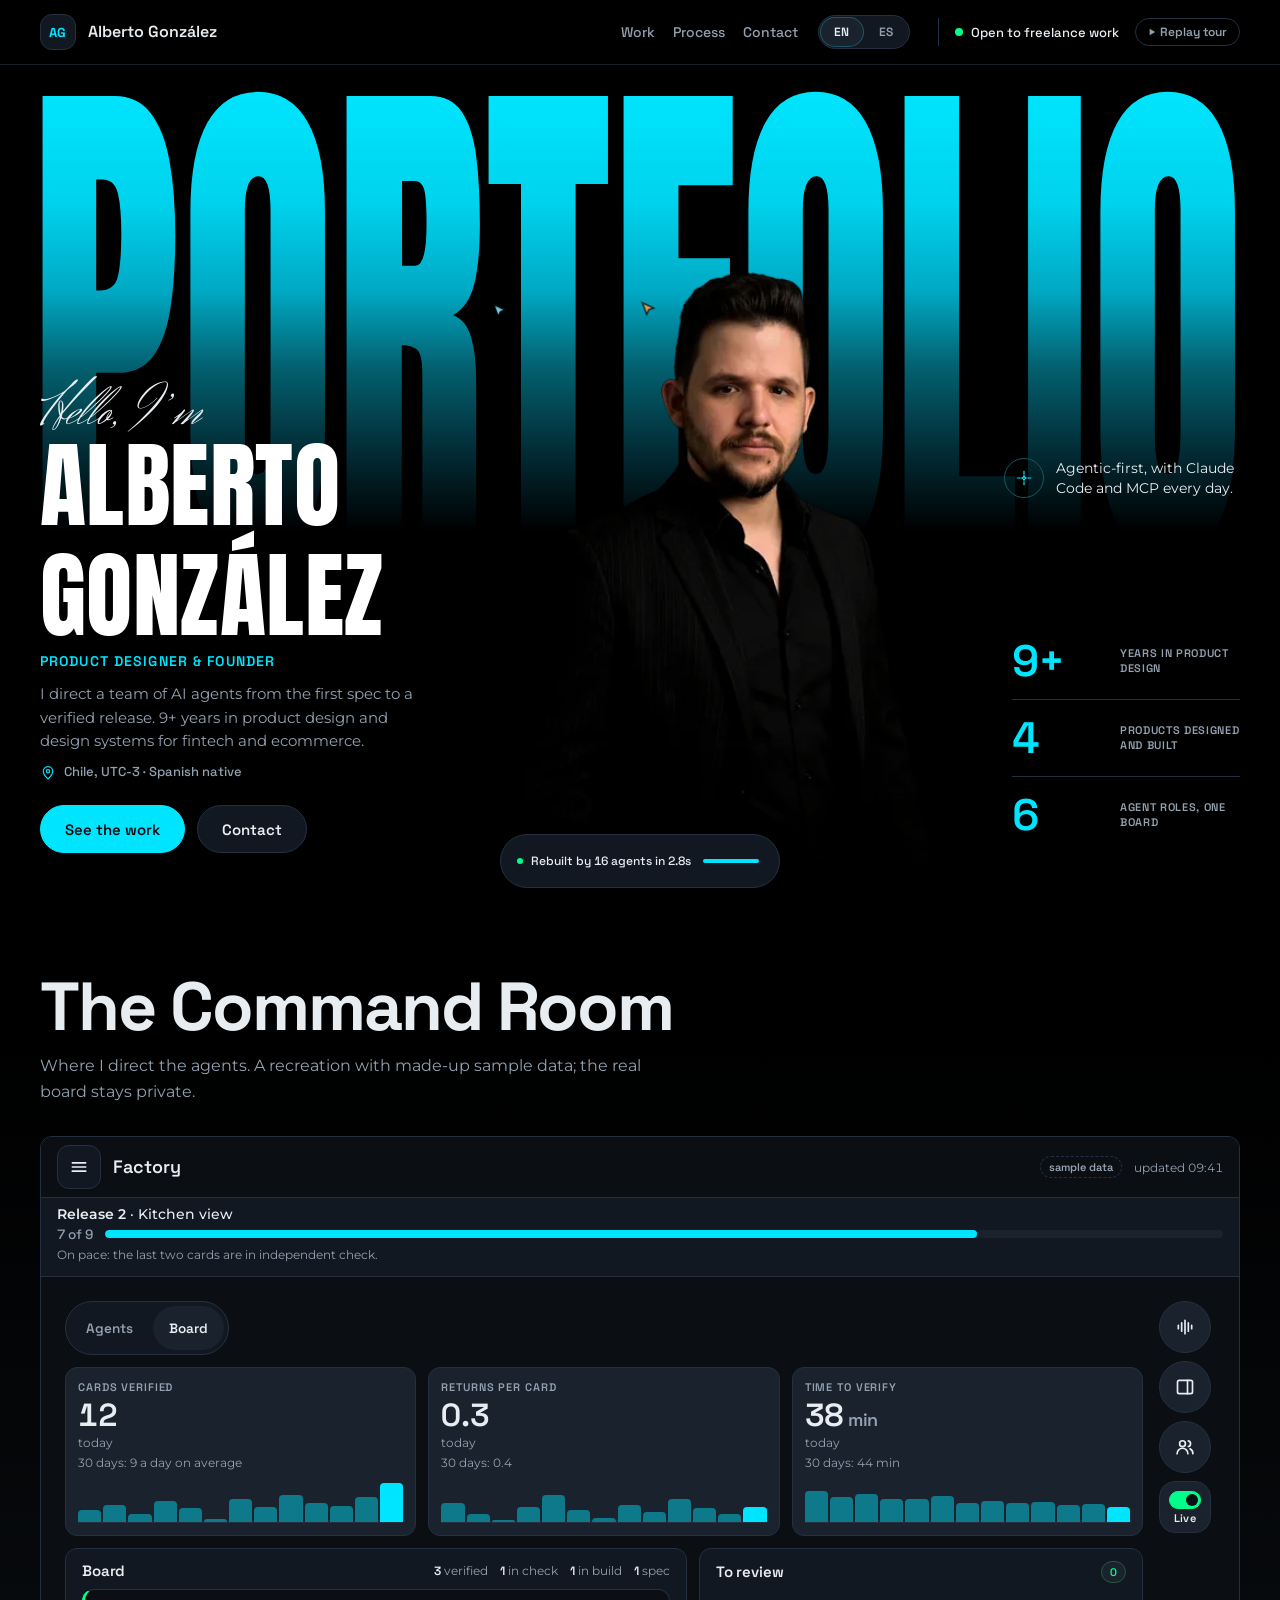
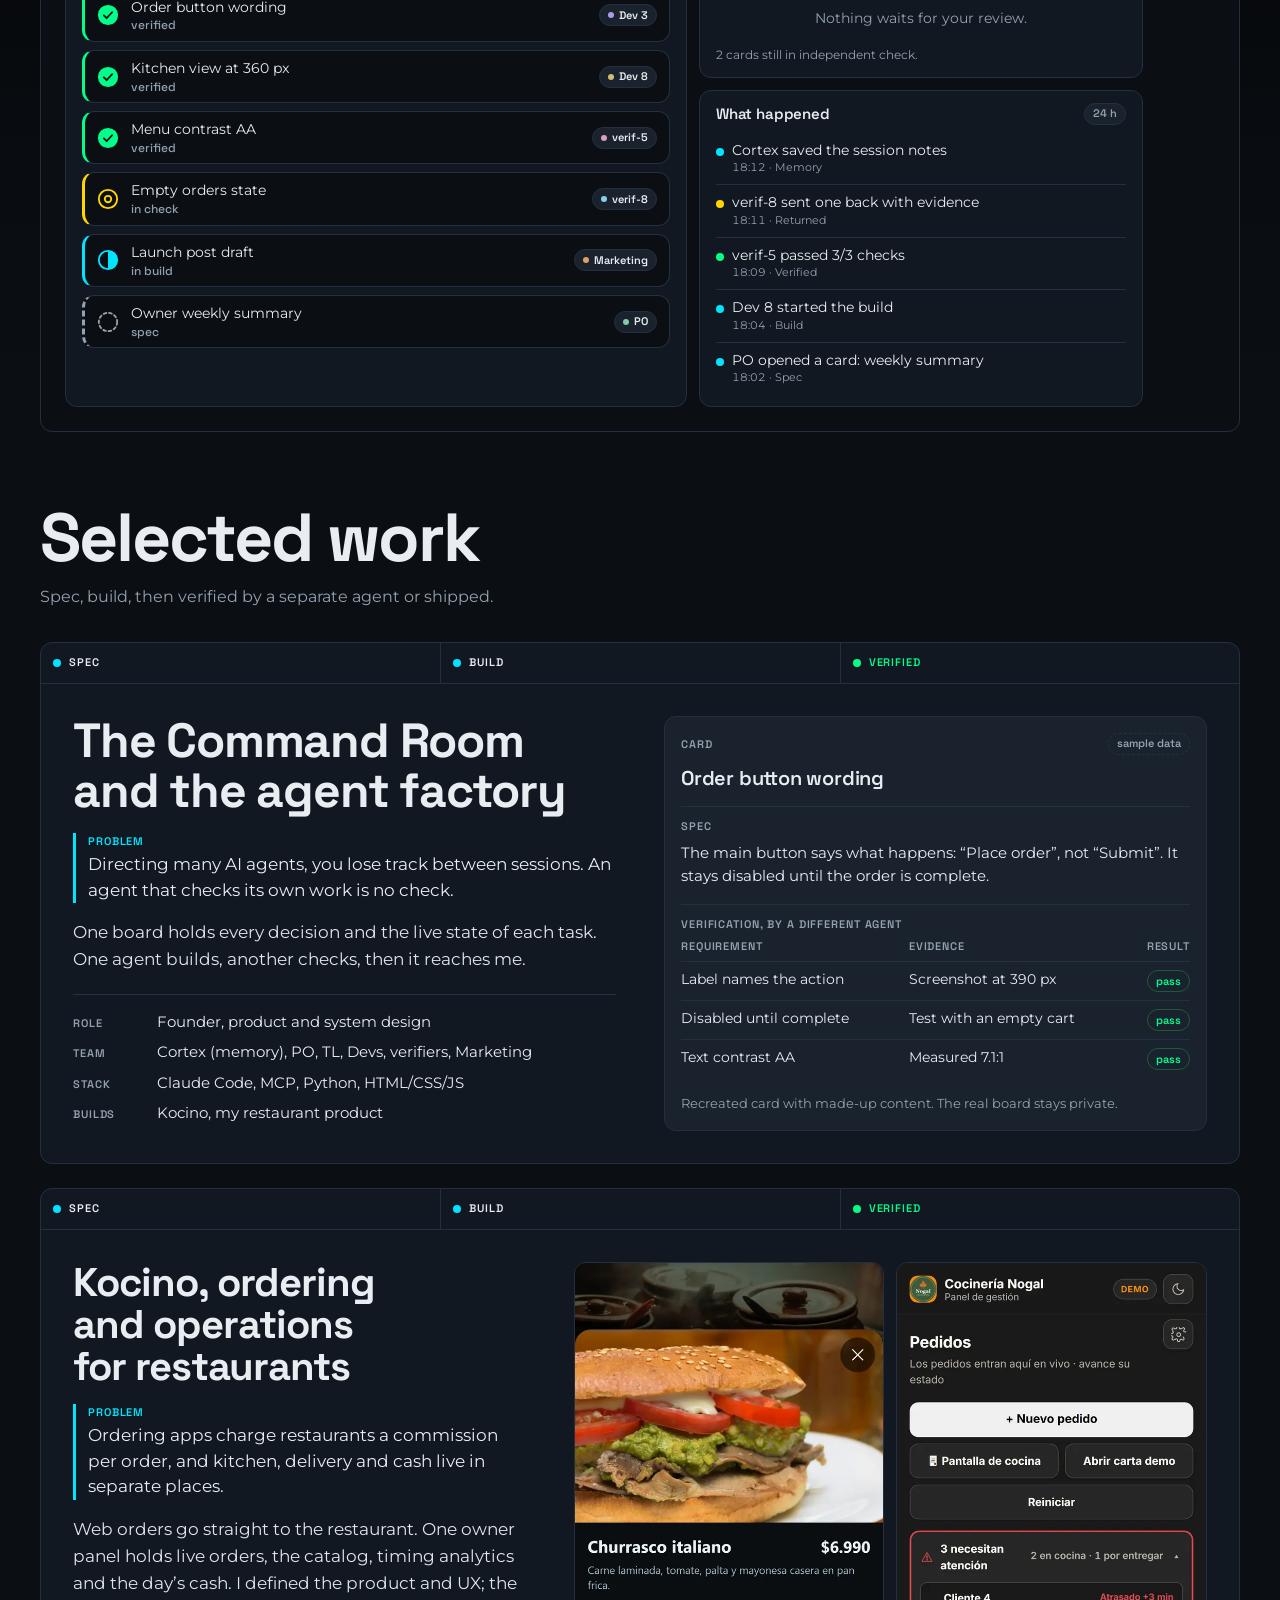
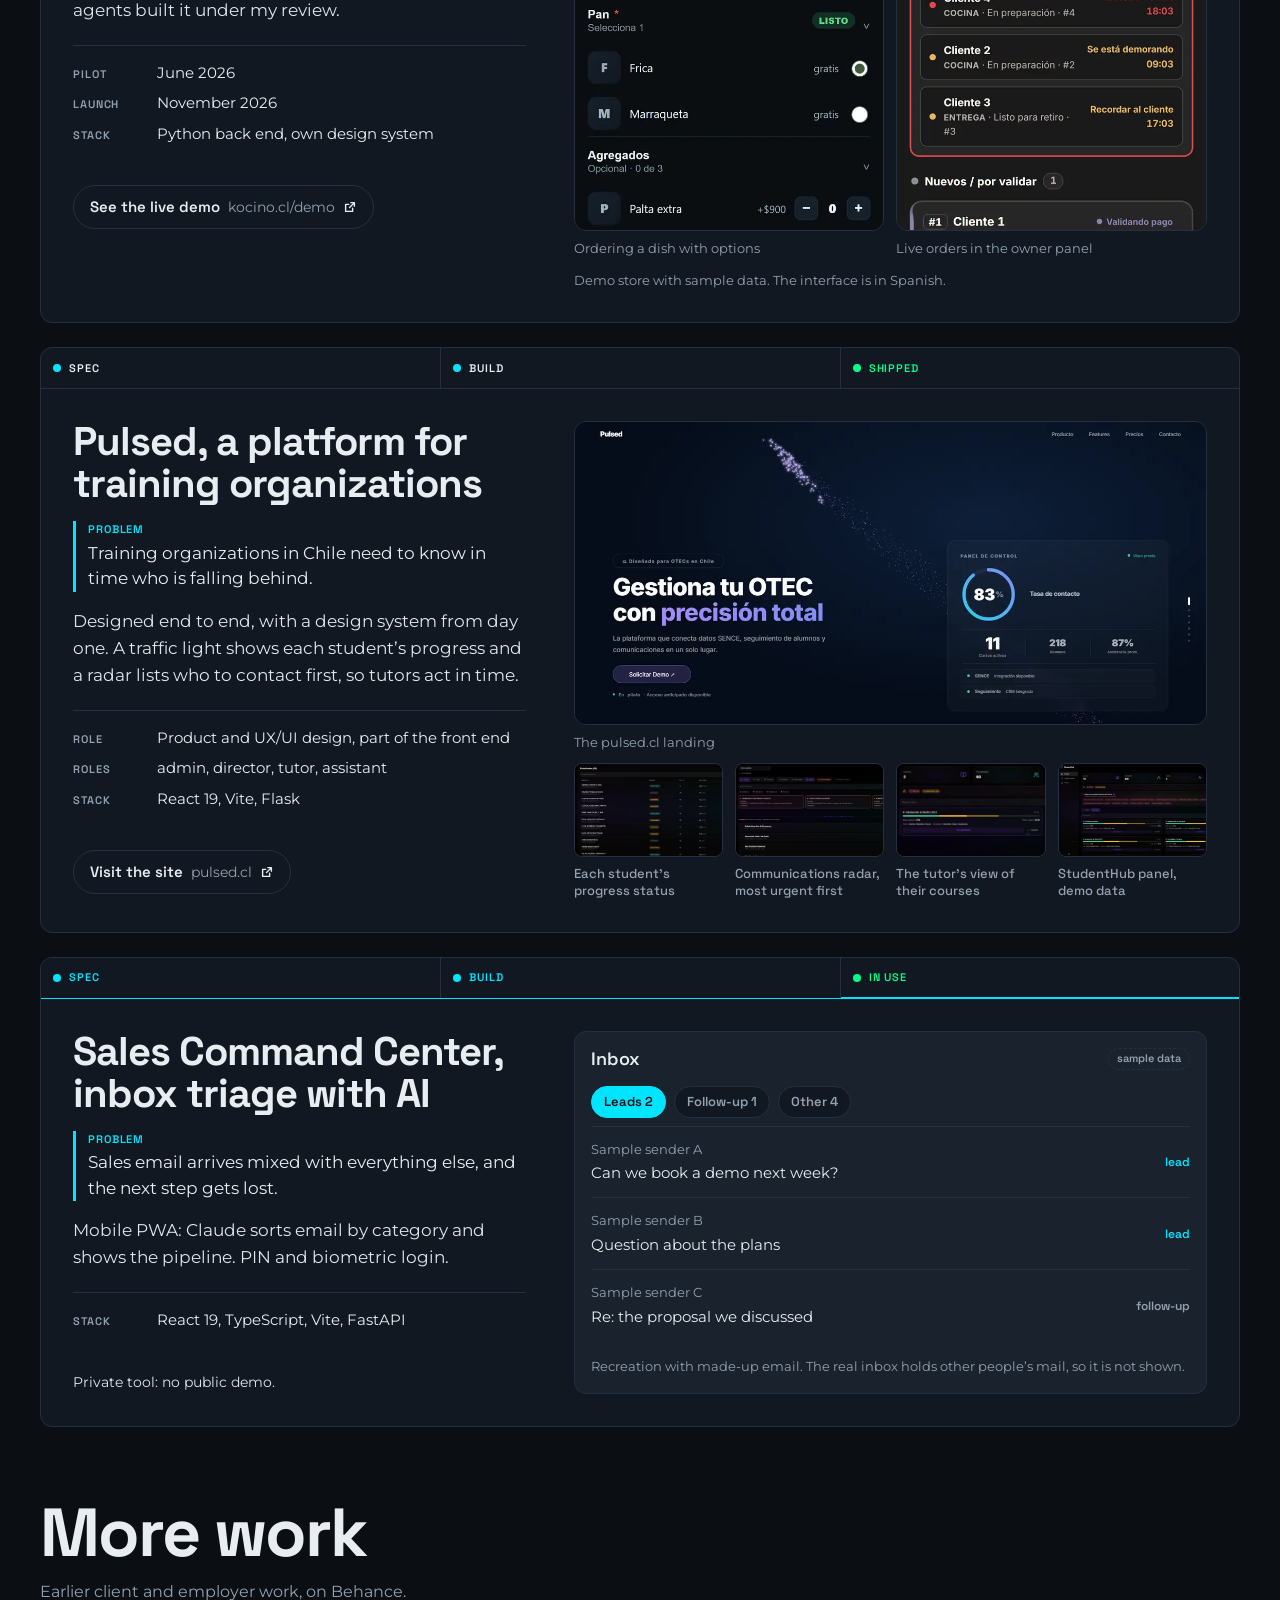
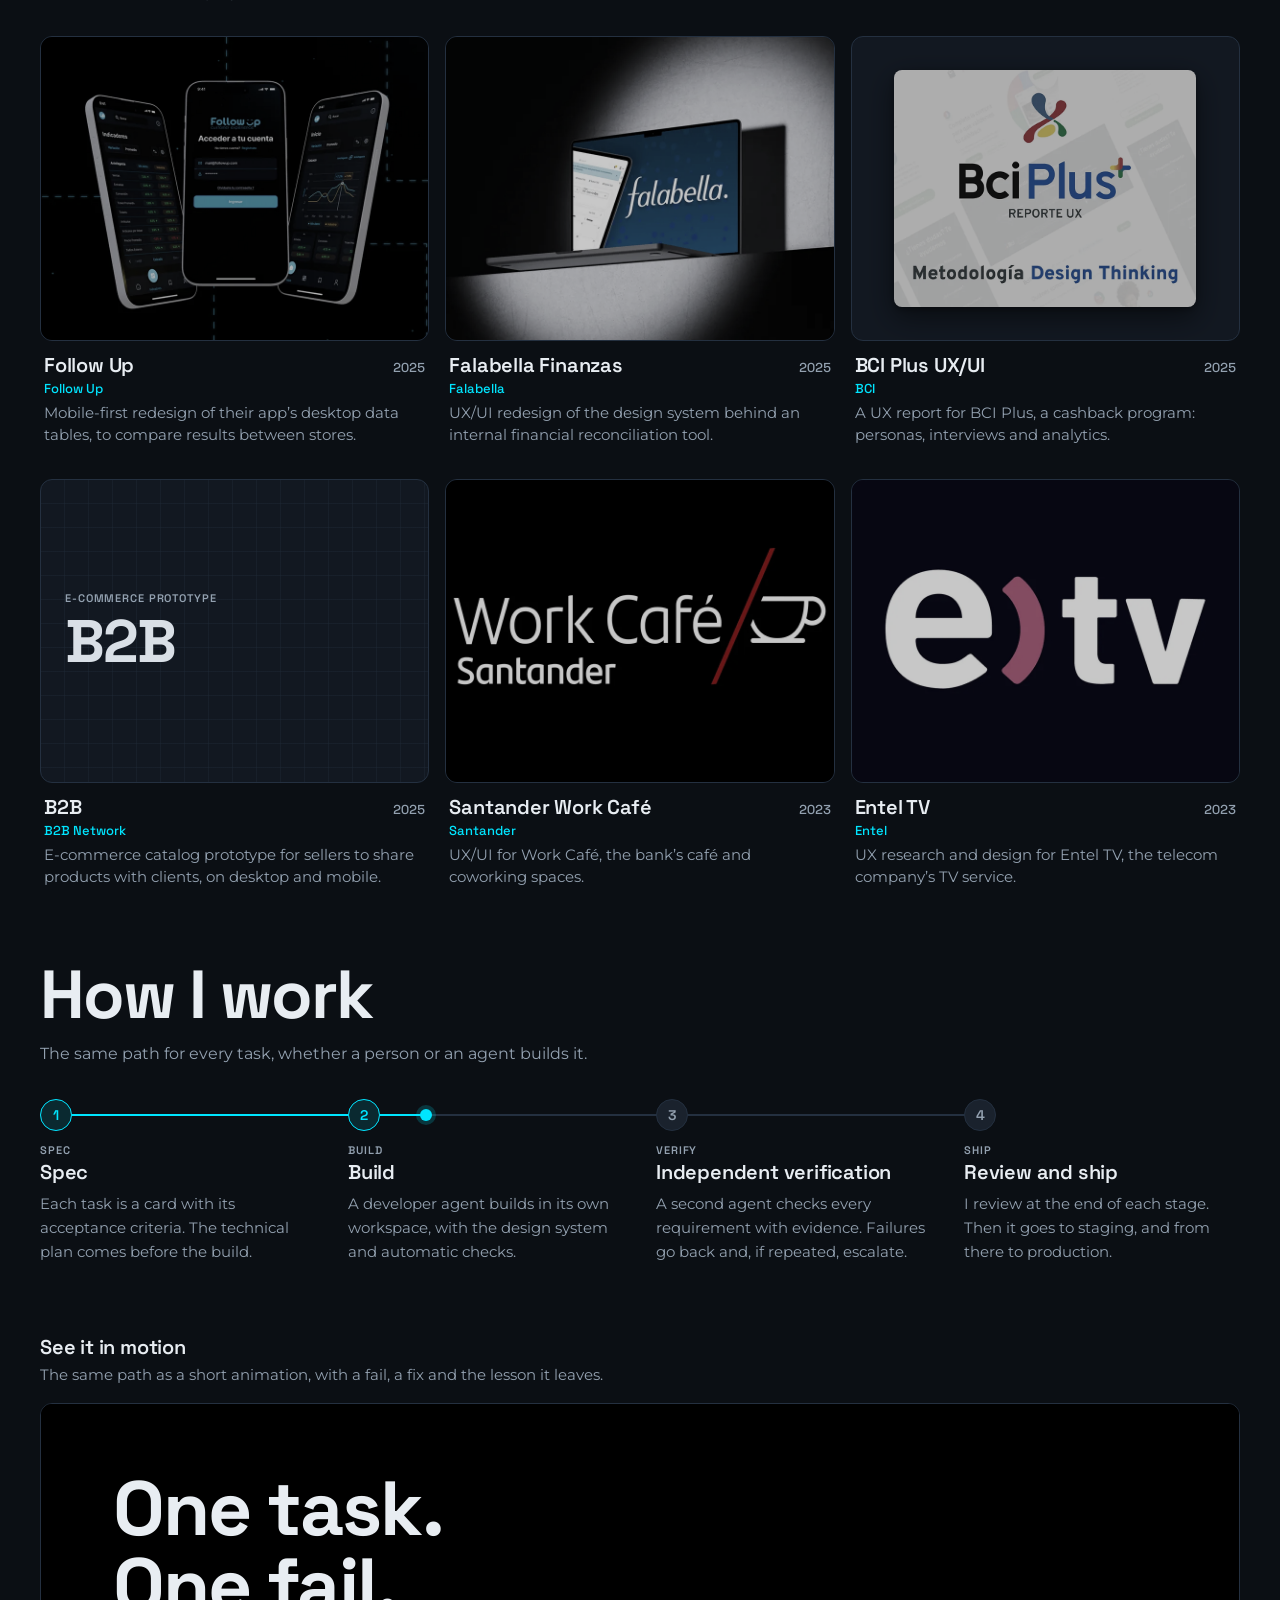
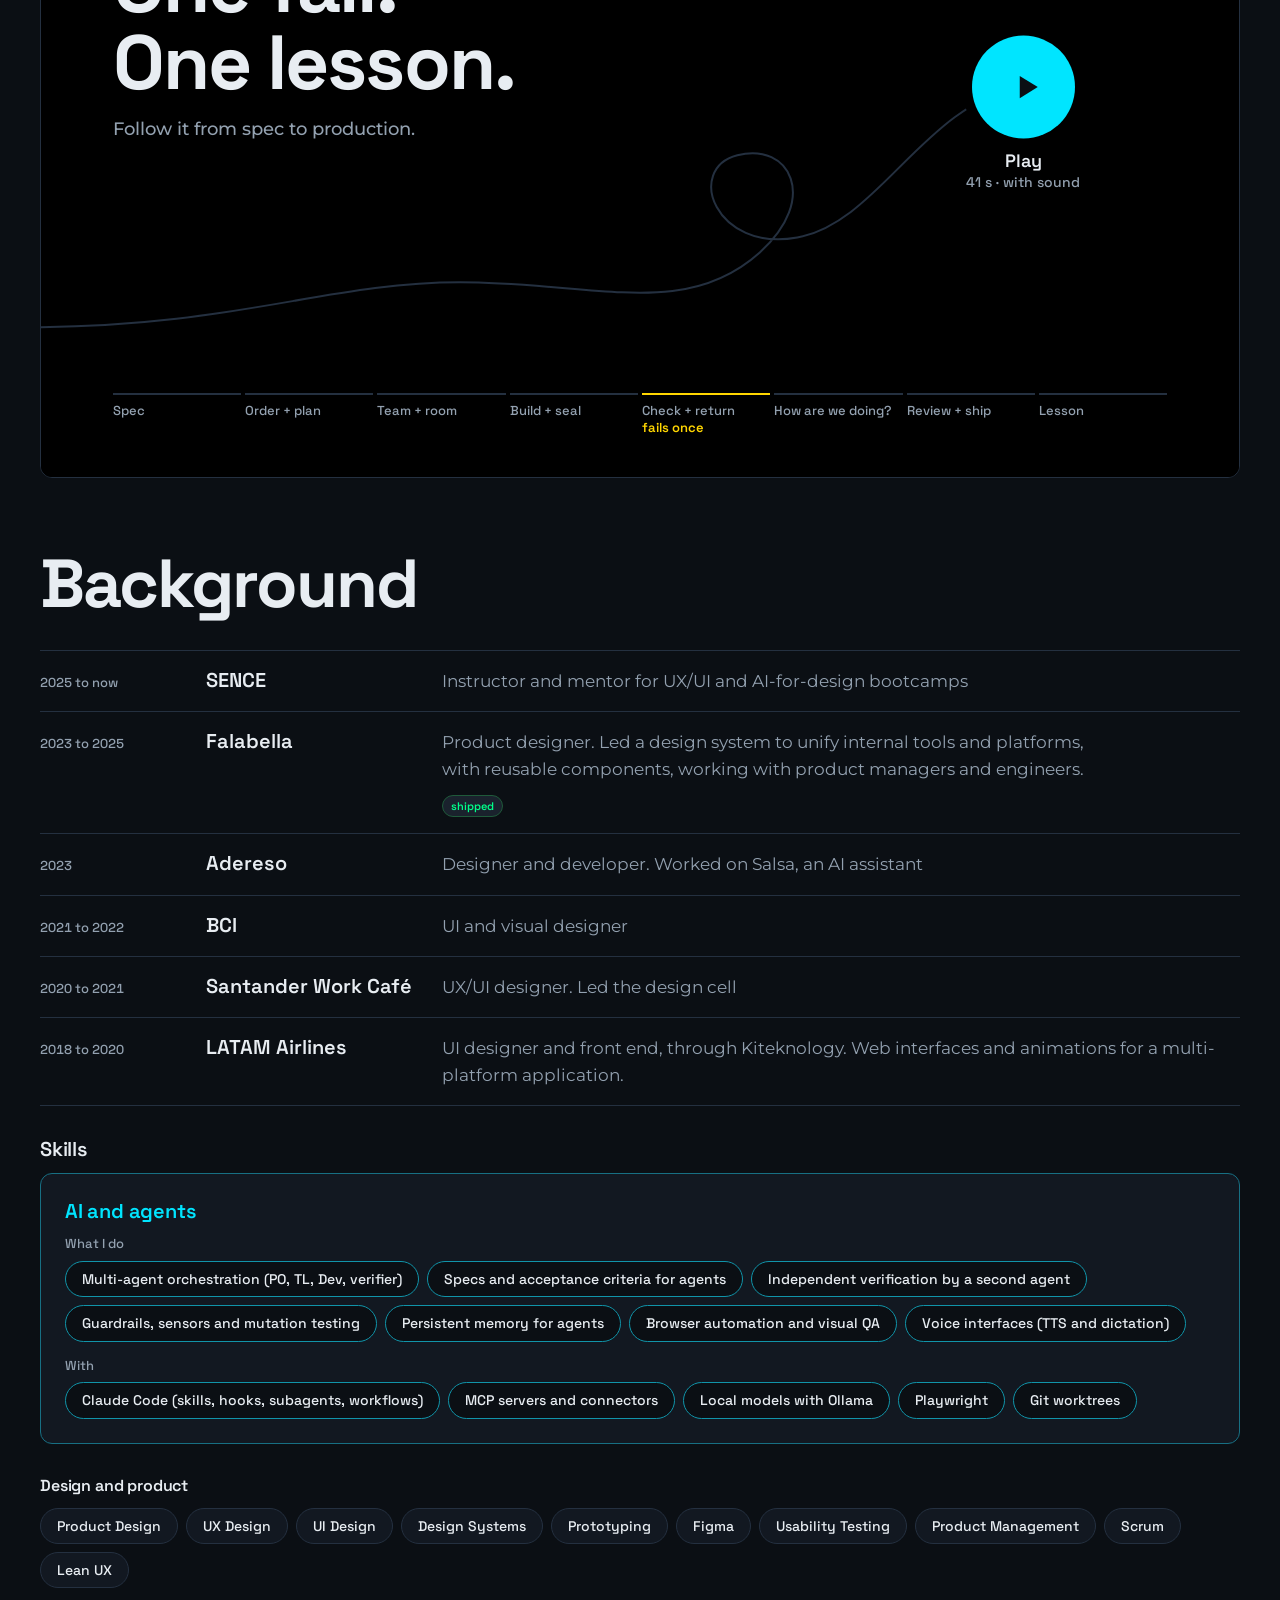
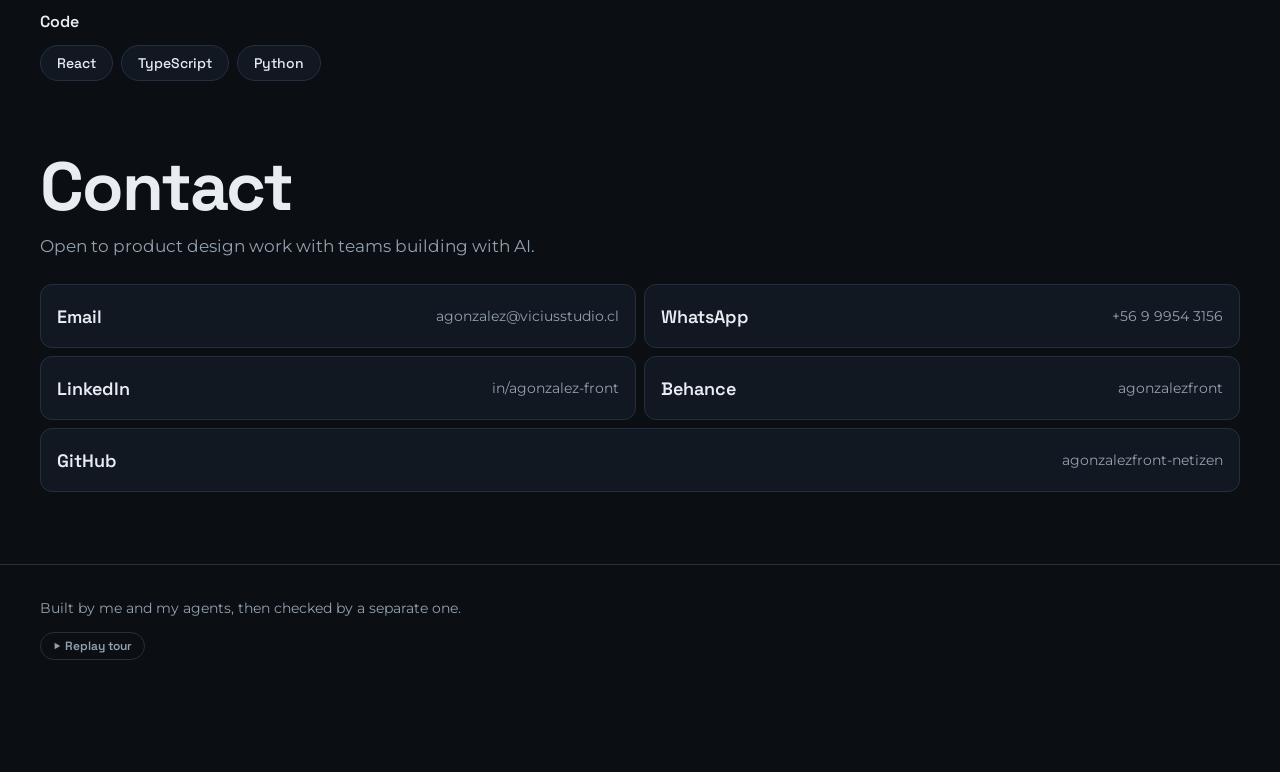
==== index.html @ 20238fa8 "Portada: coma tras agentes de IA" ====
<!doctype html>
<html lang="en">
<head>
<meta charset="utf-8">
<meta name="viewport" content="width=device-width, initial-scale=1, viewport-fit=cover">
<title>Alberto González, product designer</title>
<meta name="description" content="Product designer and founder. I direct a team of AI agents from the first spec to a verified release.">
<meta name="theme-color" content="#000000">
<link rel="icon" href="img/favicon.svg" type="image/svg+xml">
<link rel="icon" href="img/favicon-32.png" type="image/png" sizes="32x32">
<link rel="apple-touch-icon" href="img/apple-touch-icon.png">
<!-- Para compartir (en inglés, el idioma por defecto; i18n.js los traduce en pantalla por su texto, los robots leen el HTML) -->
<meta property="og:type" content="website">
<meta property="og:url" content="https://agonzalez.viciusstudio.cl/">
<meta property="og:title" content="Alberto González, product designer">
<meta property="og:description" content="Product designer and founder. I direct a team of AI agents from the first spec to a verified release.">
<meta property="og:image" content="https://agonzalez.viciusstudio.cl/img/og.png">
<meta property="og:image:width" content="1200">
<meta property="og:image:height" content="630">
<meta property="og:image:alt" content="Portrait of Alberto González">
<meta property="og:locale" content="en_US">
<meta property="og:locale:alternate" content="es_LA">
<meta name="twitter:card" content="summary_large_image">
<!-- Idiomas: el mismo HTML sirve los dos (i18n.js); /es/ es la dirección corta en español y lleva a ?lang=es -->
<link rel="alternate" hreflang="en" href="https://agonzalez.viciusstudio.cl/">
<link rel="alternate" hreflang="es" href="https://agonzalez.viciusstudio.cl/?lang=es">
<link rel="alternate" hreflang="x-default" href="https://agonzalez.viciusstudio.cl/">
<!-- Idioma (EN / ES): decide antes de pintar; el diccionario va en el mismo archivo (sin fetch: sirve por file://) -->
<script src="i18n.js?v=7b099a76"></script>
<script>
/* Decide antes de pintar si corre el enjambre: solo con JS y sin reduced-motion; corre en cada carga.
   Sin ancla, la etapa de inicio (pantalla negra) empieza ya desde el primer cuadro.
   Red de seguridad: si el script principal no llega (no marca sw-js), el contenido aparece igual a los 9 s.
   La etapa ya no entra sola: espera a que el visitante elija Tour o bajar por su cuenta (ver INICIO en swarm.js). */
(function(){var d=document.documentElement;d.classList.add('js');
/* Cargar o recargar sin ancla reinicia la experiencia: el navegador no restaura el scroll y la página empieza arriba.
   Con ancla, con atrás/adelante desde la caché (pageshow persisted, lo maneja swarm.js) o con reduced-motion, sigue como antes. */
try{if(location.hash.length<2){if('scrollRestoration' in history)history.scrollRestoration='manual';window.scrollTo(0,0);}}catch(e){}
try{var rm=window.matchMedia&&matchMedia('(prefers-reduced-motion: reduce)').matches;
if(!rm){d.classList.add('swarm');if(location.hash.length<2)d.classList.add('sw-stage');
setTimeout(function(){if(!d.classList.contains('sw-js'))d.classList.remove('swarm','sw-stage')},9000);}}catch(e){}
/* Suave solo al hacer clic en un enlace interno: la llegada por ancla en la carga salta directo */
var t=0;document.addEventListener('click',function(e){var a=e.target&&e.target.closest&&e.target.closest('a[href^="#"]');
if(!a)return;d.classList.add('smooth-nav');clearTimeout(t);t=setTimeout(function(){d.classList.remove('smooth-nav')},1500);});})();
</script>
<link rel="preconnect" href="https://fonts.googleapis.com">
<link rel="preconnect" href="https://fonts.gstatic.com" crossorigin>
<link rel="stylesheet" href="https://fonts.googleapis.com/css2?family=Anton&family=Montserrat:ital,wght@0,400;0,500;0,600;1,400&family=Herr+Von+Muellerhoff&family=Space+Grotesk:wght@500;600;700&display=swap">
<link rel="preload" as="image" href="img/alberto.webp" media="(min-width:768px)" fetchpriority="high">
<link rel="preload" as="image" href="img/alberto-700.webp" media="(max-width:767px)" fetchpriority="high">
<link rel="stylesheet" href="styles.css?v=aecae3cd">
<script src="motion.js?v=fdd49e81" defer></script>
<script src="swarm.js?v=dc86b203" defer></script>
</head>
<body>
<a class="skip-link" href="#main">Skip to content</a>
<button class="swarm-skip" type="button" aria-label="Skip the intro animation">Skip</button>

<header class="top" data-build data-by="PO">
  <div class="top__in">
    <a class="top__name" href="#top"><span class="top__mark" aria-hidden="true">AG</span>Alberto González</a>
    <nav class="top__nav" aria-label="Sections">
      <a href="#cases">Work</a>
      <a href="#how">Process</a>
      <a href="#contact">Contact</a>
    </nav>
    <span class="lang-sw" role="group" aria-label="Language" data-i18n-aria-label="lang.group">
      <button class="lang-sw__b" type="button" lang="en" data-lang-set="en" aria-label="English" aria-pressed="true" data-i18n-skip>EN</button>
      <button class="lang-sw__b" type="button" lang="es" data-lang-set="es" aria-label="Español" aria-pressed="false" data-i18n-skip>ES</button>
    </span>
    <p class="top__status"><span class="dot dot--ok" aria-hidden="true"></span>Open to freelance work<button class="tour-replay top__replay" type="button" data-tour-replay hidden><svg viewBox="0 0 10 10" aria-hidden="true"><path d="M2 1l7 4-7 4z"/></svg>Replay tour</button></p>
  </div>
</header>

<main id="main">
<!-- Hero: la palabra gigante va detrás del retrato (decorativa). data-order: orden en que la intro revela cada pieza;
     data-drawer: quién dibuja el marco cuando no es el TL. -->
<section class="hero" id="top" aria-labelledby="hero-title">
  <div class="hero__in">
    <div class="hero__stage">
      <p class="hero__word" aria-hidden="true" data-rise data-build data-by="Dev 3" data-order="1">PORTFOLIO</p>
      <figure class="hero__portrait" data-build data-by="Dev 8" data-verify="verif-5" data-order="2">
        <picture>
          <source media="(max-width:767px)" srcset="img/alberto-700.webp" width="431" height="700">
          <img src="img/alberto.webp" width="861" height="1400" alt="Portrait of Alberto González" fetchpriority="high">
        </picture>
      </figure>
    </div>

    <div class="hero__intro" data-build data-by="Dev 3" data-order="3">
      <p class="hero__hello">Hello, I’m</p>
      <h1 id="hero-title" class="hero__title"><span>Alberto</span> <span>González</span></h1>
      <p class="hero__role">Product designer &amp; founder</p>
      <p class="hero__sub">I direct a team of AI agents from the first spec to a verified release. 9+ years in product design and design systems for fintech and ecommerce.</p>
      <p class="hero__loc"><svg viewBox="0 0 24 24" aria-hidden="true"><path d="M12 21s-7-6.2-7-11.5a7 7 0 0 1 14 0C19 14.8 12 21 12 21z"/><circle cx="12" cy="9.5" r="2.5"/></svg>Chile, UTC-3 · Spanish native</p>
      <div class="hero__act">
        <a class="btn btn--primary" href="#cases">See the work</a>
        <a class="btn btn--ghost" href="#contact">Contact</a>
      </div>
    </div>

    <ul class="hero__stats" aria-label="In numbers" data-build data-by="Dev 3" data-drawer="Dev 3" data-order="4">
      <li><b>9+</b><span>Years in product design</span></li>
      <li><b>4</b><span>Products designed and built</span></li>
      <li><b>6</b><span>Agent roles, one board</span></li>
    </ul>

    <p class="hero__note" data-build data-by="Dev 8" data-drawer="Dev 8" data-order="5"><span class="hero__note-ico" aria-hidden="true"><svg viewBox="0 0 24 24"><path d="M12 3v4M12 17v4M3 12h4M17 12h4M12 9l1 2 2 1-2 1-1 2-1-2-2-1 2-1z"/></svg></span><span>Agentic-first, with Claude Code and MCP every day.</span></p>
  </div>
</section>

<div class="rest">
<section class="room-sec" id="room" aria-labelledby="room-title">
  <div class="sec-head" data-build data-by="PO">
    <h2 id="room-title">The Command Room</h2>
    <p class="sec-head__note">Where I direct the agents. A recreation with made-up sample data; the real board stays private.</p>
  </div>

  <figure class="app" aria-labelledby="room-cap">
    <div class="app__top" data-build data-by="Dev 3">
      <span class="ico-btn" aria-hidden="true"><svg viewBox="0 0 24 24"><path d="M4 7h16M4 12h16M4 17h16"/></svg></span>
      <span class="app__title">Factory</span>
      <span class="chip chip--sample">sample data</span>
      <span class="app__time">updated 09:41</span>
    </div>
    <div class="app__strip" data-build data-by="Dev 8">
      <div class="strip"><span class="strip__t"><b>Release 2</b> · Kitchen view</span><span class="strip__n">7 of 9</span><span class="bar"><i style="width:78%"></i></span></div>
      <p class="app__eta">On pace: the last two cards are in independent check.</p>
    </div>

    <div class="app__body">
      <div class="app__main">
        <div class="app__mode" data-build data-by="Dev 3">
          <div class="mode" role="group" aria-label="Board view">
            <button type="button" class="mode__b" aria-pressed="false" aria-controls="view-agents">Agents</button>
            <button type="button" class="mode__b" aria-pressed="true" aria-controls="view-board">Board</button>
          </div>
        </div>

        <ul class="kpis" aria-label="Today, sample data" data-build-items data-by="Dev 3,Dev 8,Dev 3">
          <li class="kpi">
            <span class="eyebrow">Cards verified</span>
            <b class="kpi__v">12</b>
            <span class="kpi__u">today</span>
            <span class="kpi__p">30 days: 9 a day on average</span>
            <span class="spark" aria-hidden="true"><i style="height:30%"></i><i style="height:45%"></i><i style="height:20%"></i><i style="height:55%"></i><i style="height:35%"></i><i style="height:8%"></i><i style="height:60%"></i><i style="height:40%"></i><i style="height:70%"></i><i style="height:50%"></i><i style="height:42%"></i><i style="height:64%"></i><i class="is-today" style="height:100%"></i></span>
          </li>
          <li class="kpi">
            <span class="eyebrow">Returns per card</span>
            <b class="kpi__v">0.3</b>
            <span class="kpi__u">today</span>
            <span class="kpi__p">30 days: 0.4</span>
            <span class="spark" aria-hidden="true"><i style="height:50%"></i><i style="height:20%"></i><i style="height:0%"></i><i style="height:40%"></i><i style="height:70%"></i><i style="height:30%"></i><i style="height:10%"></i><i style="height:45%"></i><i style="height:25%"></i><i style="height:60%"></i><i style="height:35%"></i><i style="height:20%"></i><i class="is-today" style="height:38%"></i></span>
          </li>
          <li class="kpi">
            <span class="eyebrow">Time to verify</span>
            <b class="kpi__v">38<small>min</small></b>
            <span class="kpi__u">today</span>
            <span class="kpi__p">30 days: 44 min</span>
            <span class="spark" aria-hidden="true"><i style="height:80%"></i><i style="height:65%"></i><i style="height:72%"></i><i style="height:58%"></i><i style="height:60%"></i><i style="height:66%"></i><i style="height:50%"></i><i style="height:55%"></i><i style="height:48%"></i><i style="height:52%"></i><i style="height:44%"></i><i style="height:46%"></i><i class="is-today" style="height:40%"></i></span>
          </li>
        </ul>

        <div class="app__grid">
          <section class="pane board" aria-labelledby="board-title" data-build data-by="Dev 8" data-verify="verif-5">
            <div class="pane__h">
              <h3 id="board-title">Board</h3>
              <ul class="board__count" aria-label="Board summary">
                <li><b>3</b> <span data-i18n="board.n.verified">verified</span></li><li><b>1</b> <span data-i18n="board.n.check">in check</span></li><li><b>1</b> <span data-i18n="board.n.build">in build</span></li><li><b>1</b> <span data-i18n="board.n.spec">spec</span></li>
              </ul>
            </div>
            <ol class="board__list" id="view-board">
              <li class="row" data-state="verified">
                <span class="st" aria-hidden="true"><svg viewBox="0 0 24 24"><circle cx="12" cy="12" r="10"/><path d="M7.5 12.5l3 3 6-6.5"/></svg></span>
                <span class="row__t">Order button wording</span>
                <span class="row__s" data-i18n="board.row.verified">verified</span><span class="who" style="--a:var(--ag-dev3)">Dev 3</span>
              </li>
              <li class="row" data-state="verified">
                <span class="st" aria-hidden="true"><svg viewBox="0 0 24 24"><circle cx="12" cy="12" r="10"/><path d="M7.5 12.5l3 3 6-6.5"/></svg></span>
                <span class="row__t">Kitchen view at 360&nbsp;px</span>
                <span class="row__s" data-i18n="board.row.verified">verified</span><span class="who" style="--a:var(--ag-dev8)">Dev 8</span>
              </li>
              <li class="row" data-state="verified">
                <span class="st" aria-hidden="true"><svg viewBox="0 0 24 24"><circle cx="12" cy="12" r="10"/><path d="M7.5 12.5l3 3 6-6.5"/></svg></span>
                <span class="row__t">Menu contrast AA</span>
                <span class="row__s" data-i18n="board.row.verified">verified</span><span class="who" style="--a:var(--ag-verif5)">verif-5</span>
              </li>
              <li class="row" data-state="check">
                <span class="st" aria-hidden="true"><svg viewBox="0 0 24 24"><circle cx="12" cy="12" r="10"/><circle cx="12" cy="12" r="3.5"/></svg></span>
                <span class="row__t">Empty orders state</span>
                <span class="row__s" data-i18n="board.row.check">in check</span><span class="who" style="--a:var(--ag-verif8)">verif-8</span>
              </li>
              <li class="row" data-state="build">
                <span class="st" aria-hidden="true"><svg viewBox="0 0 24 24"><circle cx="12" cy="12" r="10"/><path d="M12 2a10 10 0 0 1 0 20z"/></svg></span>
                <span class="row__t">Launch post draft</span>
                <span class="row__s" data-i18n="board.row.build">in build</span><span class="who" style="--a:var(--ag-mkt)">Marketing</span>
              </li>
              <li class="row" data-state="spec">
                <span class="st" aria-hidden="true"><svg viewBox="0 0 24 24"><circle cx="12" cy="12" r="10" stroke-dasharray="3 3"/></svg></span>
                <span class="row__t">Owner weekly summary</span>
                <span class="row__s" data-i18n="board.row.spec">spec</span><span class="who" style="--a:var(--ag-po)">PO</span>
              </li>
            </ol>
            <ul class="agents" id="view-agents" hidden>
              <li><span class="dot dot--ok"></span><span class="agents__n">Cortex</span><span class="agents__r">memory and coordination</span><span class="chip chip--run">working</span></li>
              <li><span class="dot dot--ok"></span><span class="agents__n">PO</span><span class="agents__r">orders the board</span><span class="chip chip--ok">free</span></li>
              <li><span class="dot dot--ok"></span><span class="agents__n">TL</span><span class="agents__r">technical plan</span><span class="chip chip--run">working</span></li>
              <li><span class="dot dot--ok"></span><span class="agents__n">Dev 3, Dev 8</span><span class="agents__r">build in their own workspace</span><span class="chip chip--run">working</span></li>
              <li><span class="dot dot--ok"></span><span class="agents__n">verif-5, verif-8</span><span class="agents__r">independent checks</span><span class="chip chip--warn">waiting</span></li>
              <li><span class="dot dot--off"></span><span class="agents__n">Marketing</span><span class="agents__r">writes</span><span class="chip">asleep</span></li>
            </ul>
          </section>

          <div class="app__side">
            <section class="pane review" aria-labelledby="review-title" data-build data-by="PO">
              <div class="pane__h"><h3 id="review-title">To review</h3><span class="chip chip--ok" aria-label="0 items">0</span></div>
              <p class="review__empty">Nothing waits for your review.</p>
              <p class="review__foot">2 cards still in independent check.</p>
            </section>
            <section class="pane happened" aria-labelledby="happened-title" data-build data-by="Cortex">
              <div class="pane__h"><h3 id="happened-title">What happened</h3><span class="chip">24 h</span></div>
              <ol class="events">
                <li><span class="dot"></span><span class="events__t">Cortex saved the session notes<small><time>18:12</time> · Memory</small></span></li>
                <li><span class="dot dot--warn"></span><span class="events__t">verif-8 sent one back with evidence<small><time>18:11</time> · Returned</small></span></li>
                <li><span class="dot dot--ok"></span><span class="events__t">verif-5 passed 3/3 checks<small><time>18:09</time> · Verified</small></span></li>
                <li><span class="dot"></span><span class="events__t">Dev 8 started the build<small><time>18:04</time> · Build</small></span></li>
                <li><span class="dot"></span><span class="events__t">PO opened a card: weekly summary<small><time>18:02</time> · Spec</small></span></li>
              </ol>
            </section>
          </div>
        </div>
      </div>

      <div class="app__rail" data-build data-by="Dev 3" aria-hidden="true">
        <span class="rb"><svg viewBox="0 0 24 24"><path d="M4 10v4M8 7v10M12 4v16M16 7v10M20 10v4"/></svg></span>
        <span class="rb"><svg viewBox="0 0 24 24"><rect x="3" y="4" width="18" height="16" rx="2"/><path d="M15 4v16"/></svg></span>
        <span class="rb"><svg viewBox="0 0 24 24"><circle cx="9" cy="8" r="3.5"/><path d="M2.5 20a6.5 6.5 0 0 1 13 0M16 4.6a3.5 3.5 0 0 1 0 6.8M18 14.2a6.5 6.5 0 0 1 3.5 5.8"/></svg></span>
        <span class="rb rb--live"><span class="switch is-on"><i></i></span>Live</span>
      </div>
    </div>
    <figcaption id="room-cap" class="sr-only">A recreation of my Command Room with made-up sample data: release progress, today’s numbers, the board with each task, its state and the agent working on it, what is waiting for my review and what happened recently.</figcaption>
  </figure>
</section>

<section class="cases" id="cases" aria-labelledby="cases-title">
  <div class="sec-head" data-build data-by="PO">
    <h2 id="cases-title">Selected work</h2>
    <p class="sec-head__note">Spec, build, then verified by a separate agent or shipped.</p>
  </div>

  <!-- Caso principal -->
  <article class="card card--main" aria-labelledby="c1">
    <ol class="rail" aria-label="Card states">
      <li data-i18n="rail.spec">Spec</li><li data-i18n="rail.build">Build</li><li data-i18n="rail.verified">Verified</li>
    </ol>
    <div class="card__body">
      <div class="card__text" data-build-items data-by="PO">
        <h3 id="c1">The Command Room and the agent factory</h3>
        <p class="problem"><span class="k">Problem</span>Directing many AI agents, you lose track between sessions. An agent that checks its own work is no check.</p>
        <p>One board holds every decision and the live state of each task. One agent builds, another checks, then it reaches me.</p>
        <dl class="meta">
          <div><dt>role</dt><dd>Founder, product and system design</dd></div>
          <div><dt>team</dt><dd>Cortex (memory), PO, TL, Devs, verifiers, Marketing</dd></div>
          <div><dt>stack</dt><dd>Claude Code, MCP, Python, HTML/CSS/JS</dd></div>
          <div><dt>builds</dt><dd>Kocino, my restaurant product</dd></div>
        </dl>
      </div>
      <figure class="ticket" aria-labelledby="ticket-cap" data-build data-by="Dev 3" data-verify="verif-5">
        <div class="ticket__head">
          <span class="eyebrow">card</span>
          <span class="chip chip--sample">sample data</span>
        </div>
        <h4 class="ticket__title">Order button wording</h4>
        <div class="ticket__block">
          <p class="eyebrow ticket__k">spec</p>
          <p>The main button says what happens: “Place order”, not “Submit”. It stays disabled until the order is complete.</p>
        </div>
        <div class="ticket__block">
          <p class="eyebrow ticket__k">verification, by a different agent</p>
          <table class="matrix">
            <thead><tr><th scope="col">Requirement</th><th scope="col">Evidence</th><th scope="col">Result</th></tr></thead>
            <tbody>
              <tr><td>Label names the action</td><td>Screenshot at 390&nbsp;px</td><td><span class="chip chip--ok">pass</span></td></tr>
              <tr><td>Disabled until complete</td><td>Test with an empty cart</td><td><span class="chip chip--ok">pass</span></td></tr>
              <tr><td>Text contrast AA</td><td>Measured 7.1:1</td><td><span class="chip chip--ok">pass</span></td></tr>
            </tbody>
          </table>
        </div>
        <figcaption id="ticket-cap" class="ticket__cap">Recreated card with made-up content. The real board stays private.</figcaption>
      </figure>
    </div>
  </article>

  <article class="card" aria-labelledby="c2">
    <ol class="rail" aria-label="Card states"><li data-i18n="rail.spec">Spec</li><li data-i18n="rail.build">Build</li><li data-i18n="rail.verified">Verified</li></ol>
    <div class="card__body">
      <div class="card__text" data-build-items data-by="PO">
        <h3 id="c2">Kocino, ordering and operations for restaurants</h3>
        <p class="problem"><span class="k">Problem</span>Ordering apps charge restaurants a commission per order, and kitchen, delivery and cash live in separate places.</p>
        <p>Web orders go straight to the restaurant. One owner panel holds live orders, the catalog, timing analytics and the day’s cash. I defined the product and UX; the agents built it under my review.</p>
        <dl class="meta">
          <div><dt>pilot</dt><dd>June 2026</dd></div>
          <div><dt>launch</dt><dd>November 2026</dd></div>
          <div><dt>stack</dt><dd>Python back end, own design system</dd></div>
        </dl>
        <p class="case-act"><a class="btn btn--ghost case-act__b" href="https://kocino.cl/demo" target="_blank" rel="noopener"><span>See the live demo</span><span class="case-act__url">kocino.cl/demo</span><svg class="case-act__ico" viewBox="0 0 16 16" aria-hidden="true" focusable="false"><path d="M9 3h4v4M13 3L7.5 8.5M11 9.5V13H3V5h3.5"/></svg><span class="sr-only"> (opens in a new tab)</span></a></p>
      </div>
      <div class="shots shots--pair" data-build data-by="Dev 8" data-verify="verif-8">
        <figure class="phone">
          <img src="img/kocino-order-options.webp" width="600" height="1298" loading="lazy" alt="Kocino menu: a sandwich with a required bread choice marked done, optional extras with counters and an Add button with the price.">
          <figcaption>Ordering a dish with options</figcaption>
        </figure>
        <figure class="phone">
          <img src="img/kocino-live-orders.webp" width="600" height="1298" loading="lazy" alt="Kocino owner panel: live orders, three flagged as needing attention, with kitchen and pickup states and times.">
          <figcaption>Live orders in the owner panel</figcaption>
        </figure>
        <p class="shots__note">Demo store with sample data. The interface is in Spanish.</p>
      </div>
    </div>
  </article>

  <article class="card" aria-labelledby="c3">
    <ol class="rail" aria-label="Card states"><li data-i18n="rail.spec">Spec</li><li data-i18n="rail.build">Build</li><li data-i18n="rail.shipped">Shipped</li></ol>
    <div class="card__body">
      <div class="card__text" data-build-items data-by="PO">
        <h3 id="c3">Pulsed, a platform for training organizations</h3>
        <p class="problem"><span class="k">Problem</span>Training organizations in Chile need to know in time who is falling behind.</p>
        <p>Designed end to end, with a design system from day one. A traffic light shows each student’s progress and a radar lists who to contact first, so tutors act in time.</p>
        <dl class="meta">
          <div><dt>role</dt><dd>Product and UX/UI design, part of the front end</dd></div>
          <div><dt>roles</dt><dd>admin, director, tutor, assistant</dd></div>
          <div><dt>stack</dt><dd>React 19, Vite, Flask</dd></div>
        </dl>
        <p class="case-act"><a class="btn btn--ghost case-act__b" href="https://pulsed.cl" target="_blank" rel="noopener"><span>Visit the site</span><span class="case-act__url">pulsed.cl</span><svg class="case-act__ico" viewBox="0 0 16 16" aria-hidden="true" focusable="false"><path d="M9 3h4v4M13 3L7.5 8.5M11 9.5V13H3V5h3.5"/></svg><span class="sr-only"> (opens in a new tab)</span></a></p>
      </div>
      <div class="shots shots--platform" data-build data-by="Dev 3" data-verify="verif-5">
        <figure class="browser browser--wide">
          <img src="img/pulsed-landing.webp" width="1200" height="750" loading="lazy" alt="Pulsed landing page: a headline about managing a training organization with precision, next to a control panel preview.">
          <figcaption>The pulsed.cl landing</figcaption>
        </figure>
        <ul class="thumbs" role="list" aria-label="More Pulsed screens" tabindex="0">
          <li><figure>
            <img src="img/pulsed-platform-students.webp" width="900" height="562" loading="lazy" alt="Student list where each student carries a progress status: good progress, little progress, insufficient or no progress.">
            <figcaption>Each student’s progress status</figcaption>
          </figure></li>
          <li><figure>
            <img src="img/pulsed-platform-radar.webp" width="900" height="562" loading="lazy" alt="Communications radar: escalated students first, then courses ordered by how many students need contact.">
            <figcaption>Communications radar, most urgent first</figcaption>
          </figure></li>
          <li><figure>
            <img src="img/pulsed-platform-tutor.webp" width="700" height="437" loading="lazy" alt="Tutor view: only the tutor’s own courses, with alerts and each course’s progress bar.">
            <figcaption>The tutor’s view of their courses</figcaption>
          </figure></li>
          <li><figure>
            <img src="img/pulsed-platform-gestion.webp" width="1400" height="671" loading="lazy" alt="Pulsed platform, director’s management view: totals for courses, students and tutors, alerts, students that need the director’s attention, and a card per course with its progress bar.">
            <figcaption>StudentHub panel, demo data</figcaption>
          </figure></li>
        </ul>
      </div>
    </div>
  </article>

  <article class="card" aria-labelledby="c4">
    <ol class="rail" aria-label="Card states"><li data-i18n="rail.spec">Spec</li><li data-i18n="rail.build">Build</li><li data-i18n="rail.inuse">In use</li></ol>
    <div class="card__body">
      <div class="card__text" data-build-items data-by="PO">
        <h3 id="c4">Sales Command Center, inbox triage with AI</h3>
        <p class="problem"><span class="k">Problem</span>Sales email arrives mixed with everything else, and the next step gets lost.</p>
        <p>Mobile PWA: Claude sorts email by category and shows the pipeline. PIN and biometric login.</p>
        <dl class="meta">
          <div><dt>stack</dt><dd>React 19, TypeScript, Vite, FastAPI</dd></div>
        </dl>
        <p class="case-act case-act--none">Private tool: no public demo.</p>
      </div>
      <figure class="inbox" aria-labelledby="inbox-cap" data-build data-by="Dev 8" data-verify="verif-8">
        <div class="inbox__head"><span>Inbox</span><span class="chip chip--sample">sample data</span></div>
        <ul class="inbox__cats" aria-label="Categories">
          <li class="is-on">Leads 2</li><li>Follow-up 1</li><li>Other 4</li>
        </ul>
        <ul class="inbox__list">
          <li><span class="from">Sample sender A</span><span class="subj">Can we book a demo next week?</span><span class="cat">lead</span></li>
          <li><span class="from">Sample sender B</span><span class="subj">Question about the plans</span><span class="cat">lead</span></li>
          <li><span class="from">Sample sender C</span><span class="subj">Re: the proposal we discussed</span><span class="cat cat--f">follow-up</span></li>
        </ul>
        <figcaption id="inbox-cap" class="ticket__cap">Recreation with made-up email. The real inbox holds other people’s mail, so it is not shown.</figcaption>
      </figure>
    </div>
  </article>

</section>

<!-- Más trabajo: proyectos publicados en Behance. Portadas dentro de un marco uniforme; la de fondo blanco (BCI Plus)
     va como lámina apoyada sobre la superficie; B2B, cuya portada es solo texto, es una tarjeta tipográfica. -->
<section class="more" id="more" aria-labelledby="more-title">
  <div class="sec-head" data-build data-by="PO">
    <h2 id="more-title">More work</h2>
    <p class="sec-head__note">Earlier client and employer work, on Behance.</p>
  </div>
  <ul class="works" data-build-items data-by="Dev 3,Dev 8,Dev 3">
    <li><a class="work" href="https://www.behance.net/gallery/233340257/Follow-Up" target="_blank" rel="noopener">
      <span class="work__cover"><img src="img/behance/follow-up.webp" width="808" height="632" loading="lazy" alt="Follow Up cover: three phones in dark mode showing sign-in, indicator tables and a sales chart."></span>
      <div class="work__body">
        <div class="work__row"><h3 class="work__t">Follow Up</h3><span class="work__y">2025</span></div>
        <span class="work__co">Follow Up</span>
        <span class="work__d">Mobile-first redesign of their app’s desktop data tables, to compare results between stores.</span>
      </div>
    </a></li>
    <li><a class="work" href="https://www.behance.net/gallery/216353169/Falabella-Finanzas" target="_blank" rel="noopener">
      <span class="work__cover"><img src="img/behance/falabella-finanzas.webp" width="808" height="632" loading="lazy" alt="Falabella Finanzas cover: a laptop showing the Falabella logo on a dark concrete background, next to a fragment of a tablet interface."></span>
      <div class="work__body">
        <div class="work__row"><h3 class="work__t">Falabella Finanzas</h3><span class="work__y">2025</span></div>
        <span class="work__co">Falabella</span>
        <span class="work__d">UX/UI redesign of the design system behind an internal financial reconciliation tool.</span>
      </div>
    </a></li>
    <li><a class="work" href="https://www.behance.net/gallery/217671569/BCI-Plus-UXUI" target="_blank" rel="noopener">
      <span class="work__cover work__cover--sheet"><img src="img/behance/bci-plus-uxui.webp" width="808" height="632" loading="lazy" alt="BCI Plus UX report cover: the BCI Plus logo and the words Design Thinking methodology on a white background."></span>
      <div class="work__body">
        <div class="work__row"><h3 class="work__t">BCI Plus UX/UI</h3><span class="work__y">2025</span></div>
        <span class="work__co">BCI</span>
        <span class="work__d">A UX report for BCI Plus, a cashback program: personas, interviews and analytics.</span>
      </div>
    </a></li>
    <li><a class="work" href="https://www.behance.net/gallery/233344127/B2B" target="_blank" rel="noopener">
      <span class="work__cover work__cover--type" aria-hidden="true"><span class="work__cat">E-commerce prototype</span><span class="work__big">B2B</span></span>
      <div class="work__body">
        <div class="work__row"><h3 class="work__t">B2B</h3><span class="work__y">2025</span></div>
        <span class="work__co">B2B Network</span>
        <span class="work__d">E-commerce catalog prototype for sellers to share products with clients, on desktop and mobile.</span>
      </div>
    </a></li>
    <li><a class="work" href="https://www.behance.net/gallery/180637937/Santander-Work-Caf" target="_blank" rel="noopener">
      <span class="work__cover"><img src="img/behance/santander-work-cafe.webp" width="808" height="632" loading="lazy" alt="Santander Work Café cover: the Work Café Santander logo in white and red on black."></span>
      <div class="work__body">
        <div class="work__row"><h3 class="work__t">Santander Work Café</h3><span class="work__y">2023</span></div>
        <span class="work__co">Santander</span>
        <span class="work__d">UX/UI for Work Café, the bank’s café and coworking spaces.</span>
      </div>
    </a></li>
    <li><a class="work" href="https://www.behance.net/gallery/168704425/Entel-TV" target="_blank" rel="noopener">
      <span class="work__cover"><img src="img/behance/entel-tv.webp" width="808" height="632" loading="lazy" alt="Entel TV cover: the Entel TV logo on dark blue."></span>
      <div class="work__body">
        <div class="work__row"><h3 class="work__t">Entel TV</h3><span class="work__y">2023</span></div>
        <span class="work__co">Entel</span>
        <span class="work__d">UX research and design for Entel TV, the telecom company’s TV service.</span>
      </div>
    </a></li>
  </ul>
</section>

<section class="how" id="how" aria-labelledby="how-title">
  <div class="sec-head" data-build data-by="PO">
    <h2 id="how-title">How I work</h2>
    <p class="sec-head__note">The same path for every task, whether a person or an agent builds it.</p>
  </div>
  <div class="flow">
  <ol class="steps" data-build-items data-by="Dev 3,Dev 8">
    <li class="step">
      <span class="step__n">1<b aria-hidden="true">1</b></span>
      <span class="step__seg" aria-hidden="true"><i></i></span>
      <span class="step__lb" data-i18n="how.lb1" aria-hidden="true">Spec</span>
      <h3 data-i18n="how.h1">Spec</h3>
      <p>Each task is a card with its acceptance criteria. The technical plan comes before the build.</p>
    </li>
    <li class="step">
      <span class="step__n">2<b aria-hidden="true">2</b></span>
      <span class="step__seg" aria-hidden="true"><i></i></span>
      <span class="step__lb" data-i18n="how.lb2" aria-hidden="true">Build</span>
      <h3 data-i18n="how.h2">Build</h3>
      <p>A developer agent builds in its own workspace, with the design system and automatic checks.</p>
    </li>
    <li class="step">
      <span class="step__n">3<b aria-hidden="true">3</b></span>
      <span class="step__seg" aria-hidden="true"><i></i></span>
      <span class="step__lb" data-i18n="how.lb3" aria-hidden="true">Verify</span>
      <h3 data-i18n="how.h3">Independent verification</h3>
      <p>A second agent checks every requirement with evidence. Failures go back and, if repeated, escalate.</p>
    </li>
    <li class="step">
      <span class="step__n">4<b aria-hidden="true">4</b></span>
      <span class="step__lb" data-i18n="how.lb4" aria-hidden="true">Ship</span>
      <h3 data-i18n="how.h4">Review and ship</h3>
      <p>I review at the end of each stage. Then it goes to staging, and from there to production.</p>
    </li>
  </ol>
  </div>
  <!-- En el Tour «See it in motion» se arma por piezas (pedido del dueño, 14-11): primero el encabezado (PO) y luego el póster en
       cuatro unidades encadenadas por data-order dentro de data-seq: titular (Marketing lo escribe) → trazo (Dev 3; se dibuja) →
       tira de las 8 escenas (fila) → play (Dev 8, con verificador). Sin Tour todo aparece entero, como siempre. -->
  <figure class="fab" id="fabrica" data-seq aria-labelledby="fab-t">
    <figcaption class="fab__head" data-build data-by="PO">
      <h3 class="fab__t" id="fab-t">See it in motion</h3>
      <p class="fab__note">The same path as a short animation, with a fail, a fix and the lesson it leaves.</p>
    </figcaption>
    <div class="player" id="seq-box" lang="en">
      <div class="stage fab__stage" id="seq">
        <!-- Póster C «Titular» (elegido por el dueño el 14-11, ver _revision/poster-propuestas/): titular de tres golpes,
             trazo de fondo que termina en el play y tira de las 8 escenas con el único fallo en ámbar. Decorativo (aria-hidden);
             el único enganche es el <button id="fab-go">, igual que antes. -->
        <div class="poster pc" aria-hidden="true">
          <svg class="pc__trace" viewBox="0 360 1312 360" preserveAspectRatio="none" focusable="false" data-build data-by="Dev 3" data-order="2" data-draw data-behind=".pc__title">
            <path pathLength="1" d="M-20 700 C 260 700 380 640 560 640 S 860 690 960 600 C 1040 528 1000 452 930 470 C 860 488 900 600 1010 580 C 1120 560 1180 400 1312 378" fill="none" vector-effect="non-scaling-stroke"/>
          </svg>
          <div class="pc__title" data-build data-by="Marketing" data-order="1">
            <p class="pc__h"><span>One task.</span> <span>One fail.</span> <span>One lesson.</span></p>
            <p class="pc__sub">Follow it from spec to production.</p>
          </div>
          <ol class="pc__strip" data-build-items data-by="Dev 3,Dev 8" data-order="3">
            <li><span data-i18n="pc.spec">Spec</span></li><li><span>Order + plan</span></li><li><span>Team + room</span></li><li><span>Build + seal</span></li>
            <li class="is-fail"><span>Check + return</span><em>fails once</em></li><li><span>How are we doing?</span></li><li><span>Review + ship</span></li><li><span>Lesson</span></li>
          </ol>
        </div>
        <button class="fab__go" type="button" id="fab-go" aria-describedby="fab-meta" data-build data-by="Dev 8" data-verify="verif-8" data-order="4"><span class="fab__disc"><svg viewBox="0 0 24 24" aria-hidden="true"><path d="M8 5.5v13l10.5-6.5z"/></svg></span><span class="fab__txt"><span class="fab__lbl">Play</span><span class="fab__meta" id="fab-meta">41 s · with sound</span></span></button>
      </div>
      <p class="fab__rm" id="fab-rm">Reduced motion is on, so this is a still view. Press play if you want to watch it anyway.</p>
    </div>
  </figure>
</section>

<section class="bg" id="background" aria-labelledby="bg-title">
  <div class="sec-head" data-build data-by="PO">
    <h2 id="bg-title">Background</h2>
  </div>
  <ol class="timeline" data-build-items data-by="Marketing">
    <li><span class="when">2025 to now</span><span class="org">SENCE</span><span class="what">Instructor and mentor for UX/UI and AI-for-design bootcamps</span></li>
    <li class="timeline__feat"><span class="when">2023 to 2025</span><span class="org">Falabella</span><span class="what">Product designer. Led a design system to unify internal tools and platforms, with reusable components, working with product managers and engineers.<span class="chip chip--ok timeline__ship" data-i18n="bg.shipped">shipped</span></span></li>
    <li><span class="when">2023</span><span class="org">Adereso</span><span class="what">Designer and developer. Worked on Salsa, an AI assistant</span></li>
    <li><span class="when">2021 to 2022</span><span class="org">BCI</span><span class="what">UI and visual designer</span></li>
    <li><span class="when">2020 to 2021</span><span class="org">Santander Work Café</span><span class="what">UX/UI designer. Led the design cell</span></li>
    <li><span class="when">2018 to 2020</span><span class="org">LATAM Airlines</span><span class="what">UI designer and front end, through Kiteknology. Web interfaces and animations for a multi-platform application.</span></li>
  </ol>
  <h3 class="skills__t">Skills</h3>
  <!-- Habilidades en grupos (pedido del dueño, 14-11 19:22): primero IA y agentes, con el acento cian; lista exacta aprobada por Cortex.
       Cada lista es una fila del Tour (data-build-items): sus chips se arman como las demás filas. -->
  <div class="skills-g skills-g--ai">
    <h4 class="skills-g__t">AI and agents</h4>
    <p class="skills-g__k">What I do</p>
    <ul class="skills skills--ai" data-build-items data-by="Marketing">
      <li>Multi-agent orchestration (PO, TL, Dev, verifier)</li><li>Specs and acceptance criteria for agents</li><li>Independent verification by a second agent</li><li>Guardrails, sensors and mutation testing</li><li>Persistent memory for agents</li><li>Browser automation and visual QA</li><li>Voice interfaces (TTS and dictation)</li>
    </ul>
    <p class="skills-g__k">With</p>
    <ul class="skills skills--ai" data-build-items data-by="Marketing">
      <li>Claude Code (skills, hooks, subagents, workflows)</li><li>MCP servers and connectors</li><li>Local models with Ollama</li><li>Playwright</li><li>Git worktrees</li>
    </ul>
  </div>
  <div class="skills-g">
    <h4 class="skills-g__t">Design and product</h4>
    <ul class="skills" data-build-items data-by="Marketing">
      <li>Product Design</li><li>UX Design</li><li>UI Design</li><li>Design Systems</li><li>Prototyping</li><li>Figma</li><li>Usability Testing</li><li>Product Management</li><li>Scrum</li><li>Lean UX</li>
    </ul>
    <h4 class="skills-g__t">Code</h4>
    <ul class="skills" data-build-items data-by="Marketing">
      <li>React</li><li>TypeScript</li><li>Python</li>
    </ul>
  </div>
</section>

<section class="contact" id="contact" aria-labelledby="contact-title">
  <h2 id="contact-title" data-build data-by="Marketing">Contact</h2>
  <p class="contact__lead" data-build data-by="Marketing">Open to product design work with teams building with AI.</p>
  <ul class="links" data-build-items data-by="Marketing">
    <li><a href="mailto:agonzalez@viciusstudio.cl"><span>Email</span><span class="links__v">agonzalez@viciusstudio.cl</span></a></li>
    <li><a href="https://wa.me/56999543156" target="_blank" rel="noopener"><span>WhatsApp</span><span class="links__v">+56 9 9954 3156</span></a></li>
    <li><a href="https://www.linkedin.com/in/agonzalez-front" target="_blank" rel="noopener"><span>LinkedIn</span><span class="links__v">in/agonzalez-front</span></a></li>
    <li><a href="https://www.behance.net/agonzalezfront" target="_blank" rel="noopener"><span>Behance</span><span class="links__v">agonzalezfront</span></a></li>
    <li><a href="https://github.com/agonzalezfront-netizen" target="_blank" rel="noopener"><span>GitHub</span><span class="links__v">agonzalezfront-netizen</span></a></li>
  </ul>
</section>
</div>
</main>

<footer class="foot" data-build data-plan="content" data-by="Cortex">
  <p>Built by me and my agents, then checked by a separate one.</p>
  <button class="tour-replay foot__replay" type="button" data-tour-replay hidden><svg viewBox="0 0 10 10" aria-hidden="true"><path d="M2 1l7 4-7 4z"/></svg>Replay tour</button>
</footer>
<script>
/* Selector Agents / Board de la Sala recreada: cambia la vista del tablero. Sin JS el selector no se muestra y queda el Board. */
(function(){var bs=document.querySelectorAll('.mode__b');Array.prototype.forEach.call(bs,function(b){b.addEventListener('click',function(){
Array.prototype.forEach.call(bs,function(o){var on=o===b;o.setAttribute('aria-pressed',on?'true':'false');
var v=document.getElementById(o.getAttribute('aria-controls'));if(v)v.hidden=!on;});});});})();
</script>
<script>
/* «See it in motion»: la pieza de la Fábrica (fabrica/fabrica.js, copia de _revision/storyboard-fabrica.js) se baja SOLO al apretar
   reproducir: antes no hay JS ni CSS de la pieza, ni mp3, ni AudioContext. El contexto de audio nace dentro del clic y se le entrega a la pieza.
   Nunca arranca sola (ni al entrar en pantalla ni cuando pasa el Tour); al reproducir avisa «fabrica:play» y el Tour queda en pausa.
   Funciona igual por http y por file:// (script clásico insertado, sin fetch ni módulos; con file:// la voz suena por <audio>).
   Teléfono (≤ 699 px): la pieza se ve en la página con una cámara que la recorre (fabrica.js); el póster angosto lo pone styles.css. */
(function(){var fig=document.getElementById('fabrica'),go=document.getElementById('fab-go');if(!fig||!go)return;
var box=document.getElementById('seq-box'),stage=document.getElementById('seq'),VER='20261114d';
var rm=window.matchMedia&&matchMedia('(prefers-reduced-motion: reduce)').matches;
var I=window.__i18n,tr=function(k,en){return I?I.t(k):en;};
if(rm){fig.classList.add('fab--rm');go.querySelector('.fab__lbl').textContent=tr('fab.anyway','Watch anyway');}
var state=0;
function build(){
  stage.setAttribute('tabindex','0');stage.setAttribute('role','img');
  stage.insertAdjacentHTML('afterbegin','<div class="cap"><span class="cap__m"><span class="cap__in"></span></span></div><span class="sc-tag"></span>');
  box.insertAdjacentHTML('beforeend','<div class="sbar"><div class="sbar__t"><span id="seq-lbl"></span><span id="seq-time"></span></div><div class="sbar__s" id="seq-segs" role="group"></div></div>'+
  '<p class="vh" id="seq-live" aria-live="polite"></p><div class="ctrl ctrl--seq" role="group" id="seq-ctrl">'+
  '<button class="play" type="button" id="seq-play">'+tr('fab.play','Play')+'</button><button class="play play--g play--i" type="button" id="seq-prev">'+tr('fab.ui.prev','Previous scene')+'</button>'+
  '<button class="play play--g play--i" type="button" id="seq-next">'+tr('fab.ui.next','Next scene')+'</button><button class="play play--g" type="button" id="seq-restart">'+tr('fab.ui.replay','Replay')+'</button>'+
  '<button class="play" type="button" id="seq-see8" hidden>'+tr('fab.ui.see8','See the 8 scenes')+'</button><span class="ctl-pair"><button class="play play--g" type="button" id="seq-step" aria-pressed="false">'+tr('fab.ui.step','Step by step')+'</button>'+
  '<button class="snd-btn" type="button" id="seq-sound" aria-pressed="false" aria-label="'+tr('fab.ui.sound','Sound')+'" aria-describedby="seq-sound-note"></button><span class="snd-note" id="seq-sound-note">'+tr('fab.ui.sndOff','sound off')+'</span></span><span id="seq-lang"></span></div>');
}
function fail(){state=0;fig.classList.remove('is-loading');go.removeAttribute('aria-busy');}
function load(cb){
  var n=2,done=function(){if(--n===0)cb();};
  var l=document.createElement('link');l.rel='stylesheet';l.href='fabrica/fabrica.css?v='+VER;l.onload=done;l.onerror=done;document.head.appendChild(l);
  var s=document.createElement('script');s.src='fabrica/fabrica.js?v='+VER;s.onload=done;s.onerror=fail;document.body.appendChild(s);
}
go.addEventListener('click',function(){
  if(state!==0)return;
  /* dentro del gesto: el contexto de audio (los navegadores exigen el clic para el sonido) */
  var E=window.__fabricaEmbed=window.__fabricaEmbed||{base:'fabrica/',lang:'en'};E.lang=I?I.lang:E.lang;   /* la pieza arranca en el idioma del sitio */
  try{var AC=window.AudioContext||window.webkitAudioContext;if(AC&&!E.used){E.ctx=new AC();E.used=1;if(E.ctx.resume)E.ctx.resume().catch(function(){});}}catch(e){}
  state=1;fig.classList.add('is-loading');go.setAttribute('aria-busy','true');build();
  load(function(){if(!window.__sb){fail();return;}state=2;fig.classList.remove('is-loading');fig.classList.add('is-on');go.removeAttribute('aria-busy');go.hidden=true;
    window.__sb.start();var b=document.getElementById('seq-play');if(b)b.focus({preventScroll:true});});
});})();
</script>
<script>/* Idioma: traduce el documento ya armado y recién entonces lo muestra (ver i18n.js) */window.__i18n&&window.__i18n.ready();</script>
</body>
</html>
---- styles.css ----
/* Sala de Mando: tokens en un solo lugar, tomados del código de la Sala real (_revision/sala-lenguaje-visual.md).
   Capas: --bg (página) → --surface (tarjeta) → --surface-2 (elemento dentro de tarjeta). Separa el borde, no la sombra.
   Acento ÚNICO: cian. El verde (--ok), el ámbar (--warn) y el rojo solo dicen estado. */
:root{
  --black:#000000; --bg:#0B0F14; --surface:#121821; --surface-2:#1A222D; --surface-ph:#0E141B; --line:#243040;
  --text:#E8EDF2; --muted:#93A1B0;
  --cyan:#00E5FF; --cyan-line:#1b5663; --cyan-ink:#0B0F14;
  --ok:#00FF8A; --ok-line:#1f5a3a; --warn:#FFD600; --warn-line:#6a5a12; --err:#FF6B6B;
  /* colores de agente: solo en etiquetas de agente y cursores */
  --ag-cortex:#5B8DEF; --ag-po:#7FD8A8; --ag-tl:#00E5FF; --ag-dev3:#B69CFF; --ag-dev8:#E8C95A;
  --ag-verif5:#F2A0C8; --ag-verif8:#7FE7FF; --ag-mkt:#FF9F43;
  --f-display:"Space Grotesk",system-ui,-apple-system,"Segoe UI",Roboto,sans-serif;
  --f-body:Montserrat,system-ui,-apple-system,"Segoe UI",Roboto,sans-serif;
  --s-1:4px; --s-2:8px; --s-3:12px; --s-4:16px; --s-5:24px; --s-6:32px; --s-7:48px; --s-8:72px; --s-9:120px;
  --r-xs:4px; --r-sm:8px; --r:12px; --r-lg:16px; --r-pill:999px;
  --shadow-float:0 6px 20px rgba(0,0,0,.45);
  --touch:44px; --gutter:16px; --max:1280px; --top-h:60px;
  --ease:cubic-bezier(.4,0,.2,1); --dur:150ms;
}
*,*::before,*::after{box-sizing:border-box}
/* Desplazamiento suave solo tras un clic en un enlace interno (clase puesta por el script del <head>);
   nunca en la llegada por ancla ni en saltos de scroll. */
html{-webkit-text-size-adjust:100%}
html.smooth-nav{scroll-behavior:smooth}
@media (prefers-reduced-motion:reduce){html.smooth-nav{scroll-behavior:auto}}
body{margin:0;background:var(--bg);color:var(--text);font:400 16px/1.6 var(--f-body);
  overflow-wrap:break-word;-webkit-font-smoothing:antialiased;overflow-x:clip}
img{max-width:100%;height:auto;display:block}
a{color:inherit}
h1,h2,h3,h4{margin:0;font-family:var(--f-display);font-weight:600;letter-spacing:-.01em;line-height:1.15;text-wrap:balance}
p{margin:0}
ul,ol{margin:0;padding:0;list-style:none}
time,.num{font-variant-numeric:tabular-nums}
[hidden]{display:none!important}
.sr-only{position:absolute;width:1px;height:1px;overflow:hidden;clip:rect(0 0 0 0);white-space:nowrap}
:focus-visible{outline:2px solid var(--cyan);outline-offset:2px;border-radius:var(--r-sm)}

/* Etiqueta en mayúsculas de la Sala */
.eyebrow{font:600 11px/1.3 var(--f-display);letter-spacing:.08em;text-transform:uppercase;color:var(--muted)}
/* Chip de la Sala: 22 px, borde por estado */
.chip{display:inline-flex;align-items:center;height:22px;padding:0 var(--s-2);border-radius:var(--r-pill);white-space:nowrap;
  font:600 11px/1 var(--f-display);color:var(--muted);border:1px solid var(--line);background:var(--surface-2);font-variant-numeric:tabular-nums}
.chip--ok{color:var(--ok);border-color:var(--ok-line)}
.chip--run{color:var(--cyan);border-color:var(--cyan-line)}
.chip--warn{color:var(--warn);border-color:var(--warn-line)}
.chip--sample{color:var(--muted);border-style:dashed;background:transparent}
.dot{display:inline-block;width:8px;height:8px;border-radius:50%;background:var(--cyan);flex:none}
.dot--ok{background:var(--ok)} .dot--warn{background:var(--warn)}
.dot--off{background:transparent;border:2px solid var(--muted)}
/* Interruptor «Live» */
.switch{position:relative;display:inline-block;width:32px;height:18px;border-radius:var(--r-pill);background:var(--surface-2);border:1px solid var(--line);flex:none}
.switch i{position:absolute;left:2px;top:2px;width:12px;height:12px;border-radius:50%;background:var(--muted)}
.switch.is-on{background:var(--ok);border-color:var(--ok)}
.switch.is-on i{left:16px;background:var(--bg)}
/* Barra de avance */
.bar{display:block;height:8px;border-radius:var(--r-pill);background:var(--surface-2);overflow:hidden;flex:1 1 120px}
.bar i{display:block;height:100%;border-radius:inherit;background:var(--cyan)}

.skip-link{position:absolute;left:var(--gutter);top:-80px;z-index:80;background:var(--cyan);color:var(--cyan-ink);
  display:flex;align-items:center;min-height:44px;padding:0 var(--s-4);border-radius:var(--r-pill);font:600 15px/1 var(--f-display);text-decoration:none}
.skip-link:focus{top:var(--s-3)}

/* Botones en píldora */
.btn{display:inline-flex;align-items:center;justify-content:center;min-height:48px;padding:0 var(--s-5);border-radius:var(--r-pill);
  font:600 15px/1 var(--f-display);text-decoration:none;white-space:nowrap;transition:background-color var(--dur) var(--ease),border-color var(--dur) var(--ease)}
.btn--primary{background:var(--cyan);color:var(--cyan-ink);border:1px solid var(--cyan)}
.btn--primary:hover{background:color-mix(in srgb,var(--cyan) 85%,#fff)}
.btn--ghost{border:1px solid var(--line);color:var(--text);background:var(--surface)}
.btn--ghost:hover{border-color:var(--cyan)}

/* ---------- Barra superior (como la de la Sala) ---------- */
/* La barra va sobre el hero, así que es negra como él */
.top{position:relative;z-index:40;background:var(--black);border-bottom:1px solid color-mix(in srgb,var(--line) 70%,var(--black))}
.top__in{display:flex;align-items:center;justify-content:space-between;gap:var(--s-3);max-width:var(--max);margin:0 auto;
  min-height:var(--top-h);padding:0 var(--gutter)}
.top__name{display:flex;align-items:center;gap:var(--s-3);min-height:var(--touch);font:600 16px/1 var(--f-display);text-decoration:none;white-space:nowrap}
.top__mark{display:grid;place-items:center;width:36px;height:36px;border-radius:var(--r);border:1px solid var(--line);background:var(--surface);
  font:700 13px/1 var(--f-display);letter-spacing:.02em;color:var(--cyan)}
.top__nav{display:flex;gap:2px}
.top__nav a{min-height:var(--touch);display:flex;align-items:center;padding:0 var(--s-2);border-radius:var(--r);
  font:500 14px/1 var(--f-display);color:var(--muted);text-decoration:none;transition:color var(--dur) var(--ease)}
.top__nav a:hover{color:var(--text)}
.top__in{flex-wrap:wrap}
.top__nav{margin-left:auto}
/* estado de disponibilidad: en móvil, franja fina propia bajo la barra */
.top__status{flex:1 0 100%;display:flex;align-items:center;justify-content:flex-end;gap:var(--s-2);min-height:32px;margin:0 calc(-1 * var(--gutter));padding:0 var(--gutter);
  border-top:1px solid color-mix(in srgb,var(--line) 70%,var(--black));font:500 12px/1 var(--f-display);color:var(--text);white-space:nowrap}
@media (max-width:420px){.top__name{font-size:0;gap:0}.top__name .top__mark{font-size:13px}}
/* Selector de idioma EN | ES: un solo idioma para la página y para «See it in motion» (i18n.js).
   Píldora de dos botones con el mismo lenguaje que «Replay tour»: 32 px a la vista, zona táctil de 44 × 44 px.
   El idioma activo se marca con relleno y texto claro (aria-pressed), no solo con color. */
.lang-sw{display:inline-flex;align-items:center;flex:none;padding:1px;border:1px solid var(--line);border-radius:var(--r-pill);background:var(--surface)}
.lang-sw__b{position:relative;display:inline-flex;align-items:center;justify-content:center;min-width:var(--touch);height:30px;margin:0;padding:0 var(--s-2);
  border:0;border-radius:var(--r-pill);background:transparent;color:var(--muted);font:600 12px/1 var(--f-display);letter-spacing:.04em;cursor:pointer;
  transition:color var(--dur) var(--ease),background-color var(--dur) var(--ease)}
.lang-sw__b::before{content:"";position:absolute;inset:-7px 0}
.lang-sw__b:hover{color:var(--text)}
.lang-sw__b[aria-pressed="true"]{background:var(--surface-2);color:var(--text);box-shadow:inset 0 0 0 1px var(--cyan-line);cursor:default}
.lang-sw__b:focus-visible{outline-offset:1px;border-radius:var(--r-pill)}
/* mientras i18n.js traduce (solo si el idioma no es el del HTML): nada se pinta en el idioma equivocado */
.i18n-hold body{visibility:hidden}
/* teléfono y tablet angosta: el selector baja a su propia fila, alineado a la derecha como la navegación y el estado */
@media (max-width:767px){.lang-sw{margin-left:auto}}
/* tablet (768 a 1023 px): con el selector, nombre + navegación + idioma + estado ya no caben en una fila sin partir; el estado
   vuelve a la franja fina bajo la barra, como en el teléfono (antes cabía justo en inglés) */
@media (min-width:768px) and (max-width:1023px){
  .top__in .top__status{flex:1 0 100%;min-height:32px;margin:0 calc(-1 * var(--gutter));padding:0 var(--gutter);border-left:0;
    border-top:1px solid color-mix(in srgb,var(--line) 70%,var(--black))}
}

/* ---------- Hero ----------
   Composición de cartel: la palabra PORTFOLIO de borde a borde arriba, rellena en cian que se funde al negro;
   el retrato por delante, al centro; nombre abajo a la izquierda, cifras abajo a la derecha, una frase a media altura.
   Anton solo en la palabra y en el nombre. Móvil: palabra y retrato arriba, el resto debajo. */
.hero{position:relative;isolation:isolate;overflow:hidden;background:var(--black);
  --f-poster:Anton,"Arial Narrow",Impact,sans-serif;
  /* medidas de Anton (canvas): la tinta de «PORTFOLIO» va de 0,03 em a 3,80 em y mide 0,88 em de alto;
     --word-sy estira la palabra en vertical hasta ≈56 % del alto del hero */
  --word-w:3.78; --word-sy:2.3}
/* en español la palabra es PORTAFOLIO: tinta 1,1234 veces más ancha (Anton, medida en canvas); se achica en ancho y se estira
   lo mismo en alto, así ocupa exactamente el mismo cartel */
:root[lang="es"] .hero{--word-k:1.1234}
.hero__in{position:relative;max-width:var(--max);margin:0 auto;padding:0 var(--gutter) var(--s-6);display:grid}
.hero__stage{position:relative;height:clamp(440px,124vw,580px);container-type:inline-size}
.hero__word{position:absolute;z-index:0;left:0;top:var(--s-4);margin:0;white-space:nowrap;pointer-events:none;
  font:400 calc(100cqi / (var(--word-w) * var(--word-k,1)))/.9 var(--f-poster);letter-spacing:0;text-transform:uppercase;
  transform:translateX(-.03em) scaleY(calc(var(--word-sy) * var(--word-k,1)));transform-origin:0 0;
  background:linear-gradient(180deg,#00E5FF 0%,#00D2EC 24%,#00A9C4 42%,#03606F 58%,#022A33 76%,#000 92%);
  -webkit-background-clip:text;background-clip:text;color:transparent}
.hero__portrait{position:absolute;z-index:1;left:50%;top:96px;margin:0;height:calc(100% - 40px);aspect-ratio:861/1400;transform:translateX(-50%)}
.hero__portrait picture,.hero__portrait img{display:block;width:100%;height:100%;object-fit:contain;object-position:bottom center}
.hero__portrait img{-webkit-mask-image:linear-gradient(180deg,#000 56%,transparent 86%);mask-image:linear-gradient(180deg,#000 56%,transparent 86%)}

.hero__intro{position:relative;z-index:2;margin-top:-72px}
.hero__hello{font:400 56px/.9 "Herr Von Muellerhoff",var(--f-body);color:var(--text);margin-bottom:var(--s-1)}
.hero__title{font:400 clamp(60px,17vw,92px)/.94 var(--f-poster);letter-spacing:.005em;text-transform:uppercase;color:#fff}
.hero__title span{display:block}
/* la tilde de la Á sube 0,25 em sobre las mayúsculas de Anton: la segunda línea baja lo justo para que no toque la R */
.hero__title span+span{margin-top:.22em}
.hero__role{margin-top:var(--s-3);font:600 14px/1.3 var(--f-display);letter-spacing:.08em;text-transform:uppercase;color:var(--cyan)}
.hero__sub{margin-top:var(--s-3);color:var(--muted);font-size:15px;line-height:1.55;max-width:38ch}
.hero__loc{display:flex;align-items:center;gap:var(--s-2);margin-top:var(--s-3);font:500 13px/1.3 var(--f-display);color:var(--muted)}
.hero__loc svg{width:16px;height:16px;flex:none;fill:none;stroke:var(--cyan);stroke-width:1.8}
.hero__act{display:flex;flex-wrap:wrap;gap:var(--s-3);margin-top:var(--s-5)}

.hero__stats{position:relative;z-index:2;display:grid;grid-template-columns:repeat(3,minmax(0,1fr));margin-top:var(--s-6);border-top:1px solid var(--line)}
.hero__stats li{display:grid;align-content:start;gap:var(--s-1);padding:var(--s-3) var(--s-2) 0 0}
.hero__stats li+li{padding-left:var(--s-3);border-left:1px solid var(--line)}
.hero__stats b{font:600 32px/1 var(--f-display);letter-spacing:-.02em;color:var(--cyan);font-variant-numeric:tabular-nums}
.hero__stats span{font:600 11px/1.35 var(--f-display);letter-spacing:.06em;text-transform:uppercase;color:var(--muted)}

.hero__note{position:relative;z-index:2;display:flex;align-items:center;gap:var(--s-3);margin-top:var(--s-5);font-size:14px;line-height:1.45;color:var(--text);max-width:30ch}
.hero__note-ico{display:grid;place-items:center;width:40px;height:40px;flex:none;border-radius:50%;border:1px solid var(--cyan-line)}
.hero__note-ico svg{width:18px;height:18px;fill:none;stroke:var(--cyan);stroke-width:1.6;stroke-linecap:round;stroke-linejoin:round}

/* Piezas de la Sala que se reutilizan en la sección de abajo */
.strip{display:flex;flex-wrap:wrap;align-items:center;gap:var(--s-1) var(--s-3);padding:var(--s-2) var(--s-4) var(--s-3);
  background:var(--surface);border:1px solid var(--line);border-radius:var(--r)}
.strip__t{flex:1 1 100%;font:500 13.5px/1.3 var(--f-body);color:var(--text)}
.strip__t b{font-weight:600}
.strip__n{font:500 13.5px/1 var(--f-display);color:var(--muted);font-variant-numeric:tabular-nums;white-space:nowrap}
.cur span{display:inline-flex;align-items:center;gap:5px;height:22px;padding:0 8px;font:600 11px/1 var(--f-display);font-style:normal;color:var(--text);
  background:var(--surface-2);border:1px solid var(--line);border-radius:var(--r-pill);white-space:nowrap}
.cur span::before,.who::before{content:"";width:6px;height:6px;border-radius:50%;background:var(--ag);flex:none}

/* Tarjeta KPI de la Sala */
.kpi{display:flex;flex-direction:column;gap:var(--s-1);padding:var(--s-3);border:1px solid var(--line);border-radius:var(--r);background:var(--surface-2);min-width:0}
.kpi__top{display:flex;justify-content:space-between;align-items:center;gap:var(--s-2)}
.kpi__v{font:600 32px/1 var(--f-display);letter-spacing:-.01em;font-variant-numeric:tabular-nums}
.kpi__v small{margin-left:4px;font:600 18px/1 var(--f-display);color:var(--muted)}
.kpi__u,.kpi__p{font-size:12px;line-height:1.35;color:var(--muted)}
.spark{display:flex;align-items:flex-end;gap:2px;height:40px;margin-top:var(--s-2);border-bottom:1px solid var(--line)}
.spark i{flex:1;min-height:2px;border-radius:var(--r-xs) var(--r-xs) 0 0;background:color-mix(in srgb,var(--cyan) 45%,transparent)}
.spark i.is-today{background:var(--cyan)}

/* ---------- Secciones ---------- */
.room-sec,.cases,.more,.how,.bg,.contact{max-width:var(--max);margin:0 auto;padding:var(--s-8) var(--gutter) 0}
/* Del negro del hero al fondo de la página: un solo degradado largo (1.200 px en escritorio, 960 en móvil),
   como fondo del bloque que sigue al hero (.rest): empieza en su borde inferior y pasa por detrás de la Sala, con curva suave (smoothstep en 10 tramos). */
.rest{--fade-h:1100px;background:linear-gradient(180deg,color-mix(in srgb,var(--bg) 0.0%,var(--black)) 0%,color-mix(in srgb,var(--bg) 2.8%,var(--black)) 10%,color-mix(in srgb,var(--bg) 10.4%,var(--black)) 20%,color-mix(in srgb,var(--bg) 21.6%,var(--black)) 30%,color-mix(in srgb,var(--bg) 35.2%,var(--black)) 40%,color-mix(in srgb,var(--bg) 50.0%,var(--black)) 50%,color-mix(in srgb,var(--bg) 64.8%,var(--black)) 60%,color-mix(in srgb,var(--bg) 78.4%,var(--black)) 70%,color-mix(in srgb,var(--bg) 89.6%,var(--black)) 80%,color-mix(in srgb,var(--bg) 97.2%,var(--black)) 90%,color-mix(in srgb,var(--bg) 100.0%,var(--black)) 100%) top / 100% var(--fade-h) no-repeat,var(--bg)}
.sec-head{display:grid;gap:var(--s-3);margin-bottom:var(--s-6)}
.sec-head h2,.contact h2{font-weight:700;font-size:clamp(36px,9.6vw,68px);letter-spacing:-.03em;line-height:1}
.sec-head__note{color:var(--muted);max-width:56ch;font-size:16px}

/* ---------- La Sala recreada ---------- */
.app{margin:0;background:var(--bg);border:1px solid var(--line);border-radius:var(--r);overflow:hidden}
.app__top{display:flex;align-items:center;gap:var(--s-3);padding:var(--s-2) var(--s-4);border-bottom:1px solid var(--line);background:var(--bg)}
.ico-btn{display:grid;place-items:center;width:44px;height:44px;flex:none;border-radius:var(--r);border:1px solid var(--line);background:var(--surface)}
.ico-btn svg,.rb svg{width:20px;height:20px;fill:none;stroke:var(--text);stroke-width:2;stroke-linecap:round;stroke-linejoin:round}
.app__title{font:600 18px/1.2 var(--f-display);flex:1 1 auto;min-width:0}
.app__time{font-size:12px;color:var(--muted);white-space:nowrap;font-variant-numeric:tabular-nums}
.app__top .chip{display:none}
.app__strip{padding:var(--s-2) var(--s-4) var(--s-3);background:var(--surface);border-bottom:1px solid var(--line)}
.app__strip .strip{padding:0;border:0;background:none;box-shadow:none}
.app__eta{margin-top:var(--s-1);font-size:12px;color:var(--muted)}
.app__body{display:grid;gap:var(--s-4);padding:var(--s-4)}
.app__main{display:grid;gap:var(--s-3);min-width:0}
.mode{display:none;gap:4px;padding:4px;border-radius:var(--r-pill);border:1px solid var(--line);background:var(--surface)}
.js .mode{display:inline-flex}
.mode__b{min-height:44px;padding:0 var(--s-4);border-radius:var(--r-pill);border:0;background:transparent;color:var(--muted);
  font:600 13.5px/1 var(--f-display);cursor:pointer;transition:background-color var(--dur) var(--ease),color var(--dur) var(--ease)}
.mode__b[aria-pressed=true]{background:var(--surface-2);color:var(--text)}
.mode__b:hover{color:var(--text)}
.kpis{display:grid;gap:var(--s-3);grid-template-columns:repeat(2,minmax(0,1fr))}
.kpis .kpi:first-child{grid-column:1 / -1}
.app__grid{display:grid;gap:var(--s-3);min-width:0}
.app__side{display:grid;gap:var(--s-3);align-content:start;min-width:0}
.pane{background:var(--surface);border:1px solid var(--line);border-radius:var(--r);padding:var(--s-3) var(--s-4);min-width:0}
.pane__h{display:flex;flex-wrap:wrap;align-items:center;gap:var(--s-2);margin-bottom:var(--s-2)}
.pane__h h3{font:600 15px/1.3 var(--f-display);margin-right:auto}
.board__count{display:flex;flex-wrap:wrap;gap:var(--s-1) var(--s-3);font-size:12px;color:var(--muted)}
.board__count b{color:var(--text);font:600 12px/1 var(--f-display)}
.board__list{display:grid;gap:var(--s-2);margin-top:var(--s-2)}
.row{display:grid;grid-template-columns:22px minmax(0,1fr) auto;grid-template-areas:"st t who" "st s who";column-gap:var(--s-3);row-gap:2px;align-items:center;
  padding:var(--s-2) var(--s-3);background:var(--bg);border:1px solid var(--line);border-left:3px solid var(--line);border-radius:var(--r)}
.st{grid-area:st;width:22px;height:22px}
.st svg{width:22px;height:22px;fill:none;stroke-width:2;stroke-linecap:round;stroke-linejoin:round}
.row__t{grid-area:t;font-size:14px;line-height:1.35}
.row__s{grid-area:s;font:500 12px/1.2 var(--f-display);color:var(--muted)}
.row .who{grid-area:who}
.row[data-state=verified]{border-left-color:var(--ok)}
.row[data-state=verified] .st svg circle{fill:var(--ok);stroke:var(--ok)}
.row[data-state=verified] .st svg path{stroke:var(--bg)}
.row[data-state=check]{border-left-color:var(--warn)}
.row[data-state=check] .st svg{stroke:var(--warn)}
.row[data-state=build]{border-left-color:var(--cyan)}
.row[data-state=build] .st svg{stroke:var(--cyan)} .row[data-state=build] .st svg path{fill:var(--cyan);stroke:none}
.row[data-state=spec]{border-left-style:dashed;border-left-color:var(--muted)}
.row[data-state=spec] .st svg{stroke:var(--muted)}
/* etiqueta de agente: su color, apagado para no competir con el cian */
.who{display:inline-flex;align-items:center;height:22px;padding:0 var(--s-2);border-radius:var(--r-pill);white-space:nowrap;
  gap:5px;--ag:color-mix(in srgb,var(--a) 72%,var(--muted));font:600 11px/1 var(--f-display);color:var(--text);border:1px solid var(--line);background:var(--surface-2)}
.agents{display:grid;margin-top:var(--s-2)}
.agents li{display:grid;grid-template-columns:auto minmax(0,1fr) auto;grid-template-areas:"d n c" "d r c";column-gap:var(--s-3);align-items:center;padding:var(--s-2) 0;border-top:1px solid var(--line)}
.agents li:first-child{border-top:0}
.agents .dot{grid-area:d}
.agents__n{grid-area:n;font:600 13.5px/1.3 var(--f-display)}
.agents__r{grid-area:r;font-size:12px;color:var(--muted)}
.agents .chip{grid-area:c}
.review__empty{padding:var(--s-4) 0;text-align:center;color:var(--muted);font-size:14px}
.review__foot{font-size:12px;color:var(--muted)}
.events li{display:flex;gap:var(--s-2);padding:var(--s-2) 0;border-top:1px solid var(--line);font-size:13.5px;line-height:1.45}
.events li:first-child{border-top:0}
.events .dot{margin-top:7px}
.events__t small{display:block;font-size:11px;color:var(--muted);font-variant-numeric:tabular-nums}
.app__rail{display:flex;justify-content:flex-end;gap:var(--s-2)}
.rb{display:grid;place-items:center;width:52px;height:52px;border-radius:var(--r-pill);border:1px solid var(--line);background:var(--surface-2);box-shadow:var(--shadow-float)}
.rb--live{border-radius:var(--r-lg);gap:4px;align-content:center;font:600 11px/1 var(--f-display);letter-spacing:.02em}

/* ---------- Casos: una tarjeta de tablero que pasó por Spec, Build y Verified ---------- */
.card{background:var(--surface);border:1px solid var(--line);border-radius:var(--r);overflow:hidden}
.card+.card{margin-top:var(--s-5)}
.rail{display:grid;grid-template-columns:repeat(3,1fr);border-bottom:1px solid var(--line)}
.rail li{position:relative;display:flex;align-items:center;gap:var(--s-2);min-height:40px;padding:0 var(--s-3);
  font:600 11px/1 var(--f-display);letter-spacing:.08em;text-transform:uppercase;color:var(--muted)}
.rail li+li{border-left:1px solid var(--line)}
.rail li::before{content:"";width:8px;height:8px;border-radius:50%;background:var(--muted);flex:none}
/* Etapas: activa = texto claro y punto cian; la última (verificada/publicada/en uso) en verde. Verde solo cuando la tarjeta
   completó sus tres etapas. Mientras el recorrido no llega a la tarjeta, motion.js pone .is-pend en las tres: parten
   iguales, en gris neutro; al avanzar la barra cada una pierde .is-pend en orden y la última pasa a verde. */
.rail li{color:var(--text)}
.rail li::before{background:var(--cyan)}
.rail li:last-child{color:var(--ok)}
.rail li:last-child::before{background:var(--ok)}
.rail li.is-pend,.rail li.is-pend:last-child{color:var(--muted)}
.rail li.is-pend::before,.rail li.is-pend:last-child::before{background:var(--muted)}
.card__body{display:grid;gap:var(--s-6);padding:var(--s-5) var(--s-4)}
.card__text{display:grid;gap:var(--s-4);align-content:start}
.card h3{font-size:clamp(26px,7vw,40px);font-weight:700;letter-spacing:-.025em;line-height:1.05}
.card--main h3{font-size:clamp(30px,8vw,48px)}
.card__text>p{max-width:62ch;color:color-mix(in srgb,var(--text) 90%,var(--muted))}
.problem{font-size:17px;line-height:1.5;color:var(--text)!important;padding-left:var(--s-3);border-left:3px solid var(--cyan)}
.problem .k{display:block;margin-bottom:2px;font:600 11px/1.6 var(--f-display);letter-spacing:.08em;text-transform:uppercase;color:var(--cyan)}
.meta{display:grid;gap:var(--s-2);margin:var(--s-1) 0 0;padding-top:var(--s-4);border-top:1px solid var(--line)}
.meta div{display:grid;grid-template-columns:72px 1fr;gap:var(--s-3);align-items:baseline}
.meta dt{font:600 11px/1.6 var(--f-display);letter-spacing:.08em;text-transform:uppercase;color:var(--muted)}
.meta dd{margin:0;font-size:15px;line-height:1.5}
/* español: «LANZAMIENTO» no cabe en 72 px; la columna de rótulos crece lo justo */
:root[lang="es"] .meta div{grid-template-columns:96px 1fr}
/* español en teléfono: «CONSTRUCCIÓN» y «VERIFICADA» no caben en tercios iguales; cada etapa toma su ancho */
@media (max-width:479px){:root[lang="es"] .rail{grid-template-columns:auto auto 1fr}:root[lang="es"] .rail li{padding:0 var(--s-2)}}
.link{display:inline-flex;align-items:center;min-height:var(--touch);color:var(--cyan);font-weight:500;text-underline-offset:4px}
/* Acciones de cada caso: una fila al pie del texto (enlace al sitio o a la demo, o la nota de que no hay demo pública) */
.case-link{position:relative;display:inline;min-height:0;padding:var(--s-1) 0}
.case-act{display:flex;flex-wrap:wrap;gap:var(--s-2);margin:var(--s-5) 0 0}
.case-act__b{position:relative;gap:var(--s-2);min-height:var(--touch);padding:0 var(--s-4);font:600 15px/1.2 var(--f-display);text-decoration:none}
.case-act__url{font:400 14px/1.2 var(--f-body);color:var(--muted)}
.case-act__ico{width:14px;height:14px;flex:none;fill:none;stroke:currentColor;stroke-width:1.6;stroke-linecap:round;stroke-linejoin:round}
.case-act__b:focus-visible,.case-link:focus-visible,.thumbs__link:focus-visible{outline:2px solid var(--cyan);outline-offset:3px}
.case-act--none{color:var(--muted);font-size:14px}
.thumbs__link{position:relative;display:block;color:inherit;text-decoration:none;border-radius:var(--r-sm)}
.thumbs__link figcaption{display:flex;align-items:center;gap:var(--s-1)}
.thumbs__link:hover figcaption{color:var(--cyan)}

/* Ficha y bandeja recreadas */
.ticket,.inbox{margin:0;background:var(--surface-2);border:1px solid var(--line);border-radius:var(--r);padding:var(--s-4);align-self:start}
.ticket__head,.inbox__head{display:flex;justify-content:space-between;align-items:center;gap:var(--s-3)}
.ticket__title{font-size:20px;margin:var(--s-3) 0 var(--s-4)}
.ticket__block{padding-top:var(--s-3);border-top:1px solid var(--line)}
.ticket__block+.ticket__block{margin-top:var(--s-4)}
.ticket__block p:not(.ticket__k){font-size:15px;line-height:1.55}
.ticket__k{margin-bottom:var(--s-2)!important}
.matrix{width:100%;border-collapse:collapse;font-size:14px;line-height:1.35}
.matrix th{font:600 11px/1.3 var(--f-display);letter-spacing:.08em;text-transform:uppercase;color:var(--muted);text-align:left;padding:0 var(--s-2) var(--s-2) 0}
.matrix td{padding:var(--s-2) var(--s-2) var(--s-2) 0;border-top:1px solid var(--line);vertical-align:top}
.matrix td:last-child,.matrix th:last-child{padding-right:0;text-align:right}
.ticket__cap{margin-top:var(--s-4);font-size:13px;color:var(--muted);line-height:1.5}
.inbox__head span:first-child{font:600 18px/1 var(--f-display)}
.inbox__cats{display:flex;flex-wrap:wrap;gap:var(--s-2);margin:var(--s-4) 0 var(--s-2)}
.inbox__cats li{display:inline-flex;align-items:center;height:32px;padding:0 var(--s-3);border-radius:var(--r-pill);border:1px solid var(--line);
  font:600 13px/1 var(--f-display);color:var(--muted);background:var(--surface)}
.inbox__cats li.is-on{color:var(--cyan-ink);border-color:var(--cyan);background:var(--cyan)}
.inbox__list li{display:grid;grid-template-columns:1fr auto;gap:2px var(--s-3);padding:var(--s-3) 0;border-top:1px solid var(--line)}
.inbox__list .from{font-size:13px;color:var(--muted)}
.inbox__list .subj{grid-column:1;font-size:15px}
.inbox__list .cat{grid-column:2;grid-row:1 / 3;align-self:center;font:600 12px/1 var(--f-display);color:var(--cyan)}
.inbox__list .cat--f{color:var(--muted)}

/* Capturas, grandes */
.shots{display:grid;gap:var(--s-3);align-content:start}
.shots--pair{grid-template-columns:1fr 1fr}
.shots__note{grid-column:1 / -1;font-size:13px;color:var(--muted)}
.phone,.browser{margin:0}
.phone img{border-radius:var(--r);border:1px solid var(--line);aspect-ratio:600/1100;object-fit:cover;object-position:top;width:100%}
.browser img{border-radius:var(--r);border:1px solid var(--line);width:100%}
@media (max-width:767px){.browser img{max-width:320px;aspect-ratio:600/1100;object-fit:cover;object-position:top}}
.phone figcaption,.browser figcaption{margin-top:var(--s-2);font-size:13px;line-height:1.4;color:var(--muted)}

/* Plataforma (Pulsed): captura principal ancha y una tira de pantallas. En móvil la principal se recorta a la
   esquina superior izquierda (barra lateral y cifras) y la tira se desliza en horizontal dentro de su caja. */
.shots--platform{min-width:0}
.browser--wide img{aspect-ratio:1400/671;object-fit:cover;object-position:left top}
.thumbs{display:grid;grid-auto-flow:column;grid-auto-columns:min(72%,260px);gap:var(--s-3);min-width:0;
  overflow-x:auto;overscroll-behavior-x:contain;scroll-snap-type:x mandatory;scrollbar-width:thin;scrollbar-color:var(--line) transparent;
  padding-bottom:var(--s-2);border-radius:var(--r-sm)}
.thumbs li{scroll-snap-align:start;min-width:0}
.thumbs figure{margin:0}
.thumbs img{width:100%;aspect-ratio:16/10;object-fit:cover;object-position:left top;border-radius:var(--r-sm);border:1px solid var(--line);background:var(--surface-ph)}
.thumbs figcaption{margin-top:var(--s-2);font:500 13px/1.35 var(--f-display);color:var(--muted)}
@media (max-width:767px){.browser--wide img{max-width:none;aspect-ratio:4/3}}
@media (min-width:600px){.thumbs{grid-auto-flow:row;grid-template-columns:repeat(2,minmax(0,1fr));overflow:visible;padding-bottom:0}}

/* ---------- Más trabajo (Behance): toda la tarjeta es el enlace ----------
   Portadas en un marco de la misma proporción, apagadas (menos saturación y brillo) hasta el hover o el foco.
   Las portadas que son solo logo claro o solo texto se reemplazan por una lámina tipográfica sobre una retícula de plano. */
.works{display:grid;gap:var(--s-4)}
.work{display:flex;flex-direction:column;height:100%;text-decoration:none;border-radius:var(--r)}
.work__cover{position:relative;display:block;aspect-ratio:808/632;overflow:hidden;border-radius:var(--r);border:1px solid var(--line);background:var(--surface);
  transition:border-color var(--dur) var(--ease)}
.work__cover img{width:100%;height:100%;object-fit:cover;filter:saturate(.45) brightness(.78);transition:filter .25s var(--ease)}
/* Portada de fondo blanco: lámina apoyada sobre la superficie, más apagada en reposo para no deslumbrar */
.work__cover--sheet{display:grid;place-items:center}
.work__cover--sheet img{width:78%;height:auto;aspect-ratio:808/632;max-height:84%;object-fit:contain;border-radius:var(--r-sm);
  box-shadow:0 10px 28px rgba(0,0,0,.5),0 2px 6px rgba(0,0,0,.35);filter:saturate(.45) brightness(.68)}
/* Portada solo de texto: tarjeta tipográfica sobre una retícula tenue de plano */
.work__cover--type{display:flex;flex-direction:column;justify-content:center;gap:var(--s-2);padding:var(--s-5);
  background-image:linear-gradient(color-mix(in srgb,var(--line) 30%,transparent) 1px,transparent 1px),
    linear-gradient(90deg,color-mix(in srgb,var(--line) 30%,transparent) 1px,transparent 1px);
  background-size:24px 24px;background-position:-1px -1px;background-color:var(--surface)}
.work__cat{font:600 11px/1.3 var(--f-display);letter-spacing:.08em;text-transform:uppercase;color:var(--muted)}
.work__big{font:700 clamp(48px,14vw,64px)/.95 var(--f-display);letter-spacing:-.035em;color:color-mix(in srgb,var(--text) 82%,var(--muted));
  transition:color var(--dur) var(--ease)}
.work__body{display:grid;gap:var(--s-1);padding:var(--s-3) var(--s-1) 0}
.work__row{display:flex;align-items:baseline;justify-content:space-between;gap:var(--s-3)}
.work__t{font:600 20px/1.2 var(--f-display);letter-spacing:-.01em;transition:color var(--dur) var(--ease)}
.work__y{font:500 13px/1 var(--f-display);color:var(--muted);font-variant-numeric:tabular-nums;flex:none}
.work__co{font:500 13px/1.3 var(--f-display);color:var(--cyan)}
.work__d{font-size:15px;line-height:1.5;color:var(--muted);max-width:44ch}
.work:hover .work__cover,.work:focus-visible .work__cover{border-color:var(--cyan)}
.work:hover .work__cover img,.work:focus-visible .work__cover img{filter:none}
.work:hover .work__big,.work:focus-visible .work__big{color:var(--text)}
.work:hover .work__t,.work:focus-visible .work__t{color:var(--cyan)}
.work:focus-visible{outline-offset:4px}
@media (prefers-reduced-motion:reduce){.work__cover img{transition:none}}
@media (min-width:600px){.works{grid-template-columns:repeat(2,minmax(0,1fr));gap:var(--s-6) var(--s-4)}}
@media (max-width:599px){.work__cover{aspect-ratio:16/10}.work__cover--sheet img{width:auto;height:84%}}
@media (min-width:1024px){.works{grid-template-columns:repeat(3,minmax(0,1fr))}.work__big{font-size:60px}}

/* Cómo trabajo (es una secuencia: los números dicen el orden) */
/* Stepper del storyboard (P11) sin tarjetas: línea, nodos numerados y el texto al aire, cada paso alineado con su nodo.
   Teléfono y tableta (< 1024): vertical, línea a la izquierda, el centro del nodo a la altura de la 1.ª línea del título
   (título 20px × 1.15 = 23px de línea → centro a 11.5px; nodo de 32px → top −4.5px).
   Escritorio: 4 columnas; nodo, etiqueta, título y texto empiezan en el mismo borde izquierdo.
   Cada tramo de línea vive dentro de su paso (del centro de su nodo al centro del siguiente), así se arma con él.
   Estado de base = estado final del storyboard: tramos en cian y nodos encendidos. */
.flow{position:relative}
.steps{display:grid;gap:var(--s-6)}
.step{position:relative;padding-left:var(--s-7)}
.step__n{position:absolute;left:0;top:-4.5px;z-index:1;width:32px;height:32px;display:grid;place-items:center;border-radius:50%;
  border:1px solid var(--line);background:var(--surface-2);font:600 14px/1 var(--f-display);color:var(--muted)}
.step__n b{position:absolute;inset:-1px;display:grid;place-items:center;border-radius:50%;border:1px solid var(--cyan);
  background:color-mix(in srgb,var(--cyan) 12%,var(--bg));color:var(--cyan);font-weight:600}
.step__seg{position:absolute;left:15px;top:11.5px;width:2px;height:calc(100% + var(--s-6));background:var(--line);pointer-events:none}
.step__seg i{position:absolute;inset:0;background:var(--cyan);transform-origin:50% 0}
.step__lb{display:none;font:600 11px/1.3 var(--f-display);letter-spacing:.08em;text-transform:uppercase;color:var(--muted)}
.step h3{font-size:20px;margin:0 0 var(--s-2)}
.step p{color:var(--muted);font-size:15px;max-width:60ch}
.flow.mo-pre .step__n b{opacity:0}
.flow.mo-pre .step__seg i{transform:scale(0)}

/* «See it in motion»: la pieza de la Fábrica bajo el stepper. Aquí vive todo lo que se ve ANTES de apretar reproducir
   (fabrica/fabrica.css llega recién con el clic): el escenario tiene tamaño propio (16:9; en teléfono, el alto exacto del cuadro
   a 1,05 px por unidad con su franja superior: (360 + 50) × 1,05), el póster y el botón. */
.fab{margin:var(--s-8) 0 0}
.fab__head{margin-bottom:var(--s-4)}
.fab__t{font-size:20px;margin:0 0 var(--s-1)}
.fab__note{color:var(--muted);font-size:15px;max-width:60ch}
.fab .player{min-width:0}
.fab__stage{position:relative;aspect-ratio:16/9;width:100%;border:1px solid var(--line);border-radius:var(--r);background:var(--black);overflow:hidden;min-width:0}
.fab .poster{position:absolute;inset:0;background:var(--black);transition:opacity .25s var(--ease)}
.fab .stage.is-run .poster{opacity:0;pointer-events:none}
.fab__rm{display:none;margin-top:var(--s-2);color:var(--muted);font-size:14px}
.fab--rm:not(.is-on) .fab__rm{display:block}
@media (max-width:699px){
  .fab__stage{aspect-ratio:auto;height:430.5px;width:auto;margin:0 calc(-1 * var(--gutter));border-radius:0;border-left:0;border-right:0}
}

/* Póster C «Titular» (propuesta elegida el 14-11, _revision/poster-propuestas/). Solo tokens; Space Grotesk 700 en el titular
   (Anton queda para el hero). Medidas relativas a la caja del escenario (container-type:size antes del clic; al cargar la pieza,
   fabrica.css la pasa a inline-size y el póster ya se fue). El botón #fab-go es el único enganche del play. */
.fab__stage{container-type:size;--disc:clamp(88px,8.6cqi,116px);--hs:clamp(40px,6.4cqi,80px)}
/* el trazo ocupa solo su franja (x 0–82 %, y 40–80 % del escenario: el recorte exacto del viewBox 1600×900 de antes, misma escala),
   así su marco en el Tour es del tamaño del trazo y no de todo el póster */
.pc__trace{position:absolute;left:0;top:40%;width:82%;height:40%;display:block;overflow:visible}
.pc__trace path{stroke:var(--line);stroke-width:2}
/* titular y bajada en un solo bloque (una unidad del Tour); misma posición que cuando eran dos piezas sueltas */
.pc__title{position:absolute;left:6cqi;top:10cqh}
.pc__h{margin:0;font:700 var(--hs)/1 var(--f-display);letter-spacing:-.025em;color:var(--text)}
.pc__h span{display:block}
.pc__sub{margin:var(--s-4) 0 0;
  font:500 clamp(15px,1.5cqi,19px)/1.4 var(--f-body);color:var(--muted)}
.pc__strip{position:absolute;left:6cqi;right:6cqi;bottom:6cqh;display:grid;grid-template-columns:repeat(8,1fr);gap:var(--s-1);margin:0;padding:0;list-style:none}
.pc__strip li{border-top:2px solid var(--line);padding-top:var(--s-2);font:500 13px/1.3 var(--f-display);color:var(--muted);min-width:0}
.pc__strip li.is-fail{border-top-color:var(--warn)}
.pc__strip em{display:block;font-style:normal;font-weight:600;color:var(--warn)}
.fab__go{position:absolute;z-index:2;left:82%;top:42%;transform:translate(-50%,calc(var(--disc) / -2 - var(--s-3)));display:flex;flex-direction:column;align-items:center;
  gap:var(--s-3);margin:0;padding:var(--s-3);border:0;border-radius:var(--r-lg);background:transparent;color:var(--text);font:inherit;cursor:pointer;
  -webkit-tap-highlight-color:transparent}
.fab__go[hidden]{display:none}
.fab__disc{display:grid;place-items:center;flex:none;width:var(--disc);height:var(--disc);border-radius:50%;background:var(--cyan);color:var(--cyan-ink);
  box-shadow:0 0 0 10px var(--black),var(--shadow-float);transition:background-color var(--dur) var(--ease)}
.fab__disc svg{display:block;width:40%;height:40%;margin-left:6%;fill:currentColor}
.fab__go:hover .fab__disc{background:color-mix(in srgb,var(--cyan) 80%,var(--text))}
.fab__go:active .fab__disc{background:color-mix(in srgb,var(--cyan) 70%,var(--black))}
.fab__go:focus-visible{outline:none}
.fab__go:focus-visible .fab__disc{outline:2px solid var(--text);outline-offset:4px}
.fab__txt{display:flex;flex-direction:column;align-items:center;gap:2px}
.fab__lbl{font:600 18px/1.2 var(--f-display);color:var(--text)}
.fab__meta{font:500 14px/1.3 var(--f-display);color:var(--muted);white-space:nowrap}
.fab.is-loading .fab__go{cursor:progress}
.fab.is-loading .fab__disc{opacity:.75}
/* Teléfono: composición propia. Titular arriba, play como fila, tira al pie con solo inicio, fallo y fin rotulados */
@media (max-width:699px){
  .fab__stage{--disc:64px;--hs:44px}
  .pc__trace{display:none}
  .pc__title{left:var(--gutter);right:var(--gutter);top:var(--s-5)}
  .pc__sub{margin-top:var(--s-3);font-size:15px}
  .fab__go{left:calc(var(--gutter) - var(--s-2));top:auto;bottom:86px;transform:none;flex-direction:row;gap:var(--s-4);padding:var(--s-2);padding-right:var(--s-4)}
  .fab__disc{box-shadow:var(--shadow-float)}
  .fab__txt{align-items:flex-start}
  .pc__strip{left:var(--gutter);right:var(--gutter);bottom:var(--s-5)}
  .pc__strip li{font-size:12px;display:flex;white-space:nowrap;min-height:24px}
  .pc__strip li span{display:none}
  .pc__strip li:first-child span,.pc__strip li:last-child span{display:block}
  .pc__strip li:last-child{justify-content:flex-end}
  .pc__strip li.is-fail{justify-content:center}
}
@media (prefers-reduced-motion:reduce){.fab .poster,.fab__disc{transition:none}}

/* Trayectoria */
.timeline li{display:grid;grid-template-columns:1fr;gap:2px;padding:var(--s-4) 0;border-top:1px solid var(--line)}
.timeline li:last-child{border-bottom:1px solid var(--line)}
.when{font:500 13px/1.6 var(--f-display);color:var(--muted);font-variant-numeric:tabular-nums}
.org{font:600 20px/1.3 var(--f-display)}
.what{color:var(--muted)}
.timeline__feat .what{display:flex;flex-direction:column;align-items:flex-start;gap:var(--s-1);max-width:62ch}
.timeline__ship{margin-top:var(--s-2)}
.skills__t{font-size:20px;margin:var(--s-6) 0 var(--s-3)}
.skills{display:flex;flex-wrap:wrap;gap:var(--s-2)}
.skills li{display:inline-flex;align-items:center;min-height:36px;white-space:nowrap;font:500 14px/1 var(--f-display);padding:0 var(--s-4);
  border-radius:var(--r-pill);background:var(--surface);border:1px solid var(--line)}
/* Grupos de habilidades: «IA y agentes» primero y con el acento cian (rótulo y borde de sus chips); el resto, como antes */
.skills-g + .skills-g{margin-top:var(--s-6)}
.skills-g__t{font:600 16px/1.3 var(--f-display);margin:var(--s-5) 0 var(--s-3);color:var(--text)}
.skills-g__t:first-child{margin-top:0}
.skills-g--ai{padding:var(--s-5);border:1px solid color-mix(in srgb,var(--cyan) 35%,var(--line));border-radius:var(--r);background:var(--surface)}
.skills-g--ai .skills-g__t{font-size:20px;color:var(--cyan)}
.skills-g__k{margin:var(--s-4) 0 var(--s-2);font:500 13px/1.3 var(--f-display);color:var(--muted)}
.skills-g__t + .skills-g__k{margin-top:0}
.skills--ai li{border-color:color-mix(in srgb,var(--cyan) 55%,var(--line));background:var(--bg)}
/* IA: frases más largas que un chip; en pantallas angostas pasan a dos renglones en vez de salirse */
.skills--ai li{white-space:normal;line-height:1.3;padding:var(--s-2) var(--s-4)}
@media (max-width:479px){.skills-g--ai{padding:var(--s-4);margin:0 calc(-1 * var(--s-2))}.skills--ai li{border-radius:var(--r)}}

/* Contacto */
.contact__lead{color:var(--muted);margin:var(--s-3) 0 var(--s-5)}
.links{display:grid;gap:var(--s-2)}
.links a{display:flex;flex-wrap:wrap;justify-content:space-between;align-items:center;gap:var(--s-1) var(--s-3);min-height:64px;
  padding:var(--s-3) var(--s-4);border:1px solid var(--line);border-radius:var(--r);background:var(--surface);
  text-decoration:none;font:600 18px/1.2 var(--f-display);transition:border-color var(--dur) var(--ease)}
.links a:hover{border-color:var(--cyan)}
.links__v{font:400 14px/1.3 var(--f-body);color:var(--muted)}
.foot{max-width:var(--max);margin:var(--s-8) auto 0;padding:var(--s-6) var(--gutter) calc(var(--s-7) + 64px);color:var(--muted);font-size:14px;border-top:1px solid var(--line)}

/* ---------- Enjambre: solo existe con la clase .swarm (puesta por JS). Sin JS o con reduced-motion todo se ve desde el inicio. ---------- */
.swarm-skip{display:none}
/* Unidades aún sin armar: guardan su espacio y el contenido queda recortado (clip-path), nunca oculto al lector de pantalla */
/* Antes de que swarm.js marque las unidades (sin .sw-ready) se recorta todo; después solo lo que sigue pendiente,
   así cada unidad se ve en cuanto se arma, también durante la intro */
.swarm:not(.sw-ready) [data-build],.swarm:not(.sw-ready) [data-build-items]>*,.js .sw-pending{clip-path:inset(0 100% 0 0)}

/* Marco de selección, relleno provisional y guías: overlays en capas propias, sin tocar el layout */
.plan-layer{position:absolute;left:0;top:0;width:100%;height:0;overflow-x:clip;z-index:30;pointer-events:none}
.fr{--fc:var(--ag-tl);position:absolute;left:0;top:0}
.fr__e,.fr__h{opacity:.85}
.fr__ph{position:absolute;inset:0;border-radius:var(--r-sm);overflow:hidden}
.fr__ph--flat{background:color-mix(in srgb,var(--cyan) 10%,var(--surface-2))}
.fr__bar{position:absolute;left:0;top:0;border-radius:3px;background:color-mix(in srgb,var(--cyan) 12%,var(--surface-2))}
.fr__e{position:absolute;left:0;top:0;background:var(--fc);transform-origin:0 0}
.fr__e--t,.fr__e--b{width:100%;height:1px}
.fr__e--l,.fr__e--r{width:1px;height:100%}
.fr__h{position:absolute;left:0;top:0;width:7px;height:7px;background:var(--bg);border:1px solid var(--fc)}
.fr__tag{position:absolute;left:-1px;bottom:100%;margin-bottom:4px;display:inline-flex;align-items:center;gap:5px;height:20px;padding:0 7px;
  font:600 11px/1 var(--f-display);color:var(--text);background:var(--surface-2);border:1px solid var(--line);border-radius:var(--r-pill);white-space:nowrap}
.fr__tag::before{content:"";width:6px;height:6px;border-radius:50%;background:var(--fc);flex:none}
.fr__tag:empty{display:none}
.fr.is-ok{--fc:var(--ok)}
/* marco que pasa por detrás de otro bloque (data-behind): la etiqueta va a la derecha, fuera del hueco */
.fr--behind .fr__tag{left:auto;right:-1px}
/* Plano: lo que falta por construir, antes de la línea de construcción. Punteado fino y relleno tenue, sin tiradores ni etiqueta */
.fr--plan .fr__e--t,.fr--plan .fr__e--b{background:repeating-linear-gradient(90deg,color-mix(in srgb,var(--cyan) 45%,var(--line)) 0 4px,transparent 4px 8px)}
.fr--plan .fr__e--l,.fr--plan .fr__e--r{background:repeating-linear-gradient(180deg,color-mix(in srgb,var(--cyan) 45%,var(--line)) 0 4px,transparent 4px 8px)}
.fr--plan .fr__h,.fr--plan .fr__tag{display:none}
.fr--plan .fr__ph{opacity:.5}
.guide{position:absolute;left:0;top:0;background:color-mix(in srgb,var(--cyan) 40%,transparent);opacity:0;transition:opacity .15s}
.guide--h{width:100%;height:1px}.guide--v{width:1px;height:100%}
.guide.is-on{opacity:1}

/* Cursores: los con nombre (agentes) y los chicos del enjambre; capa fija que no recibe clics */
.swarm-layer{position:fixed;inset:0;z-index:65;pointer-events:none;overflow:hidden}
.cur,.mini{position:absolute;left:0;top:0;will-change:transform}
.cur{display:flex;align-items:flex-start;gap:2px}
.cur svg{width:26px;height:26px;flex:none;filter:drop-shadow(0 2px 3px rgba(0,0,0,.5))}
/* la punta de la flecha (2, 1.5 en el viewBox de 18) cae justo en el punto del cursor, a cualquier tamaño */
.cur:not(.cur--text) svg{transform:translate(calc(-100% * 2 / 18),calc(-100% * 1.5 / 18))}
.cur{--ag:color-mix(in srgb,var(--a) 72%,var(--muted))}
.cur svg path{fill:var(--ag);stroke:var(--bg);stroke-width:1.5}
.cur--text svg{height:30px;margin-left:-13px}
.cur--text svg path{fill:none;stroke:var(--ag);stroke-width:2.2;stroke-linecap:round}
.cur span{margin-top:15px}
.mini svg{width:16px;height:16px;display:block;opacity:.9}
.mini svg path{fill:var(--a);stroke:var(--bg);stroke-width:1.5}

/* Etapa de inicio: negro de borde a borde bajo los cursores y la barra (lo pone el <head>; lo quita swarm.js) */
.sw-stage::before,.sw-stage-out::before{content:"";position:fixed;inset:0;z-index:60;background:var(--black);pointer-events:none}
.sw-stage-out::before{animation:sw-fuera .35s var(--ease) forwards}
@keyframes sw-fuera{to{opacity:0}}
@keyframes sw-aparece{from{opacity:0}}
.swarm-layer--in>*{animation:sw-aparece .5s var(--ease) both}
.sw-mark{position:absolute;left:50%;top:44%;transform:translate(-50%,-50%);font:700 40px/1 var(--f-display);letter-spacing:-.02em;color:var(--line)}

/* Barra-controlador: abajo y centrada; recorre el sitio solo (Tour), entra a mano (Enter), velocidad y Skip.
   Cian solo en el botón activo y en la línea de progreso. */
.swarm-hud{position:fixed;z-index:70;left:50%;bottom:calc(var(--s-3) + env(safe-area-inset-bottom,0px));
  display:flex;align-items:center;gap:var(--s-2);max-width:calc(100vw - 2 * var(--s-3));padding:var(--s-1) var(--s-1) var(--s-1) var(--s-4);
  border:1px solid var(--line);border-radius:var(--r-pill);background:var(--surface);box-shadow:var(--shadow-float);
  font:500 12px/1 var(--f-display);color:var(--text);white-space:nowrap;font-variant-numeric:tabular-nums;
  opacity:0;visibility:hidden;transform:translate(-50%,12px);pointer-events:none;
  transition:opacity .3s var(--ease),transform .3s var(--ease),visibility 0s linear .3s}
.swarm-hud.is-on{opacity:1;visibility:visible;transform:translate(-50%,0);pointer-events:auto;transition-delay:0s}
.swarm-hud.is-final{padding-right:var(--s-4);min-height:54px}
.swarm-hud__dot{width:6px;height:6px;border-radius:50%;background:var(--ok);flex:none}
.swarm-hud__txt{margin-right:var(--s-1)}
.swarm-hud__bar{width:56px;height:4px;border-radius:2px;background:var(--surface-2);overflow:hidden;flex:none;margin-right:var(--s-1)}
.swarm-hud__bar i{display:block;height:100%;background:var(--cyan);transform-origin:0 0;transform:scaleX(0);transition:transform .3s var(--ease)}
.swarm-hud__b,.swarm-replay{display:inline-flex;align-items:center;justify-content:center;gap:6px;min-width:44px;min-height:44px;padding:0 var(--s-3);
  border-radius:var(--r-pill);border:1px solid var(--line);background:transparent;color:var(--text);font:600 13px/1 var(--f-display);cursor:pointer;
  transition:background-color var(--dur) var(--ease),border-color var(--dur) var(--ease),color var(--dur) var(--ease)}
.swarm-hud .swarm-skip{display:inline-flex}
.swarm-hud__b[hidden],.swarm-hud .swarm-skip[hidden]{display:none}
.swarm-hud__b:hover,.swarm-replay:hover{background:var(--surface-2);border-color:color-mix(in srgb,var(--text) 30%,var(--line))}
.swarm-hud__b[aria-pressed="true"]{background:var(--cyan);border-color:var(--cyan);color:var(--cyan-ink)}
.swarm-hud__b[aria-pressed="true"]:hover{background:color-mix(in srgb,var(--cyan) 85%,#fff)}
.swarm-hud__b svg,.swarm-replay svg{width:10px;height:10px;fill:currentColor;flex:none}
.swarm-hud__b--speed{font-variant-numeric:tabular-nums;padding:0 var(--s-2)}
.swarm-hud__st{font-weight:600;color:var(--cyan)}
.swarm-hud.is-paused .swarm-hud__st{color:var(--warn)}
.swarm-hud.is-paused .swarm-hud__dot{background:var(--warn)}
/* Etapa de inicio en reposo: el Tour empieza solo si el visitante lo pide. El negro recibe el clic (atajo de escritorio). */
/* Solo con puntero fino: en táctil el negro deja pasar el arrastre a la página (el toque no hace nada; lo filtra swarm.js) */
@media (pointer:fine){.sw-stage::before{pointer-events:auto;cursor:pointer}}
.swarm-invite{position:fixed;z-index:70;left:50%;bottom:calc(var(--s-7) + env(safe-area-inset-bottom,0px));
  display:flex;flex-direction:column;align-items:center;gap:var(--s-2);width:max-content;max-width:calc(100vw - 2 * var(--gutter));
  opacity:0;transform:translate(-50%,12px);transition:opacity .3s var(--ease),transform .3s var(--ease)}
.swarm-invite.is-on{opacity:1;transform:translate(-50%,0)}
.swarm-invite__go{gap:var(--s-2)}
.swarm-invite__go svg{width:10px;height:10px;fill:currentColor;flex:none}
.swarm-invite__solo{display:inline-flex;align-items:center;min-height:var(--touch);padding:0 var(--s-3);font:500 14px/1 var(--f-display);color:var(--muted);
  text-decoration:underline;text-decoration-color:var(--line);text-underline-offset:4px;transition:color var(--dur) var(--ease),text-decoration-color var(--dur) var(--ease)}
.swarm-invite__solo:hover{color:var(--text);text-decoration-color:var(--cyan)}
/* «Replay tour» permanente: en la cabecera (a la derecha, tras el estado) y en el pie. Discreto: borde fino, texto atenuado;
   28 px de alto con zona táctil de 44 px. Solo existe con el enjambre (sin JS o con reduced-motion queda oculto). */
.tour-replay{position:relative;display:inline-flex;align-items:center;gap:var(--s-1);height:28px;padding:0 var(--s-3);
  border:1px solid var(--line);border-radius:var(--r-pill);background:transparent;color:var(--muted);font:600 12px/1 var(--f-display);
  white-space:nowrap;cursor:pointer;transition:color var(--dur) var(--ease),border-color var(--dur) var(--ease)}
.tour-replay::before{content:"";position:absolute;inset:-8px -2px}
.tour-replay:hover{color:var(--text);border-color:var(--cyan)}
.tour-replay svg{width:8px;height:8px;fill:currentColor;flex:none}
.top__replay{margin-left:var(--s-2)}
.foot__replay{margin-top:var(--s-3)}
/* teléfono muy angosto (320 px): en español la franja de estado queda justa; el botón se compacta un poco */
@media (max-width:359px){.top__replay{margin-left:var(--s-1);padding:0 var(--s-2)}}
@media (max-width:479px){
  .swarm-hud{gap:var(--s-1);padding-left:var(--s-3);font-size:12px}
  .swarm-hud__bar{width:28px}
  .swarm-hud__b{padding:0 var(--s-2);font-size:12px}
}

/* ---------- Motion (motion.js; storyboard _revision/storyboard-motion.html) ----------
   Solo transform, opacity y clip-path. Los estados «mo-pre» existen solo mientras el rebuild arma el bloque. */
/* P6: minigráficos esperan en cero hasta que la tarjeta KPI queda armada */
.kpi.mo-pre .spark i{transform:scaleY(0)}
.spark i{transform-origin:50% 100%}
/* P9: raíl de los casos; los «pass» esperan a que se encienda la última etapa */
.rail{position:relative}
.mo-rail{position:absolute;left:0;right:0;bottom:-1px;height:2px;background:var(--cyan);transform-origin:0 50%;transform:scaleX(0);pointer-events:none}
.mo-lit{position:absolute;inset:0;display:flex;align-items:center;gap:var(--s-2);padding:0 var(--s-3);background:var(--surface);color:var(--cyan);opacity:0;pointer-events:none}
.mo-lit::before{content:"";width:8px;height:8px;border-radius:50%;background:var(--cyan);flex:none}
.ticket.mo-pre .matrix .chip{opacity:0}
/* P10: tarjetas de More work (las únicas tarjetas que son enlace): suben 2 px y la portada se acerca */
.work{transition:transform var(--dur) var(--ease)}
.work__cover img{transition:filter .25s var(--ease),transform .4s cubic-bezier(.16,.84,.44,1)}
@media (hover:hover){
  .work:hover{transform:translateY(-2px)}
  .work:hover .work__cover img{transform:scale(1.03)}
}
.work:focus-visible{transform:translateY(-2px)}
.work:focus-visible .work__cover img{transform:scale(1.03)}
/* P2: «PORTFOLIO» letra a letra; el degradado va en cada letra (vertical: mismo alto, mismo corte) */
.hero__word.is-split{background:none}
.hero__word.is-split .l{display:inline-block}
.hero__word.is-split .l i{display:inline-block;font-style:normal;
  background:linear-gradient(180deg,#00E5FF 0%,#00D2EC 24%,#00A9C4 42%,#03606F 58%,#022A33 76%,#000 92%);
  -webkit-background-clip:text;background-clip:text;color:transparent}
.hero__word.is-rising .l{clip-path:inset(-30% -10% -2% -10%)}
.hero__word.is-rising .l i{animation:mo-rise .52s cubic-bezier(.2,.8,.2,1) calc(var(--i) * 45ms) both}
@keyframes mo-rise{from{transform:translateY(104%)}to{transform:none}}
/* P3: retrato que se asienta; parallax con la propiedad translate (no pisa el transform de la composición) */
.hero__portrait picture{transform-origin:50% 100%}
.hero__portrait.mo-pre picture{scale:1.04}
.hero__word{translate:calc(var(--px,0) * 4px) calc(var(--py,0) * 4px)}
.hero__portrait{translate:calc(var(--px,0) * -1.5px) calc(var(--py,0) * -1.5px)}
/* P5: línea de sección con cruces al entrar a la Sala */
.rest{position:relative}
.mo-seam{position:absolute;top:0;left:max(var(--gutter),calc((100% - var(--max)) / 2 + var(--gutter)));right:max(var(--gutter),calc((100% - var(--max)) / 2 + var(--gutter)));height:1px;z-index:1;pointer-events:none}
.mo-seam i{position:absolute;inset:0;background:var(--cyan);transform-origin:0 50%;transform:scaleX(0)}
.mo-seam b{position:absolute;top:0;width:11px;height:11px;margin:-5px 0 0 -5px;opacity:0}
.mo-seam b::before,.mo-seam b::after{content:"";position:absolute;background:var(--cyan)}
.mo-seam b::before{left:5px;top:0;width:1px;height:11px}
.mo-seam b::after{top:5px;left:0;width:11px;height:1px}
/* P7: latido lento y tenue del punto «Open to freelance work» y del interruptor «Live»; solo en vista */
.top__status .dot{position:relative}
.top__status .dot::after,.rb--live .switch::after{content:"";position:absolute;inset:0;border-radius:inherit;background:var(--ok);opacity:0;pointer-events:none}
.rb--live .switch::after{inset:-1px;--ring:1.45}
.mo-pulse.is-vis::after{animation:mo-ring 2.8s var(--ease) infinite}
@keyframes mo-ring{0%{transform:scale(1);opacity:.3}65%,100%{transform:scale(var(--ring,2.4));opacity:0}}
/* P14: barra superior que se oculta al bajar y vuelve al subir (sticky: reserva su lugar, nada salta).
   Capas: ::before = negro del hero (diseño estático), ::after = fondo flotante; se cruzan con opacity. */
.top.mo-hr{position:sticky;top:0;background:transparent;transition:transform .22s var(--ease)}
.top.mo-hr::before,.top.mo-hr::after{content:"";position:absolute;inset:0;z-index:-1;pointer-events:none;transition:opacity .22s var(--ease)}
.top.mo-hr::before{background:var(--black)}
.top.mo-hr::after{bottom:-1px;background:color-mix(in srgb,var(--bg) 88%,transparent);border-bottom:1px solid var(--line);opacity:0}
.top.mo-hr.is-float::before{opacity:0}
.top.mo-hr.is-float::after{opacity:1}
.top.mo-hr.is-hidden{transform:translateY(calc(-100% - 2px))}
.top__nav{position:relative}
.top__ind{position:absolute;left:0;bottom:6px;width:100px;height:2px;border-radius:1px;background:var(--cyan);transform-origin:0 50%;opacity:0;pointer-events:none;
  transition:transform .25s var(--ease),opacity .2s var(--ease)}
.top__ind.is-on{opacity:1}
.top__nav a[aria-current]{color:var(--text)}
.rest>section[id]{scroll-margin-top:var(--s-6)}
/* P11: el punto que recorre los pasos (vive en .flow) */
.mo-tok{position:absolute;left:0;top:0;width:12px;height:12px;margin:-6px 0 0 -6px;border-radius:50%;background:var(--cyan);
  box-shadow:0 0 0 4px color-mix(in srgb,var(--cyan) 18%,transparent);z-index:2;opacity:0;pointer-events:none}
.mo-nd{position:absolute;inset:-1px;border-radius:50%;border:1px solid var(--cyan);box-shadow:0 0 0 3px color-mix(in srgb,var(--cyan) 16%,transparent);opacity:0;pointer-events:none}
.mo-back{position:absolute;left:0;top:0;z-index:2;display:inline-flex;align-items:center;height:20px;padding:0 var(--s-2);border-radius:var(--r-pill);
  border:1px solid var(--warn-line);background:var(--surface);font:600 11px/1 var(--f-display);color:var(--warn);white-space:nowrap;opacity:0;pointer-events:none}
/* P13: enlaces de contacto, subrayado que se dibuja bajo el dato */
.links__v{position:relative}
.links__v::after{content:"";position:absolute;left:0;right:0;bottom:-3px;height:1px;background:var(--cyan);transform:scaleX(0);transform-origin:0 50%;
  transition:transform .2s var(--ease);pointer-events:none}
@media (hover:hover){.links a:hover .links__v::after{transform:scaleX(1)}}
.links a:focus-visible .links__v::after{transform:scaleX(1)}
/* P8: el tablero cambia un estado (color y etiqueta, sin medidas) y suma un evento (lista de alto fijo) */
.row{transition:border-color .3s var(--ease)}
.st{position:relative}
.mo-ok{position:absolute;inset:0}
.row .st .mo-ok circle{fill:var(--ok);stroke:var(--ok)}
.row .st .mo-ok path{stroke:var(--bg)}
.row__s{position:relative}
.mo-lab{position:absolute;left:0;top:0;white-space:nowrap;opacity:0}
.events.mo-fixed{overflow:clip}
@media (prefers-reduced-motion:reduce){
  .top.mo-hr,.top.mo-hr::before,.top.mo-hr::after,.top__ind,.row,.links__v::after{transition:none}
  .hero__word,.hero__portrait{translate:none}
  .work,.work__cover img{transition:none}
  .work:hover,.work:focus-visible,.work:hover .work__cover img,.work:focus-visible .work__cover img{transform:none}
}

/* ---------- Tableta ---------- */
@media (min-width:600px){
  .kpis{grid-template-columns:repeat(3,minmax(0,1fr))}
  .kpis .kpi:first-child{grid-column:auto}
  .app__top .chip{display:inline-flex}
}
@media (min-width:768px){
  :root{--gutter:32px;--top-h:64px}
  body{font-size:17px}
  .shots--pair{max-width:600px}
  .timeline li{grid-template-columns:150px 220px 1fr;align-items:baseline;gap:var(--s-4)}
  .top__status{flex:0 0 auto;min-height:var(--touch);margin:0 0 0 var(--s-4);padding:0 0 0 var(--s-4);border-top:0;border-left:1px solid var(--line);min-height:20px;font-size:13px}
  .hero__stage{height:620px}
  .links{grid-template-columns:repeat(2,1fr)}
  .links li:last-child:nth-child(odd){grid-column:1 / -1} /* fila impar suelta: ocupa el ancho completo */
}

/* ---------- Escritorio: texto a la izquierda (hacia donde abre el cuerpo), escenario a la derecha ---------- */
@media (min-width:1024px){
  :root{--gutter:40px}
  /* el hero llena la primera pantalla: palabra arriba, retrato al centro, nombre y cifras en la base */
  .hero__in{height:min(max(680px,calc(100svh - var(--top-h))),860px);padding:0}
  .hero__stage{position:absolute;inset:0 var(--gutter);height:auto}
  .hero{--word-sy:1.68}
  .hero__word{top:var(--s-5)}
  /* la cabeza cae en la mitad baja de las letras; la cadera se recorta en el borde inferior del hero, fundida al negro */
  .hero__portrait{left:57%;top:23%;bottom:auto;height:92%}
  .hero__portrait img{-webkit-mask-image:linear-gradient(180deg,#000 58%,transparent 83%);mask-image:linear-gradient(180deg,#000 58%,transparent 83%)}
  .hero__intro{position:absolute;left:var(--gutter);bottom:var(--s-7);width:400px;margin:0}
  .hero__title{font-size:clamp(84px,7.4vw,104px)}
  .hero__stats{position:absolute;right:var(--gutter);bottom:var(--s-7);width:228px;margin:0;grid-template-columns:1fr;border-top:0}
  .hero__stats li,.hero__stats li+li{grid-template-columns:96px 1fr;align-items:center;gap:var(--s-3);padding:var(--s-4) 0;border-left:0}
  .hero__stats li+li{border-top:1px solid var(--line)}
  .hero__stats b{font-size:44px}
  .hero__note{position:absolute;right:var(--gutter);top:47%;width:236px;margin:0}

  .room-sec{padding-top:var(--s-8)}
  .rest{--fade-h:1200px}
  .card__body{grid-template-columns:5fr 7fr;gap:var(--s-7);padding:var(--s-6)}
  .card--main .card__body{grid-template-columns:6fr 6fr}
  .shots--pair{max-width:none}
  /* Pulsed: las 4 miniaturas en una fila, para que la columna de imagen tenga un alto parecido al del texto (pedido del dueño, 14-11 22:41) */
  .shots--platform .thumbs{grid-template-columns:repeat(4,minmax(0,1fr))}
  .steps{grid-template-columns:repeat(4,minmax(0,1fr))}
  .step{padding-left:0}
  .step__n{position:relative;top:0}
  .step__seg{left:16px;top:15px;width:calc(100% + var(--s-6));height:2px}
  .step__seg i{transform-origin:0 50%}
  .step__lb{display:block;margin:var(--s-3) 0 var(--s-1)}
  .app__body{grid-template-columns:minmax(0,1fr) 56px;padding:var(--s-5)}
  .app__grid{grid-template-columns:minmax(0,7fr) minmax(0,5fr)}
  .app__rail{flex-direction:column;justify-content:flex-start}
  .rb{width:52px;height:52px;box-shadow:none}
}
@media (prefers-reduced-motion:reduce){
  .swarm [data-build],.swarm [data-build-items]>*,.js .sw-pending{clip-path:none}
  .plan-layer,.swarm-layer,.swarm-hud,.swarm-replay,.sw-stage::before,.sw-stage-out::before{display:none}
}
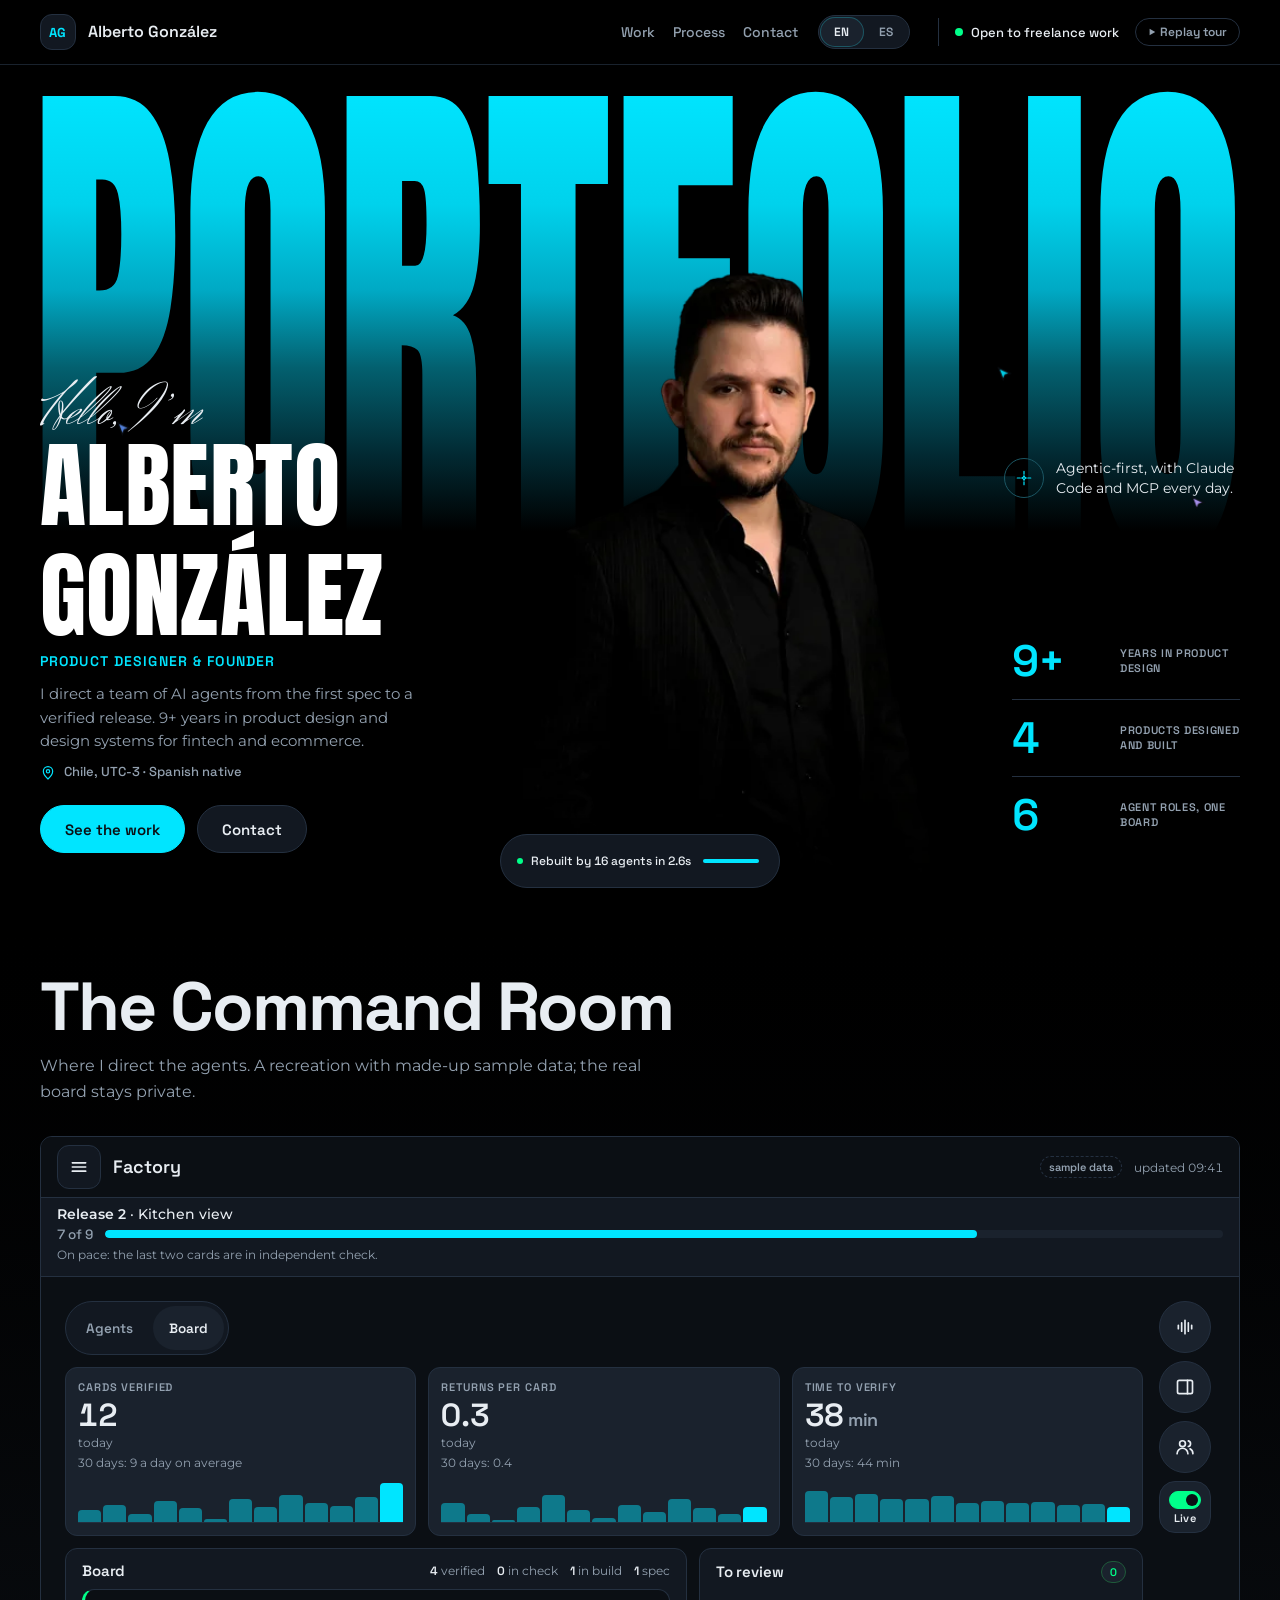
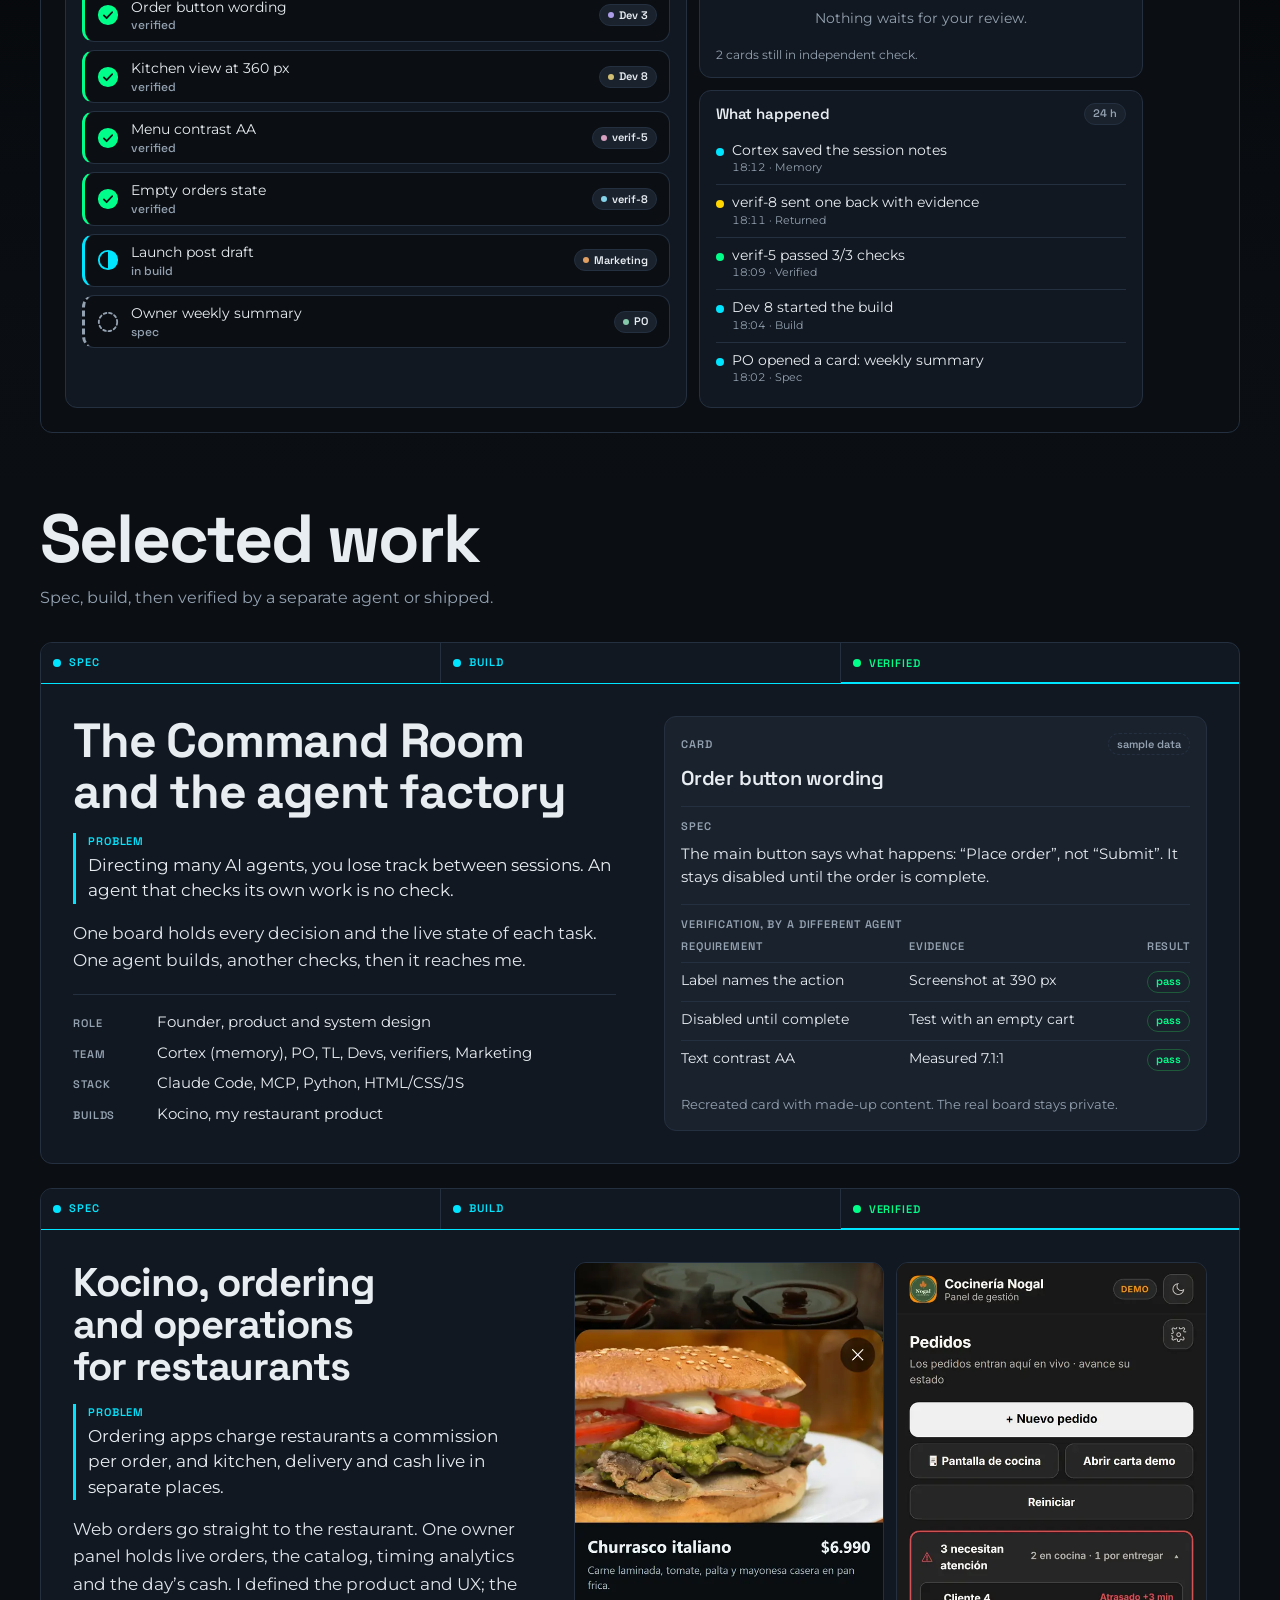
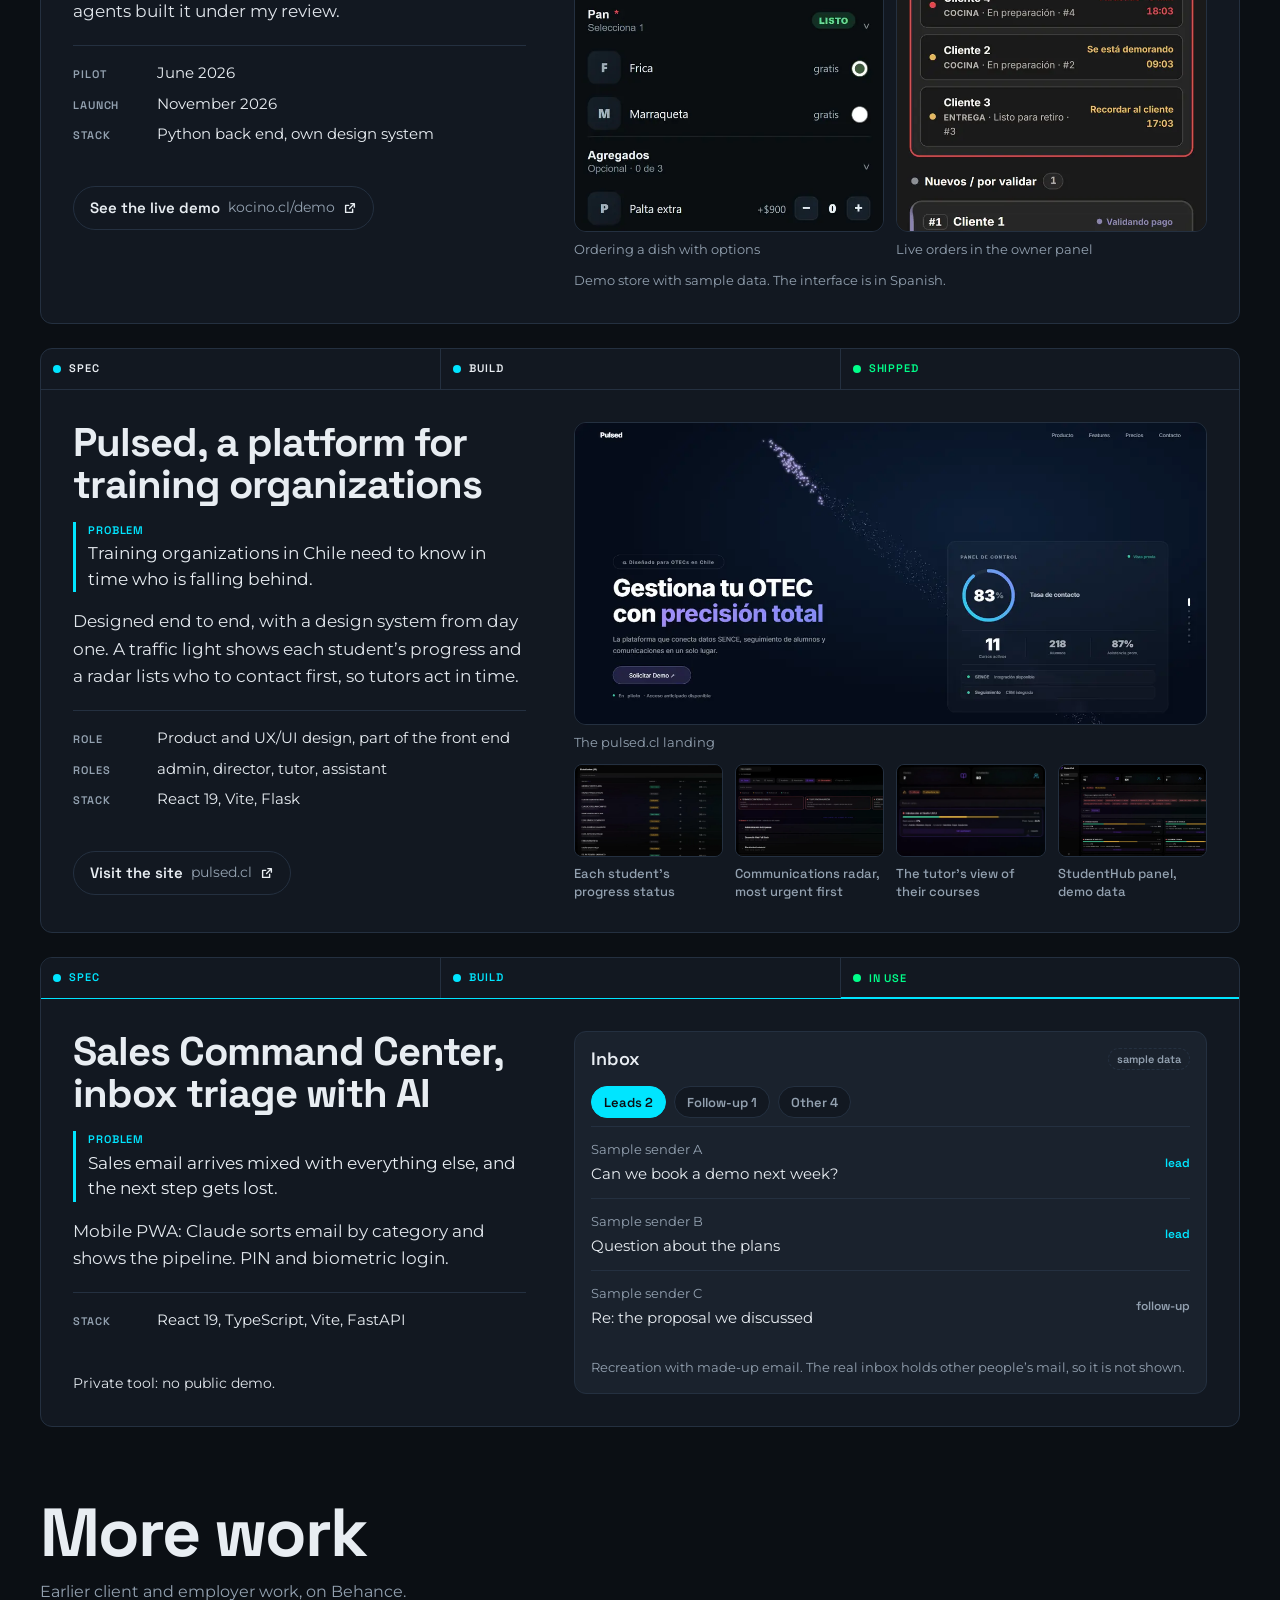
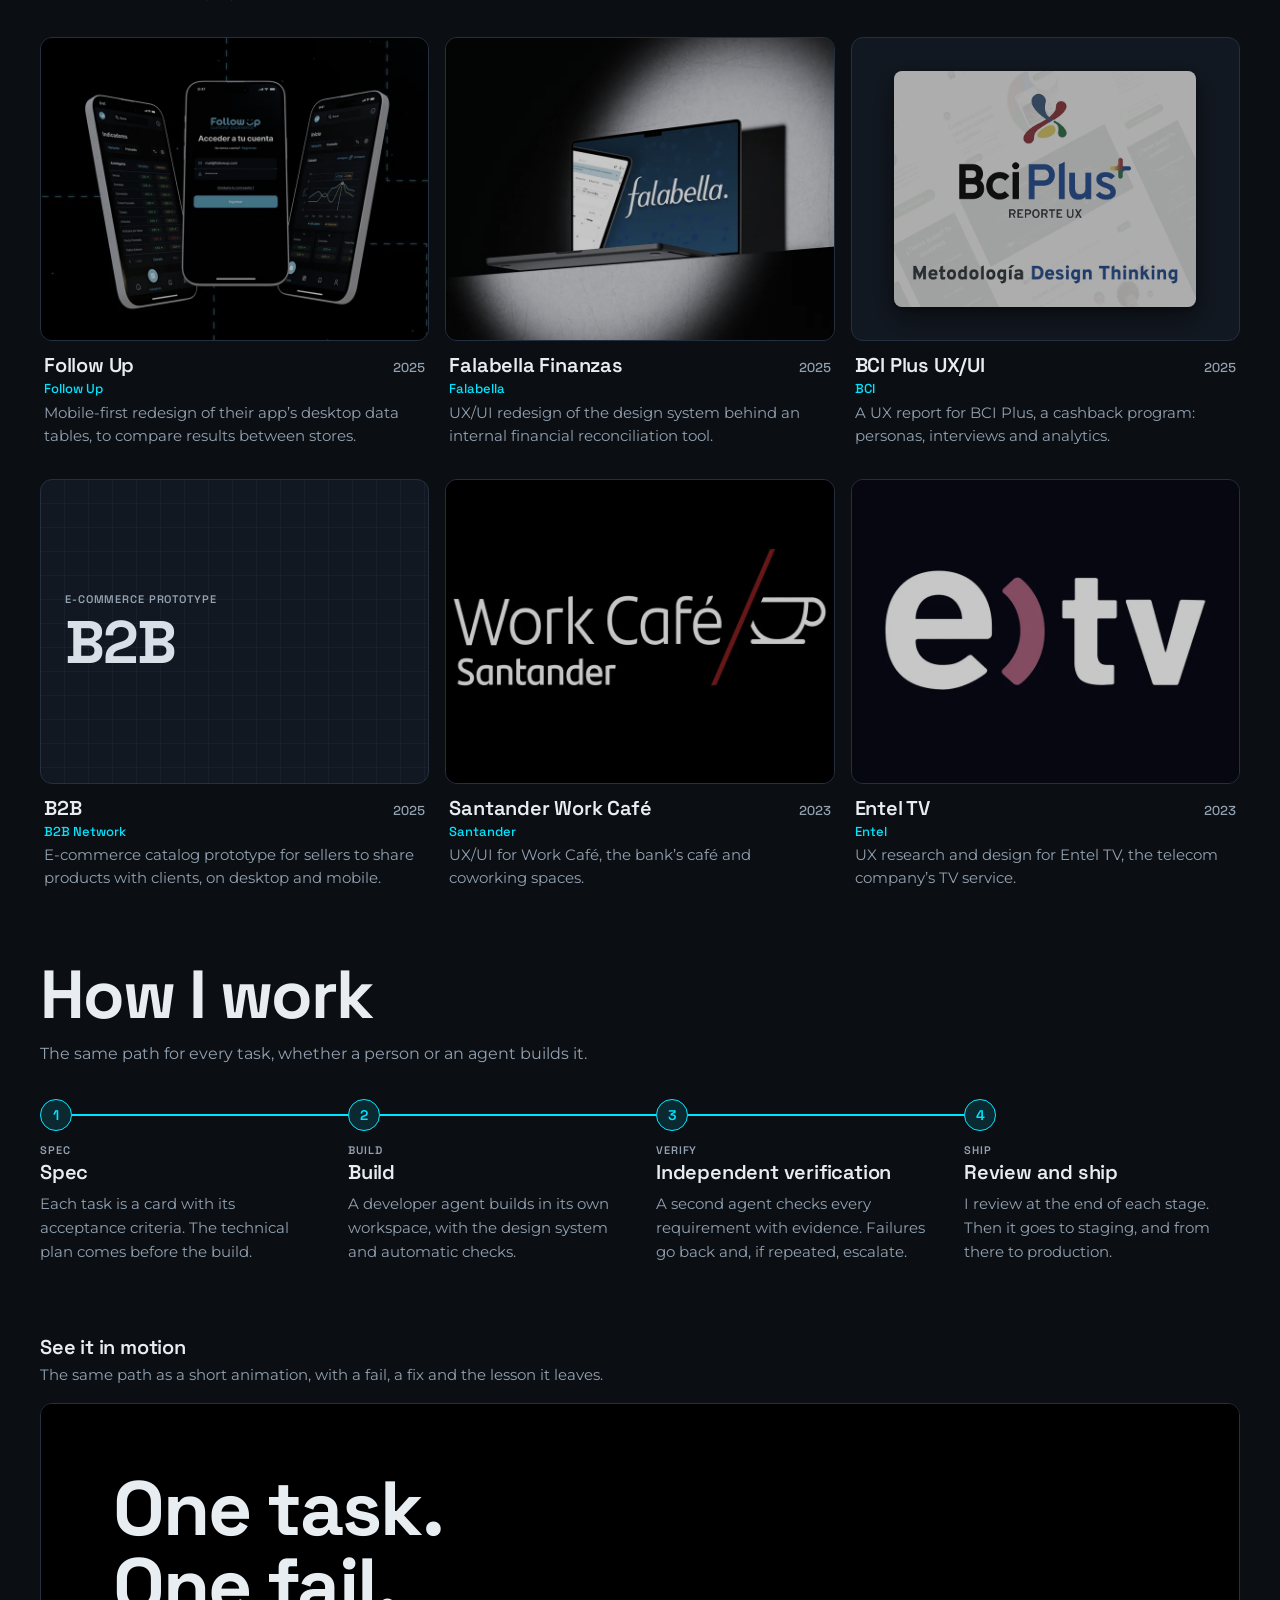
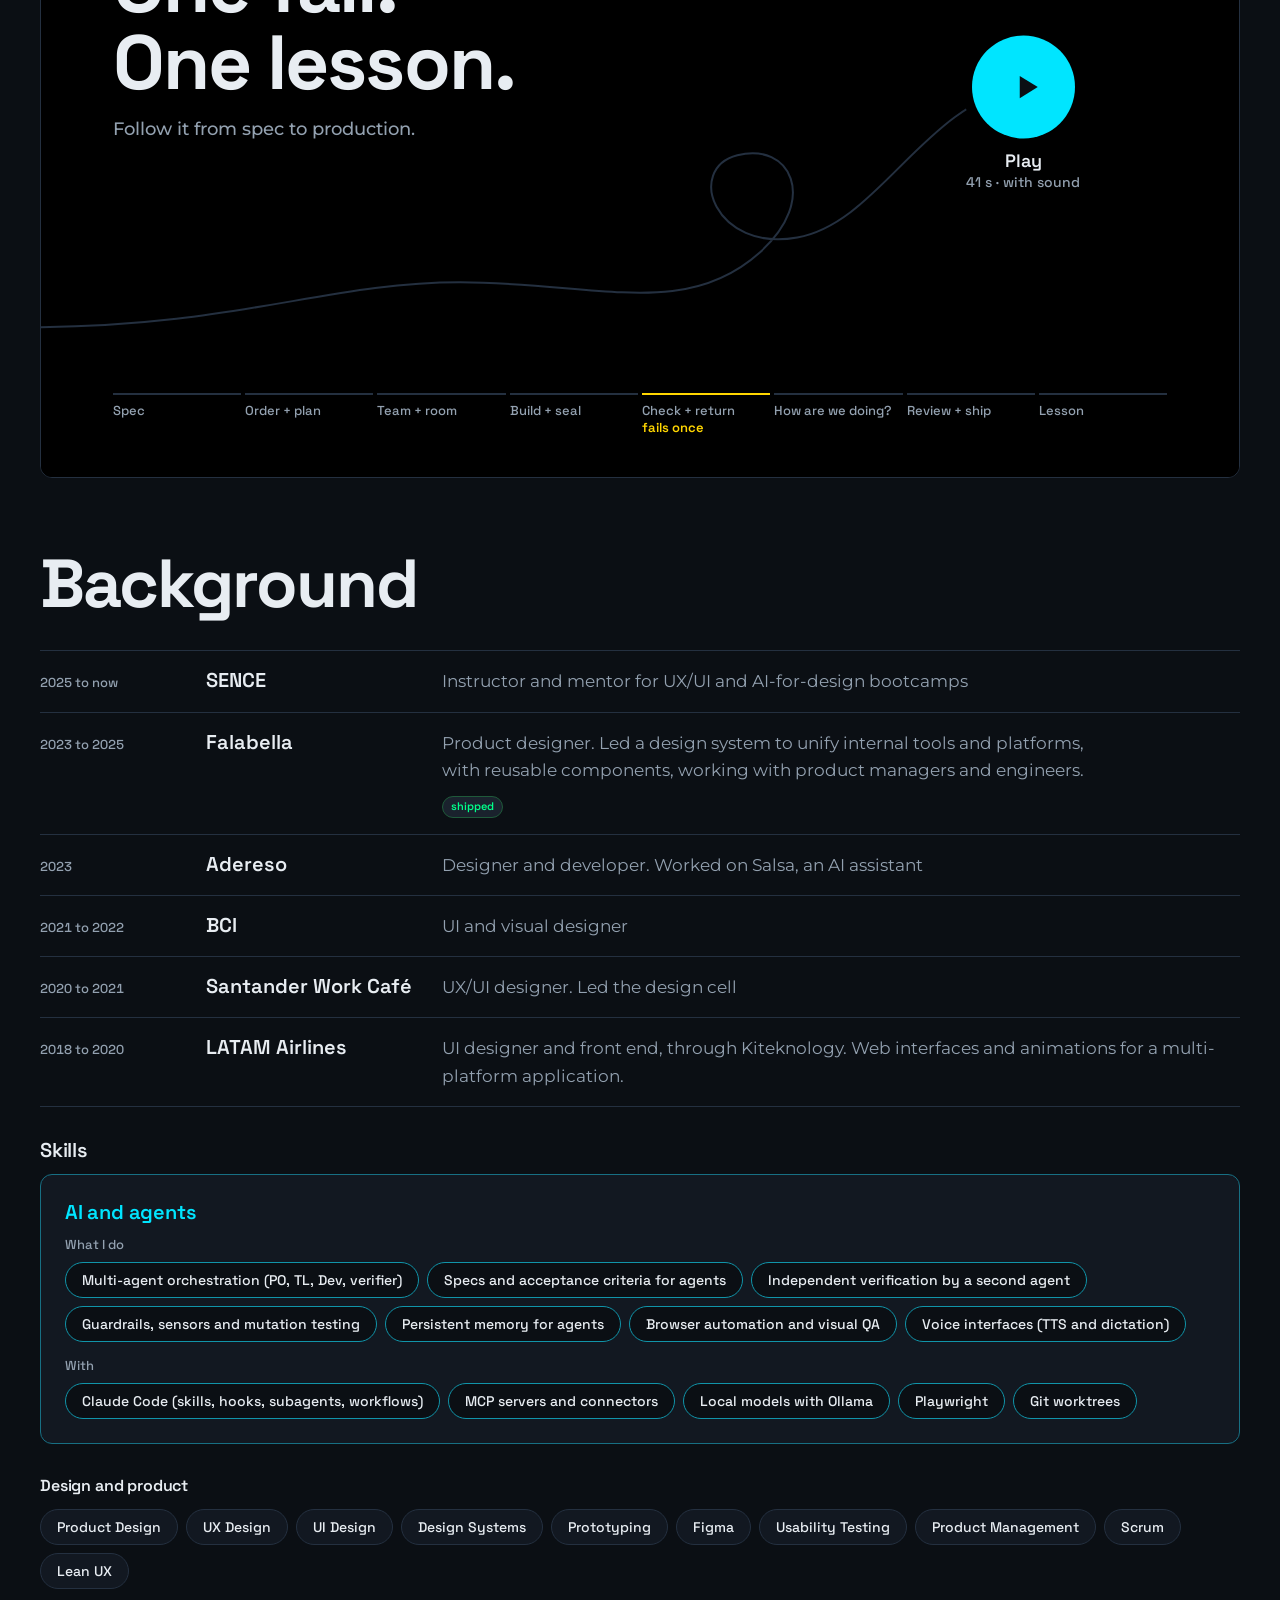
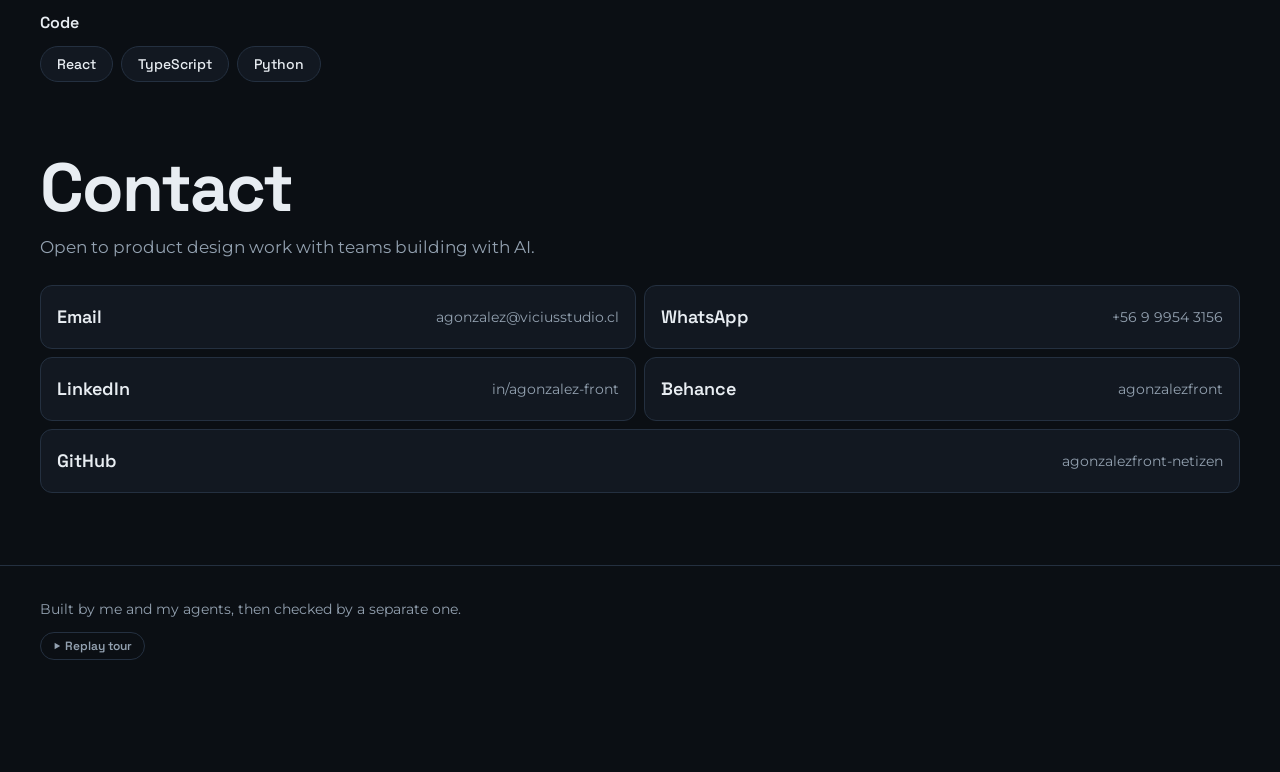
==== commit 31d437bf: "Teléfono: tocar la pantalla de inicio inicia el Recorrido; la obra se construye un 15 % más abajo Fu" ====
--- a/index.html
+++ b/index.html
@@ -48,9 +48,9 @@
 <link rel="stylesheet" href="https://fonts.googleapis.com/css2?family=Anton&family=Montserrat:ital,wght@0,400;0,500;0,600;1,400&family=Herr+Von+Muellerhoff&family=Space+Grotesk:wght@500;600;700&display=swap">
 <link rel="preload" as="image" href="img/alberto.webp" media="(min-width:768px)" fetchpriority="high">
 <link rel="preload" as="image" href="img/alberto-700.webp" media="(max-width:767px)" fetchpriority="high">
-<link rel="stylesheet" href="styles.css?v=aecae3cd">
+<link rel="stylesheet" href="styles.css?v=d6611ce8">
 <script src="motion.js?v=fdd49e81" defer></script>
-<script src="swarm.js?v=dc86b203" defer></script>
+<script src="swarm.js?v=e37504c4" defer></script>
 </head>
 <body>
 <a class="skip-link" href="#main">Skip to content</a>
--- a/styles.css
+++ b/styles.css
@@ -587,7 +587,7 @@
 .swarm-hud.is-paused .swarm-hud__st{color:var(--warn)}
 .swarm-hud.is-paused .swarm-hud__dot{background:var(--warn)}
 /* Etapa de inicio en reposo: el Tour empieza solo si el visitante lo pide. El negro recibe el clic (atajo de escritorio). */
-/* Solo con puntero fino: en táctil el negro deja pasar el arrastre a la página (el toque no hace nada; lo filtra swarm.js) */
+/* Solo con puntero fino: en táctil el negro deja pasar el arrastre a la página; el toque igual inicia el Tour (swarm.js, onStageClick) */
 @media (pointer:fine){.sw-stage::before{pointer-events:auto;cursor:pointer}}
 .swarm-invite{position:fixed;z-index:70;left:50%;bottom:calc(var(--s-7) + env(safe-area-inset-bottom,0px));
   display:flex;flex-direction:column;align-items:center;gap:var(--s-2);width:max-content;max-width:calc(100vw - 2 * var(--gutter));
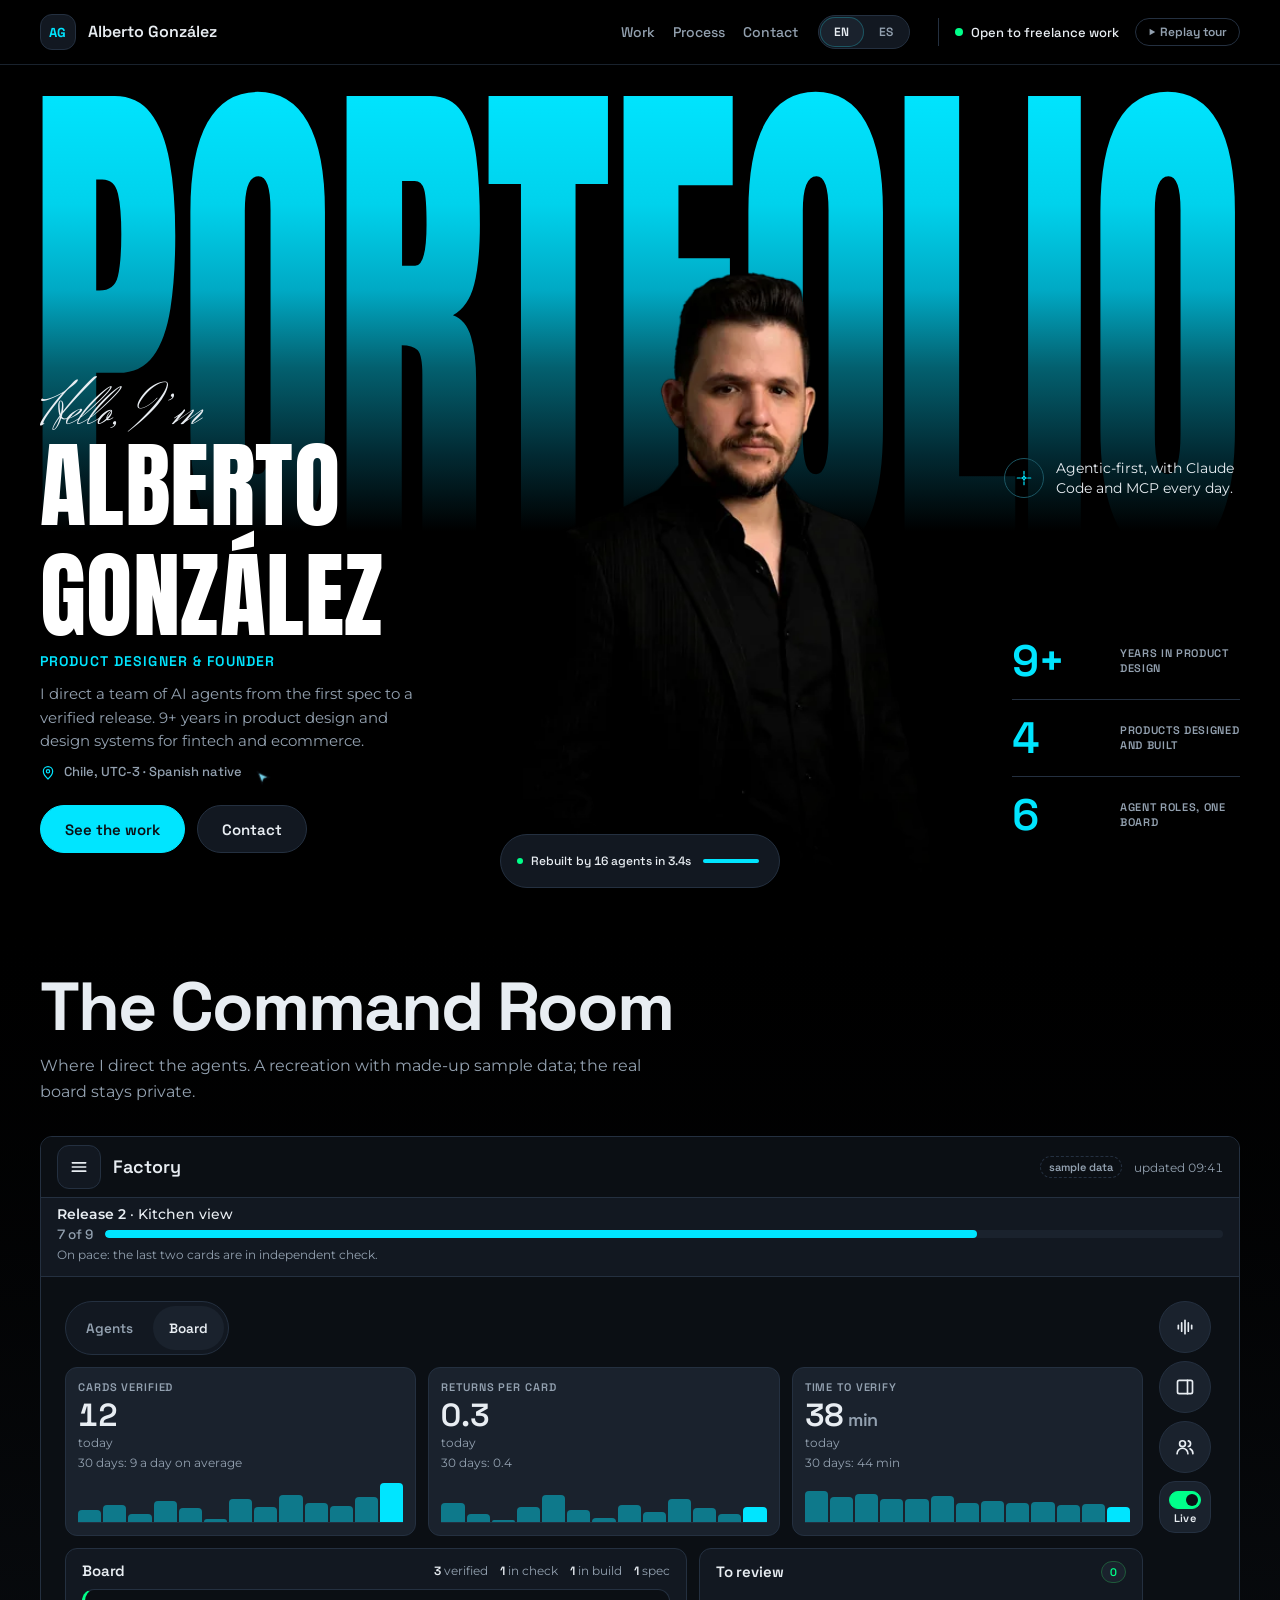
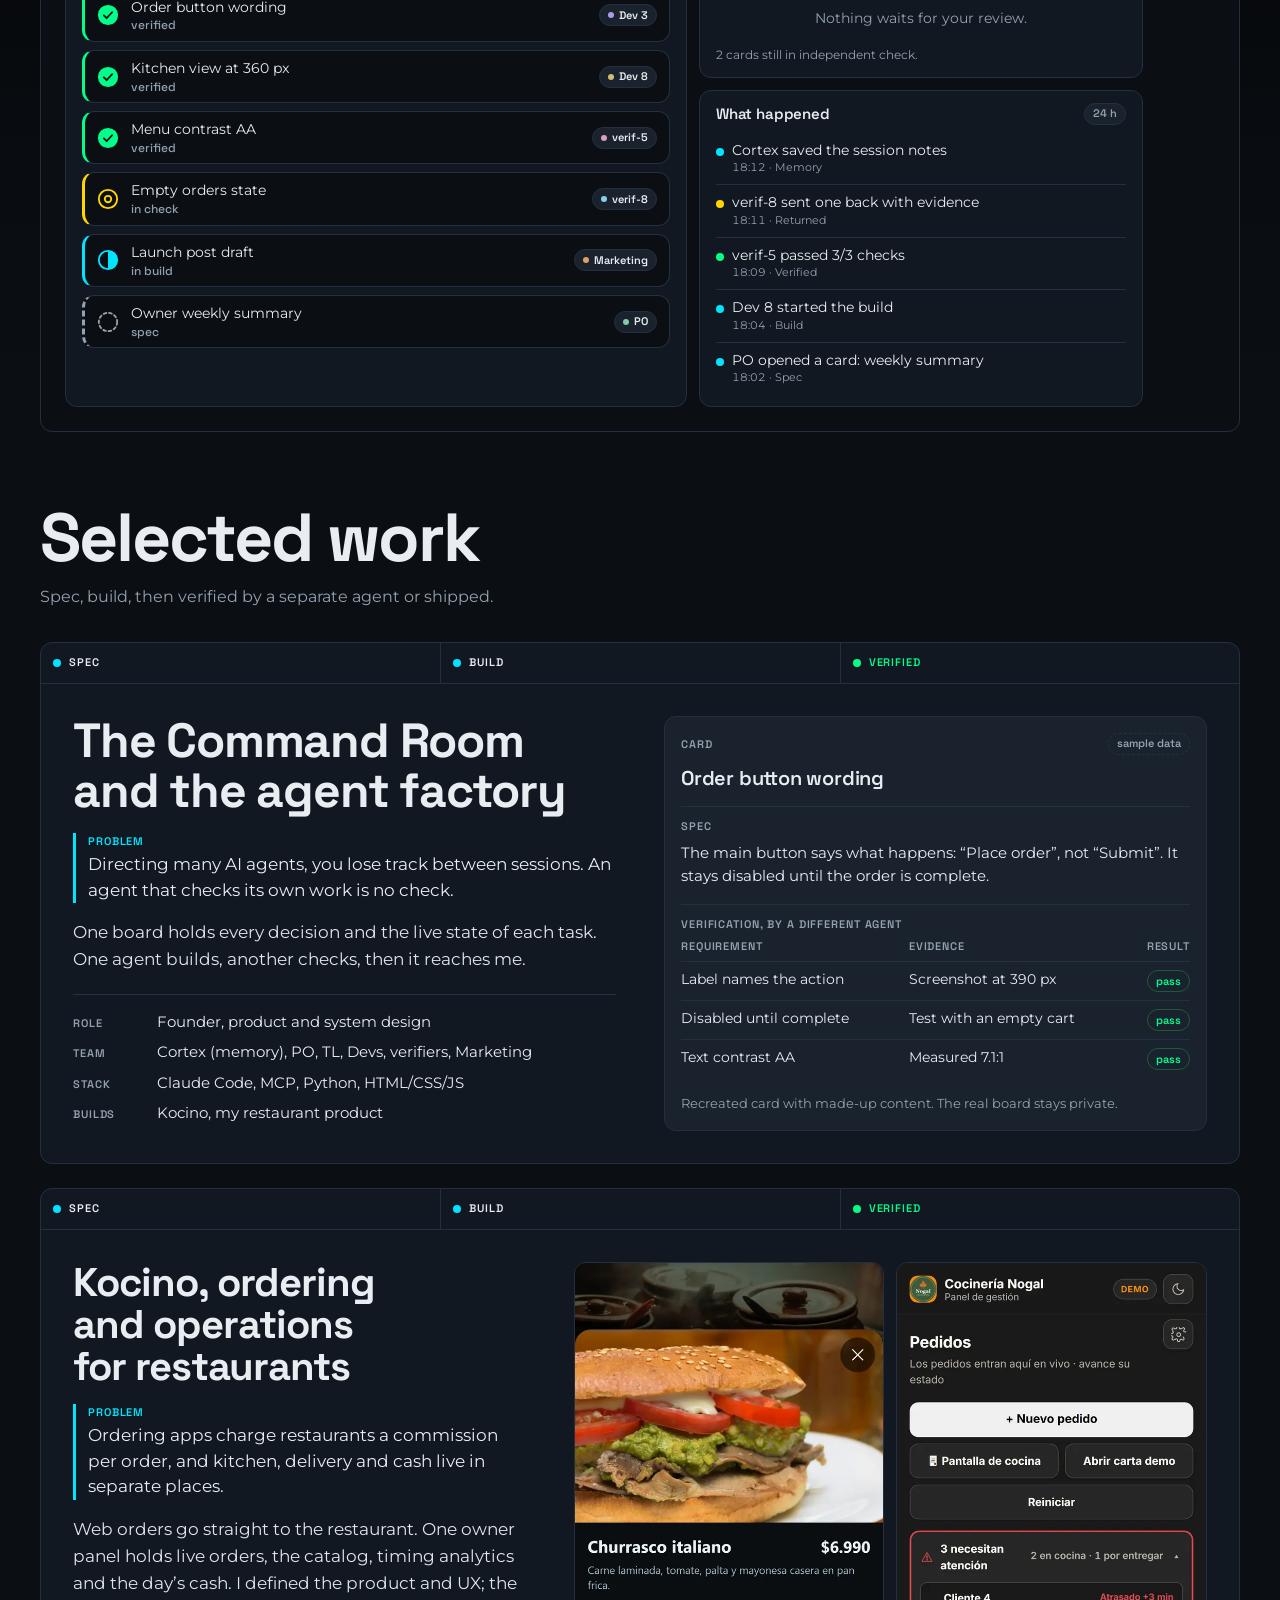
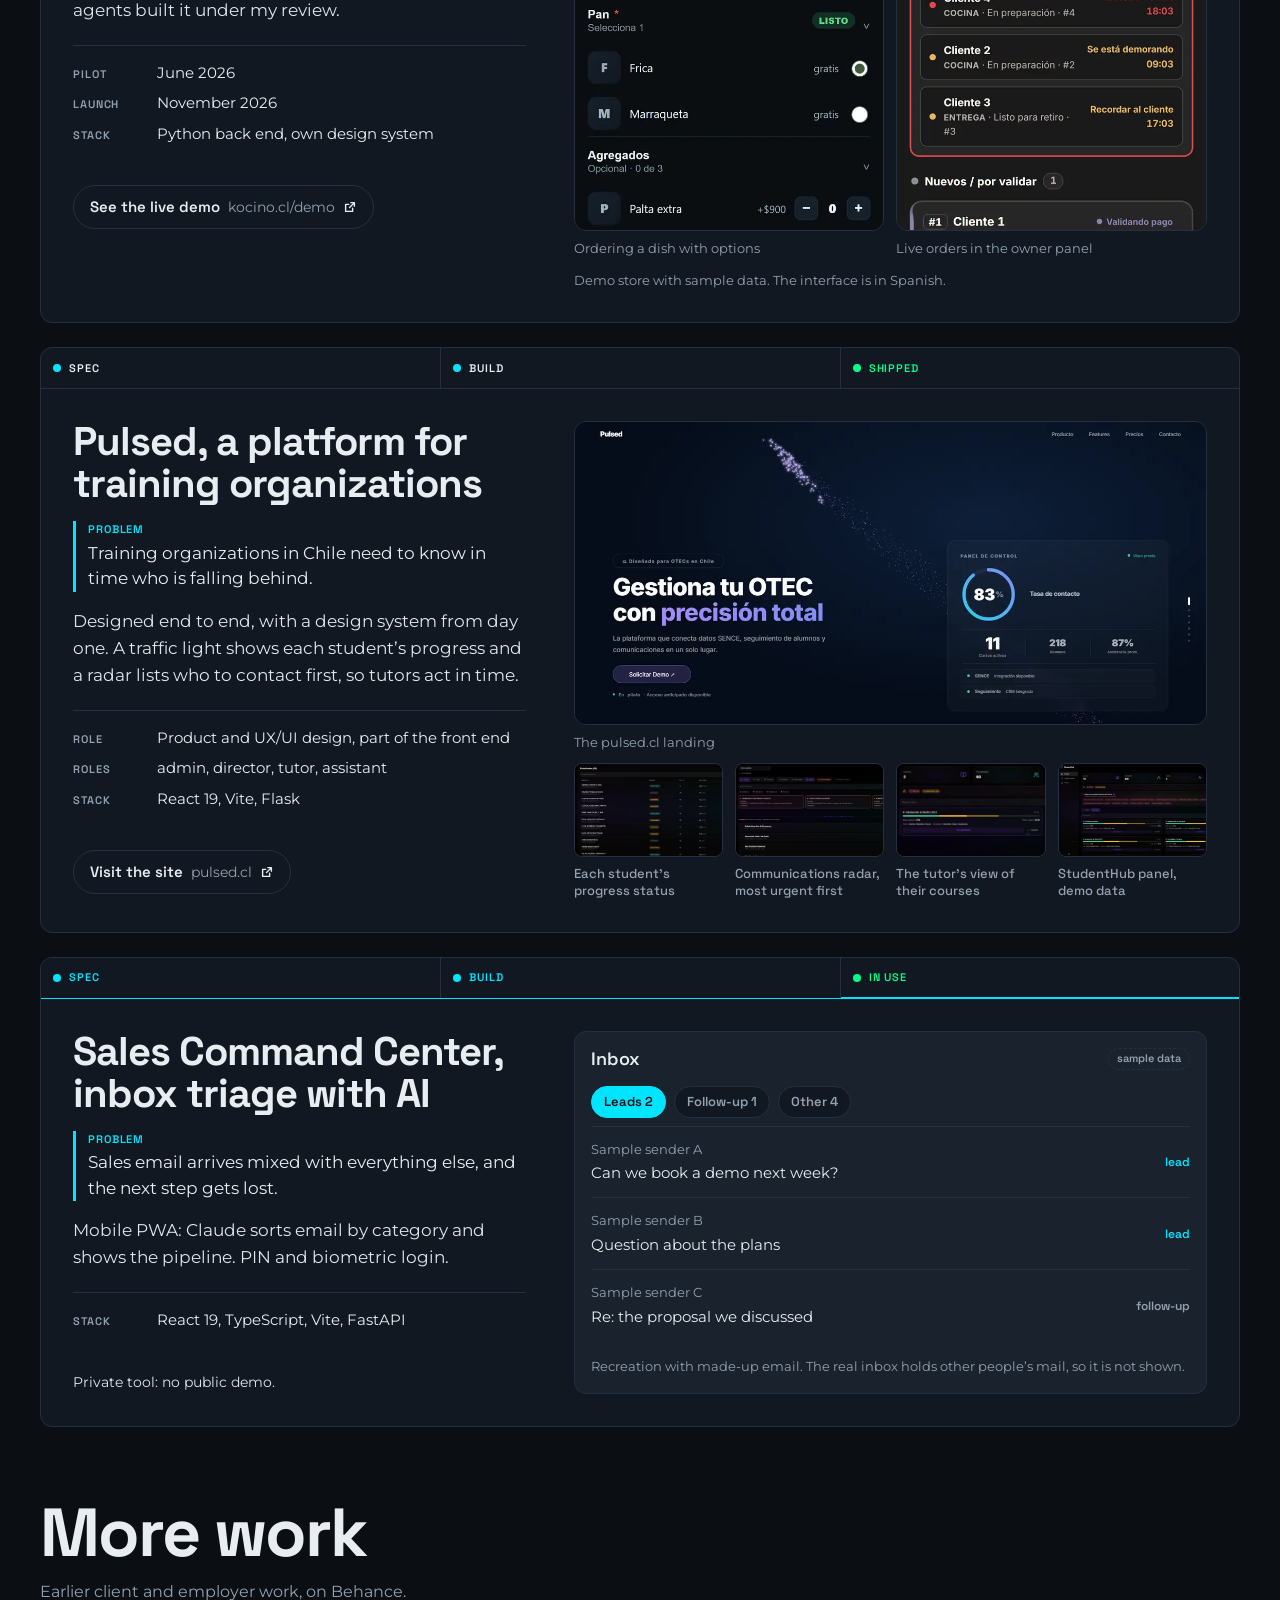
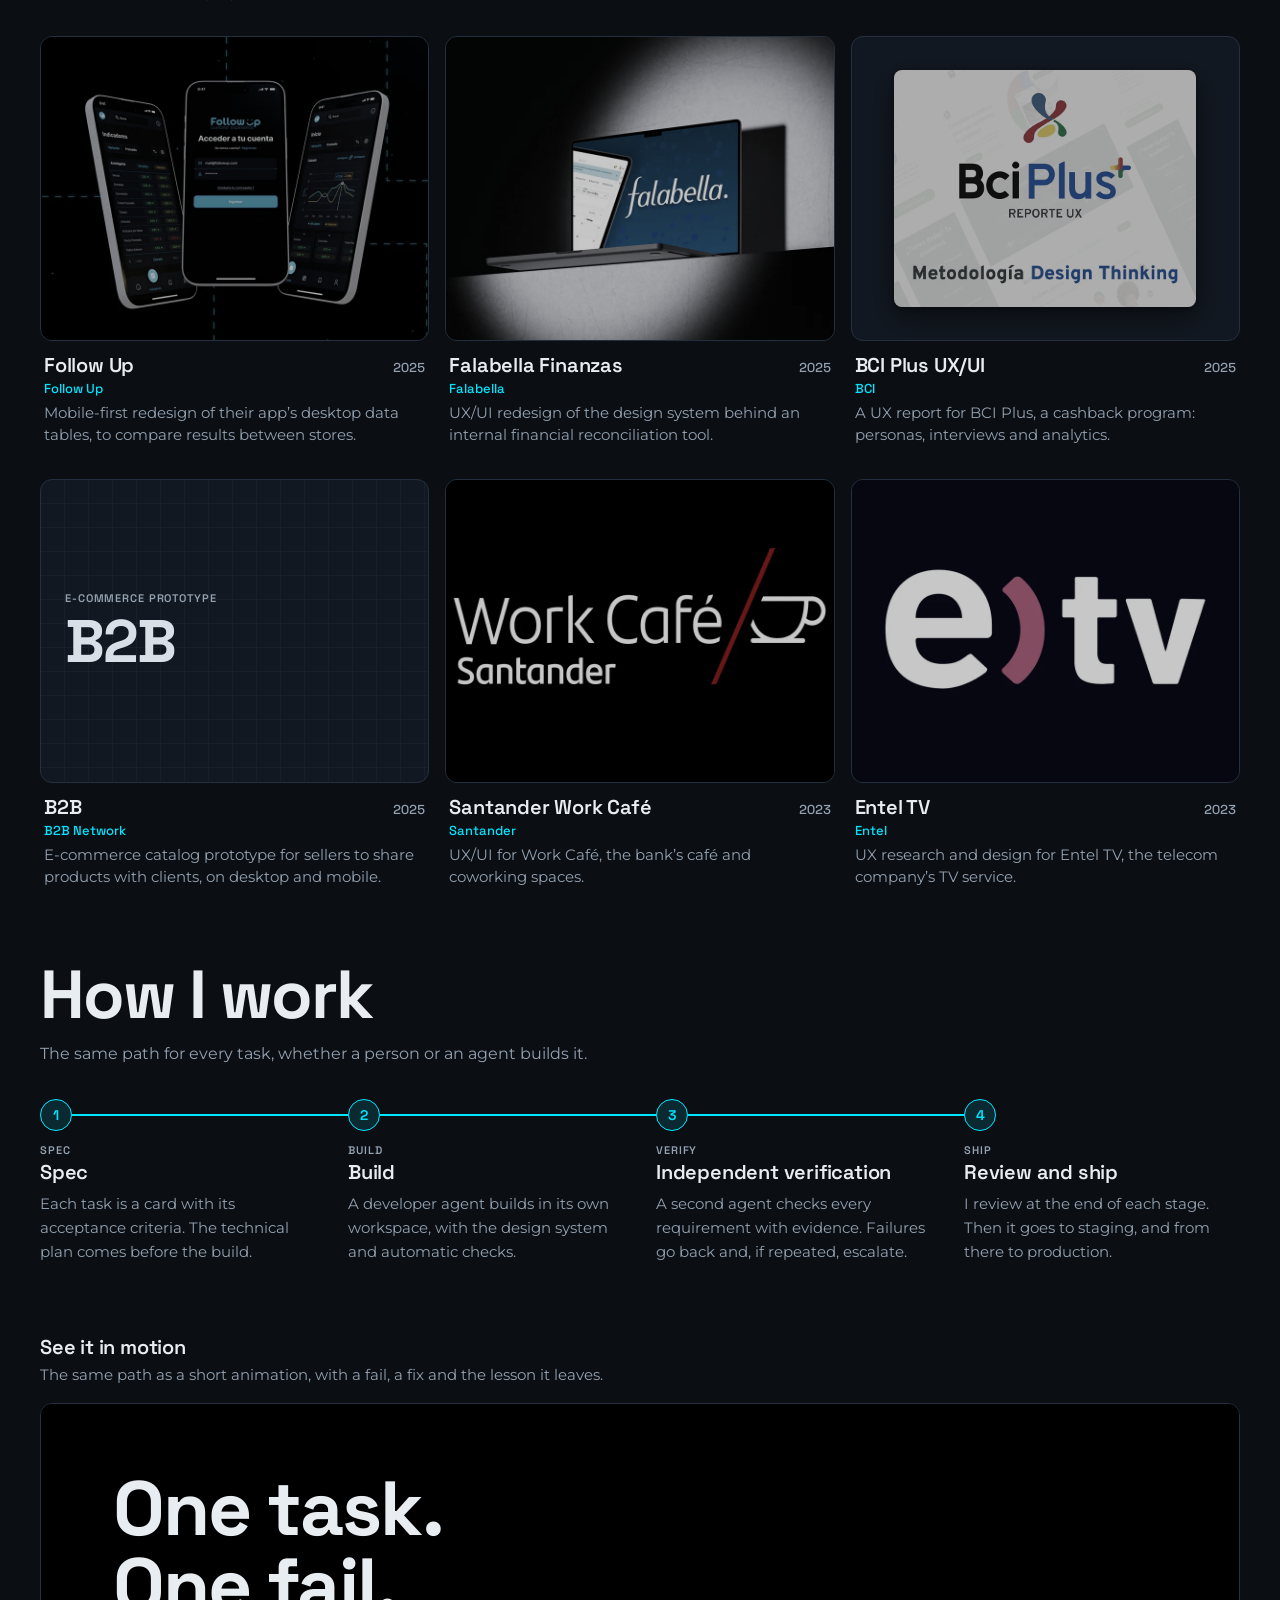
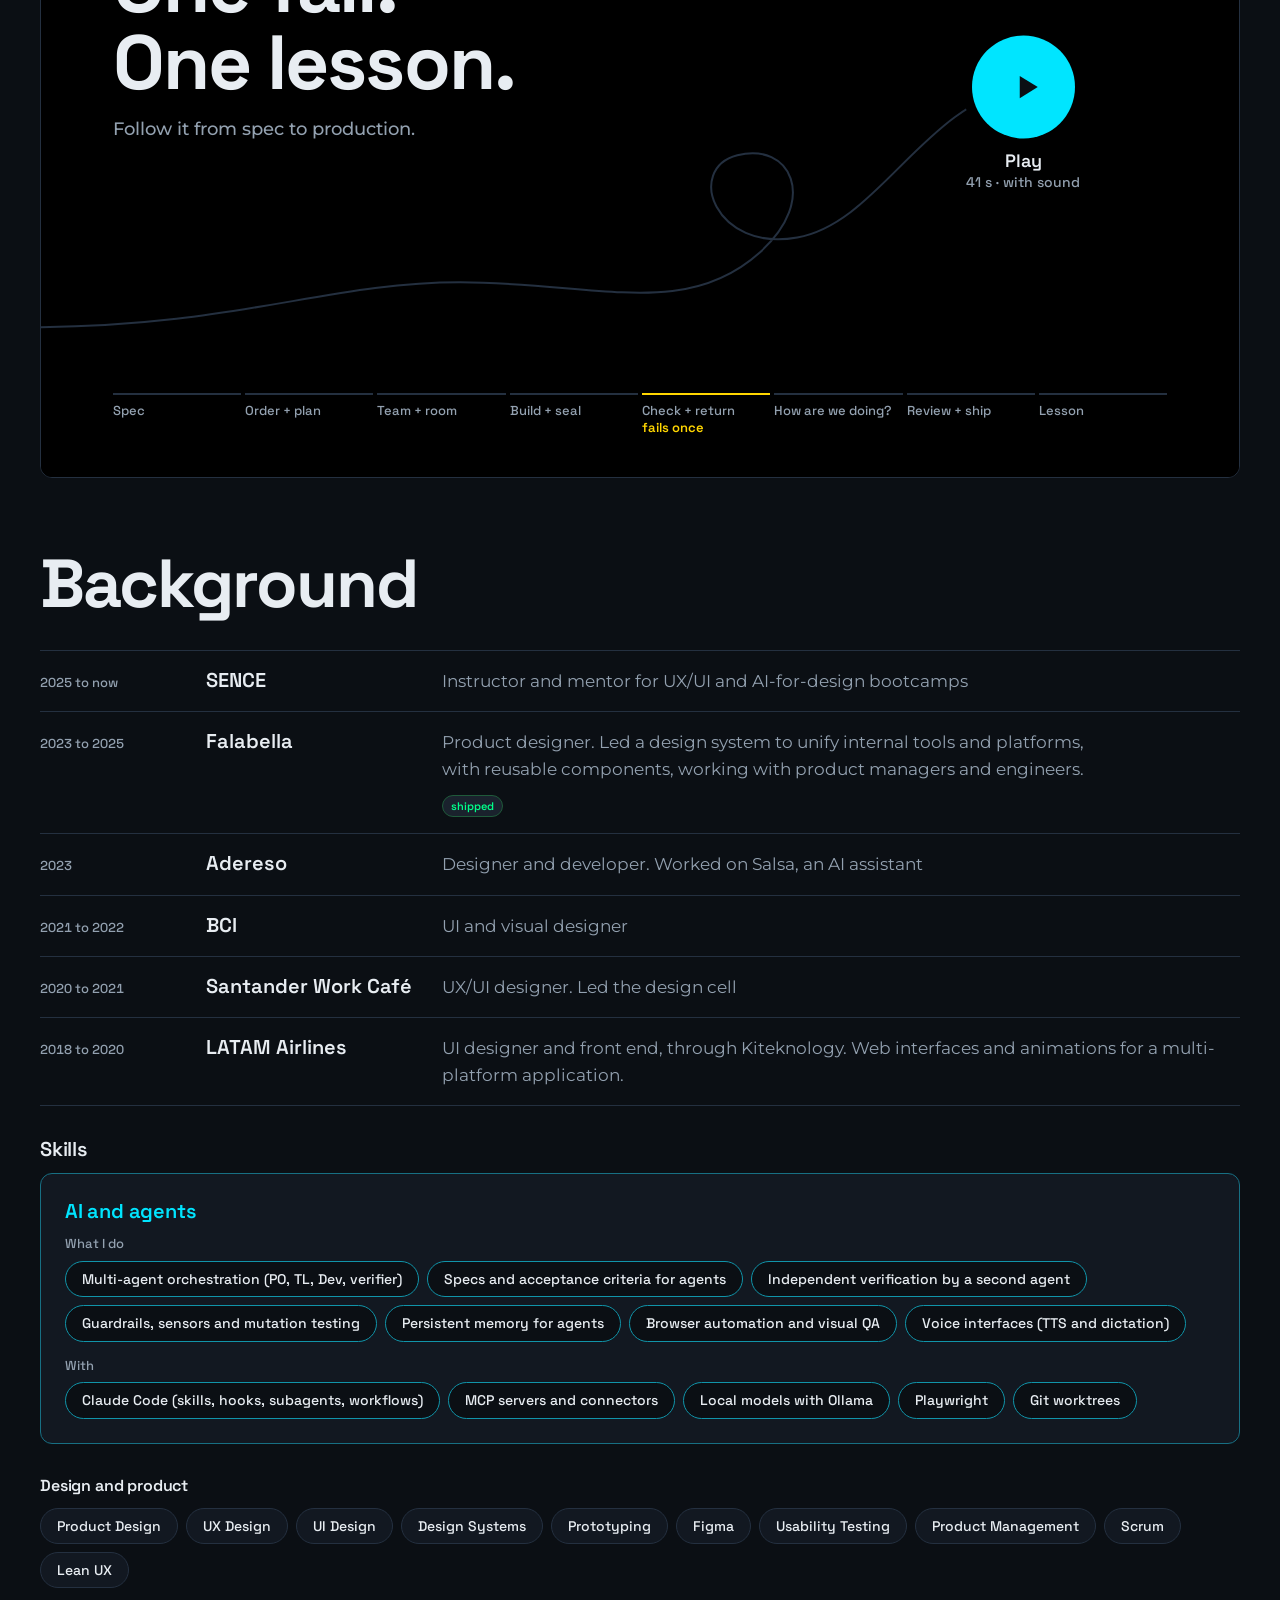
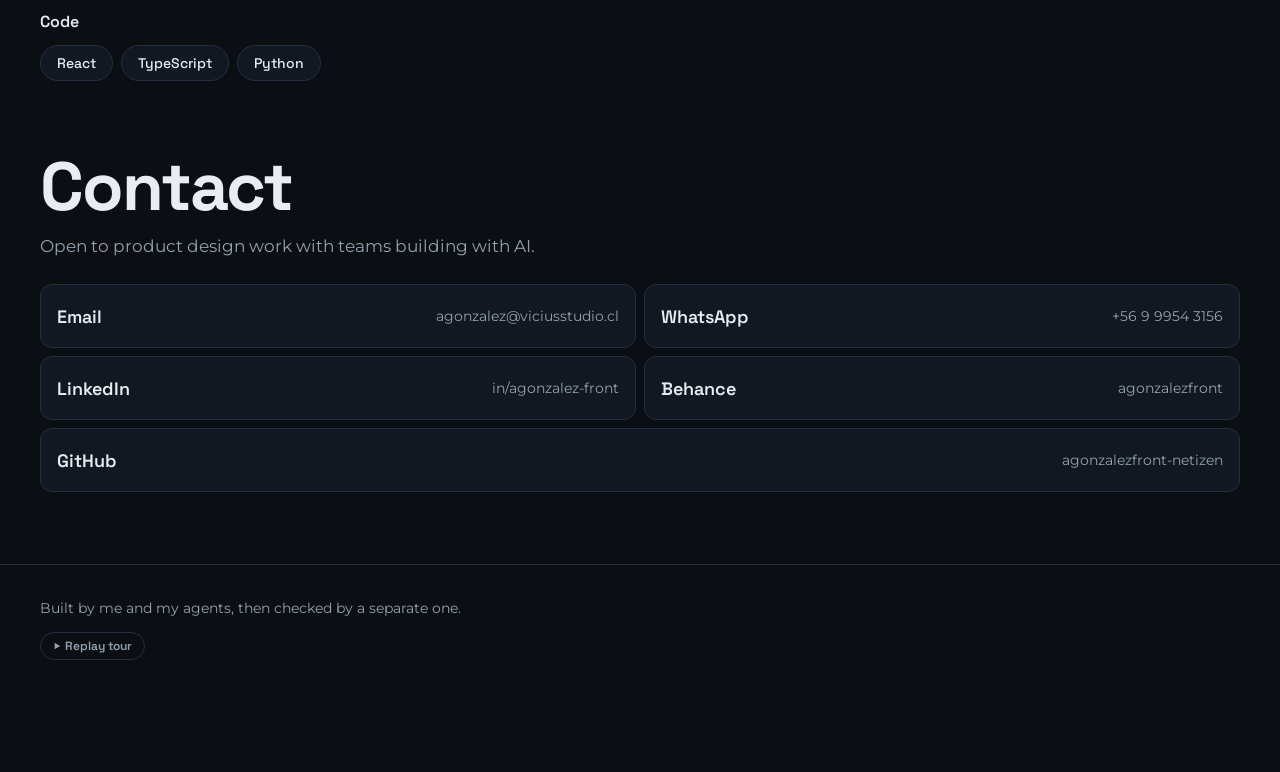
==== commit b908ab52: "Teléfono: póster de «Míralo en movimiento» tocable, play a la derecha y barra superior opaca Fuente:" ====
--- a/index.html
+++ b/index.html
@@ -48,7 +48,7 @@
 <link rel="stylesheet" href="https://fonts.googleapis.com/css2?family=Anton&family=Montserrat:ital,wght@0,400;0,500;0,600;1,400&family=Herr+Von+Muellerhoff&family=Space+Grotesk:wght@500;600;700&display=swap">
 <link rel="preload" as="image" href="img/alberto.webp" media="(min-width:768px)" fetchpriority="high">
 <link rel="preload" as="image" href="img/alberto-700.webp" media="(max-width:767px)" fetchpriority="high">
-<link rel="stylesheet" href="styles.css?v=d6611ce8">
+<link rel="stylesheet" href="styles.css?v=faf5bfc2">
 <script src="motion.js?v=fdd49e81" defer></script>
 <script src="swarm.js?v=e37504c4" defer></script>
 </head>
@@ -615,6 +615,13 @@
   state=1;fig.classList.add('is-loading');go.setAttribute('aria-busy','true');build();
   load(function(){if(!window.__sb){fail();return;}state=2;fig.classList.remove('is-loading');fig.classList.add('is-on');go.removeAttribute('aria-busy');go.hidden=true;
     window.__sb.start();var b=document.getElementById('seq-play');if(b)b.focus({preventScroll:true});});
+});
+/* El póster entero es zona de toque (pedido de Alberto 15-11 01:11: el play quedaba lejos del pulgar). Delega en el botón real:
+   sigue habiendo UN solo control accesible (#fab-go; el póster es aria-hidden). Un arrastre de scroll no emite «click», así que no
+   reproduce. Solo antes de arrancar: después el póster se va (is-run) y los controles de la pieza no pasan por aquí. */
+stage.addEventListener('click',function(e){
+  if(state!==0||go.hidden||go.contains(e.target)||!e.target.closest||!e.target.closest('.poster'))return;
+  go.click();
 });})();
 </script>
 <script>/* Idioma: traduce el documento ya armado y recién entonces lo muestra (ver i18n.js) */window.__i18n&&window.__i18n.ready();</script>
--- a/styles.css
+++ b/styles.css
@@ -447,6 +447,9 @@
 .fab__txt{display:flex;flex-direction:column;align-items:center;gap:2px}
 .fab__lbl{font:600 18px/1.2 var(--f-display);color:var(--text)}
 .fab__meta{font:500 14px/1.3 var(--f-display);color:var(--muted);white-space:nowrap}
+/* el póster entero inicia la pieza (index.html delega en #fab-go): cursor de mano y el disco responde al pasar por cualquier parte */
+.fab:not(.is-on):not(.is-loading) .poster{cursor:pointer}
+@media (hover:hover){.fab .poster:hover~.fab__go .fab__disc{background:color-mix(in srgb,var(--cyan) 80%,var(--text))}}
 .fab.is-loading .fab__go{cursor:progress}
 .fab.is-loading .fab__disc{opacity:.75}
 /* Teléfono: composición propia. Titular arriba, play como fila, tira al pie con solo inicio, fallo y fin rotulados */
@@ -455,9 +458,10 @@
   .pc__trace{display:none}
   .pc__title{left:var(--gutter);right:var(--gutter);top:var(--s-5)}
   .pc__sub{margin-top:var(--s-3);font-size:15px}
-  .fab__go{left:calc(var(--gutter) - var(--s-2));top:auto;bottom:86px;transform:none;flex-direction:row;gap:var(--s-4);padding:var(--s-2);padding-right:var(--s-4)}
+  /* play a la DERECHA (zona del pulgar) y su texto a la izquierda, alineado a la derecha (pedido de Alberto 15-11 01:11) */
+  .fab__go{left:auto;right:calc(var(--gutter) - var(--s-2));top:auto;bottom:86px;transform:none;flex-direction:row-reverse;gap:var(--s-4);padding:var(--s-2);padding-left:var(--s-4)}
   .fab__disc{box-shadow:var(--shadow-float)}
-  .fab__txt{align-items:flex-start}
+  .fab__txt{align-items:flex-end;text-align:right}
   .pc__strip{left:var(--gutter);right:var(--gutter);bottom:var(--s-5)}
   .pc__strip li{font-size:12px;display:flex;white-space:nowrap;min-height:24px}
   .pc__strip li span{display:none}
@@ -670,6 +674,8 @@
 .top.mo-hr::before,.top.mo-hr::after{content:"";position:absolute;inset:0;z-index:-1;pointer-events:none;transition:opacity .22s var(--ease)}
 .top.mo-hr::before{background:var(--black)}
 .top.mo-hr::after{bottom:-1px;background:color-mix(in srgb,var(--bg) 88%,transparent);border-bottom:1px solid var(--line);opacity:0}
+/* Teléfono: fondo flotante OPACO. Al 88 % el texto de la página se leía a través de las pestañas (Alberto, Brave Android 15-11 01:11) */
+@media (max-width:767px){.top.mo-hr::after{background:var(--bg)}}
 .top.mo-hr.is-float::before{opacity:0}
 .top.mo-hr.is-float::after{opacity:1}
 .top.mo-hr.is-hidden{transform:translateY(calc(-100% - 2px))}
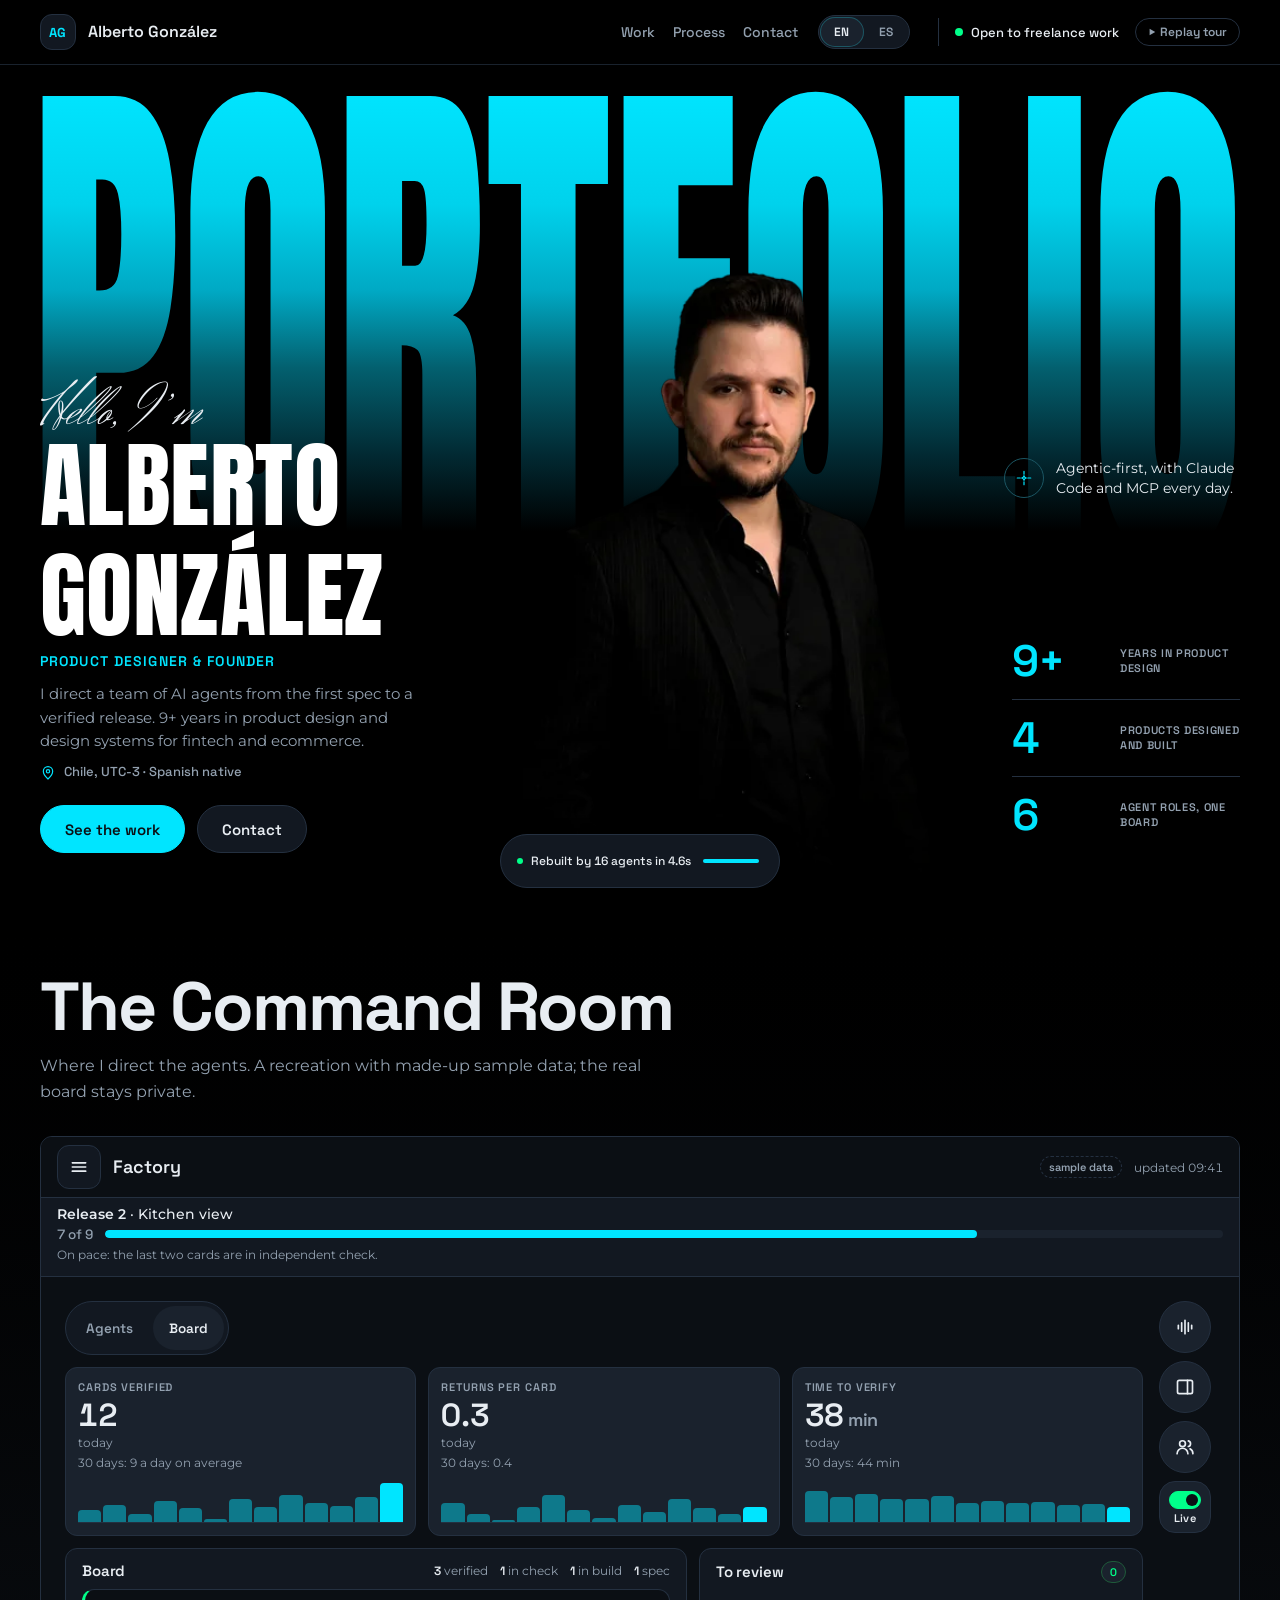
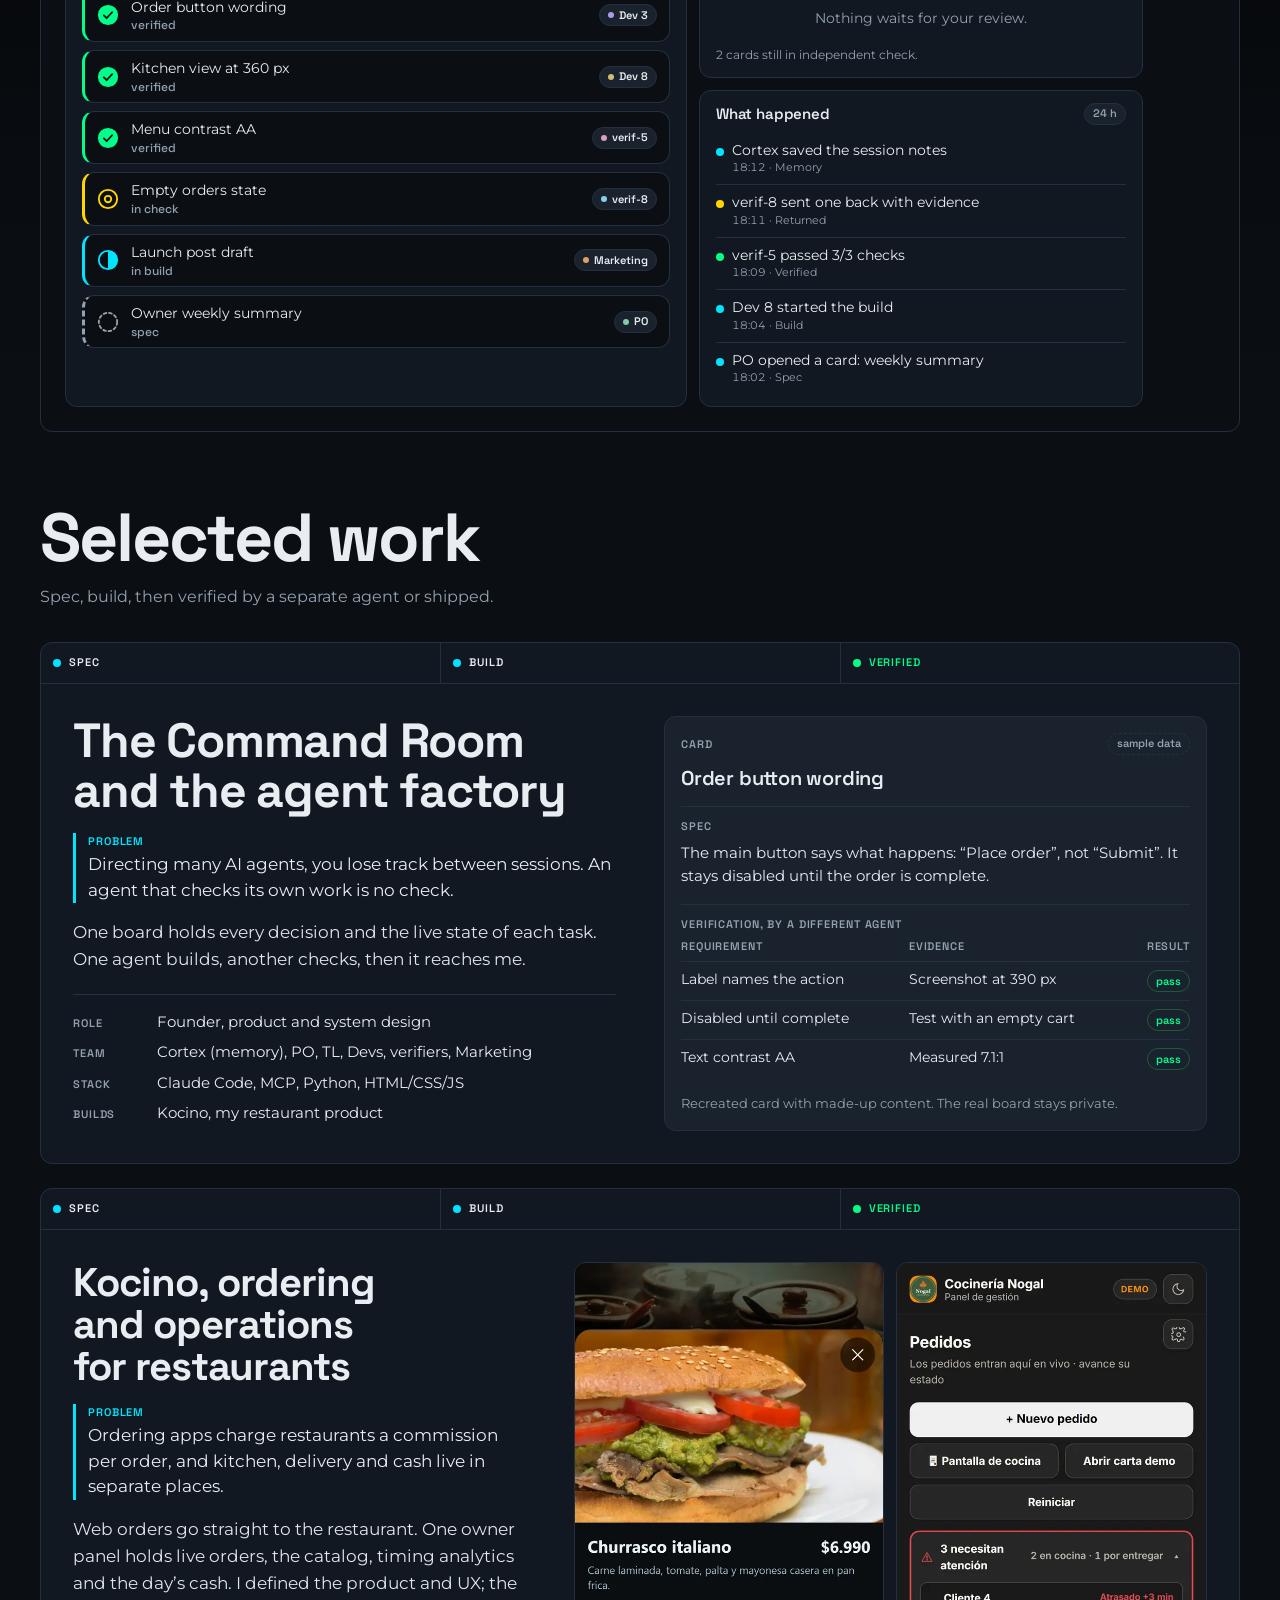
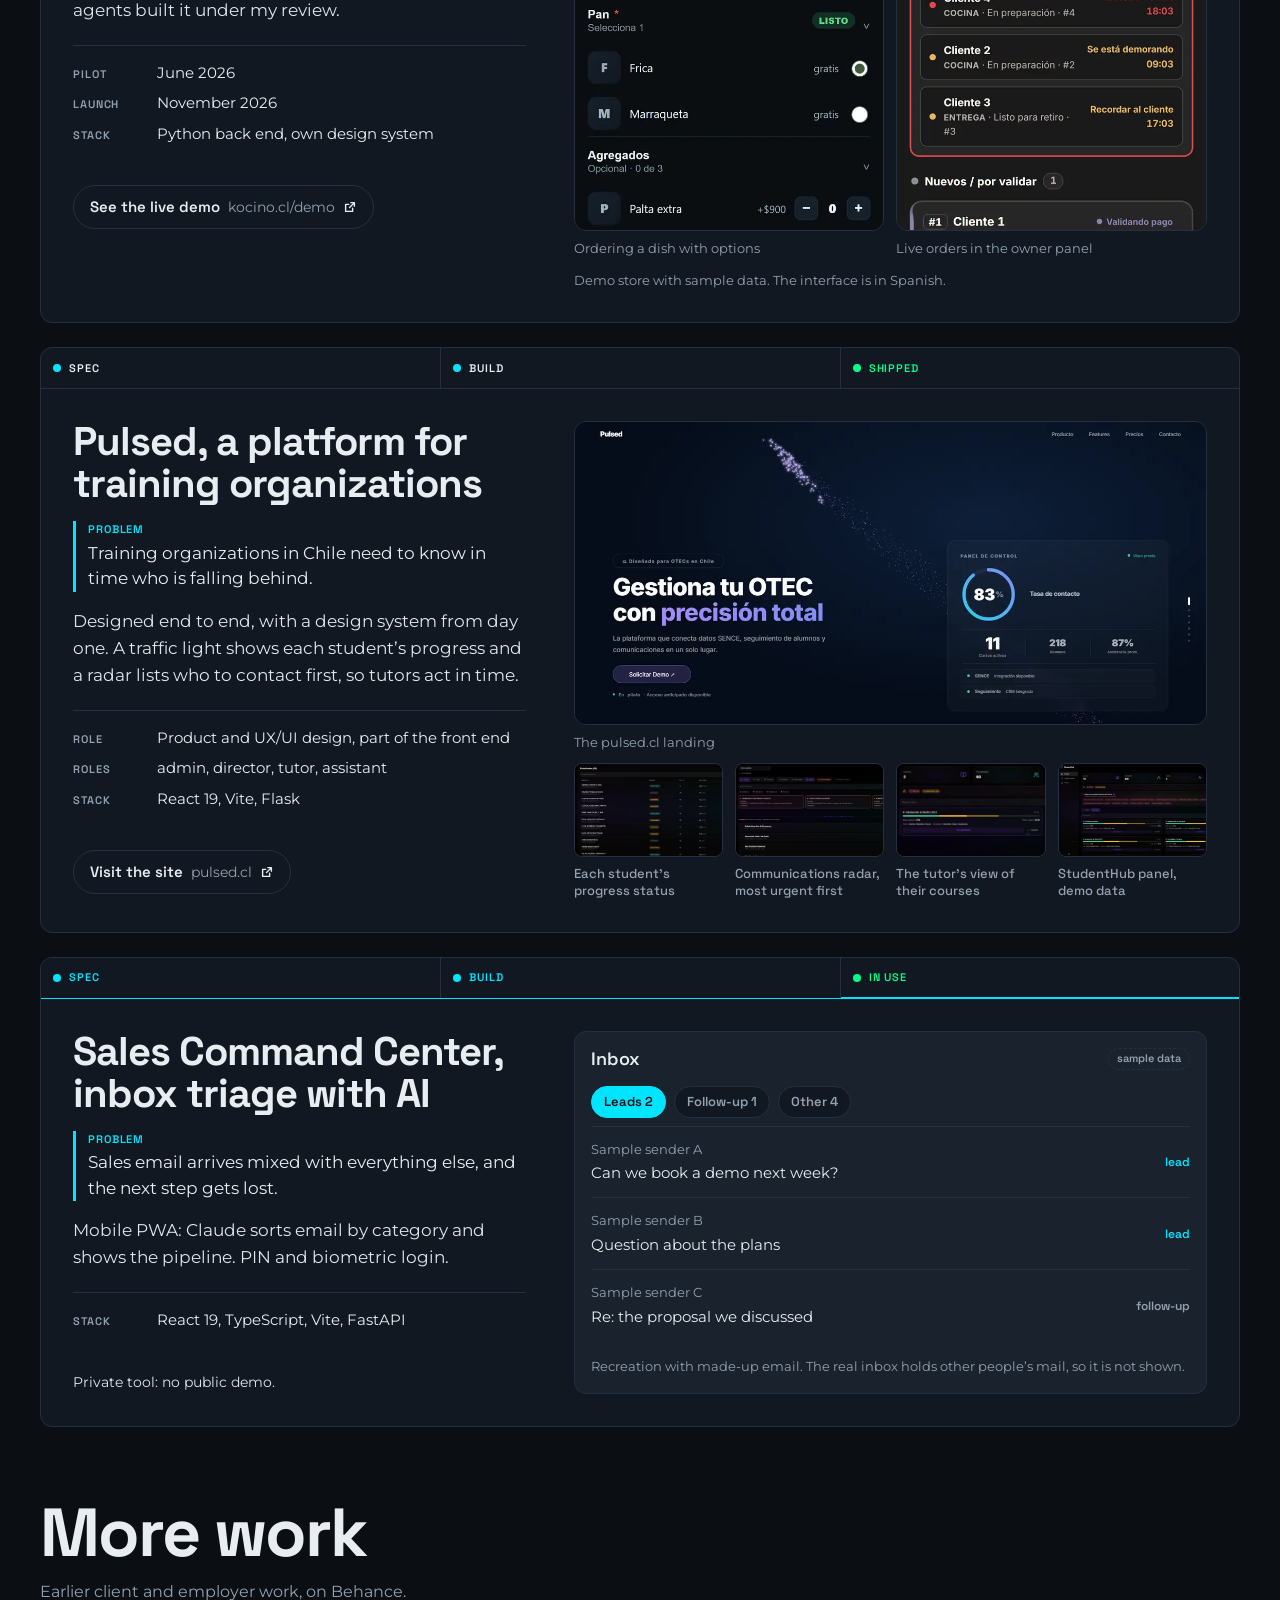
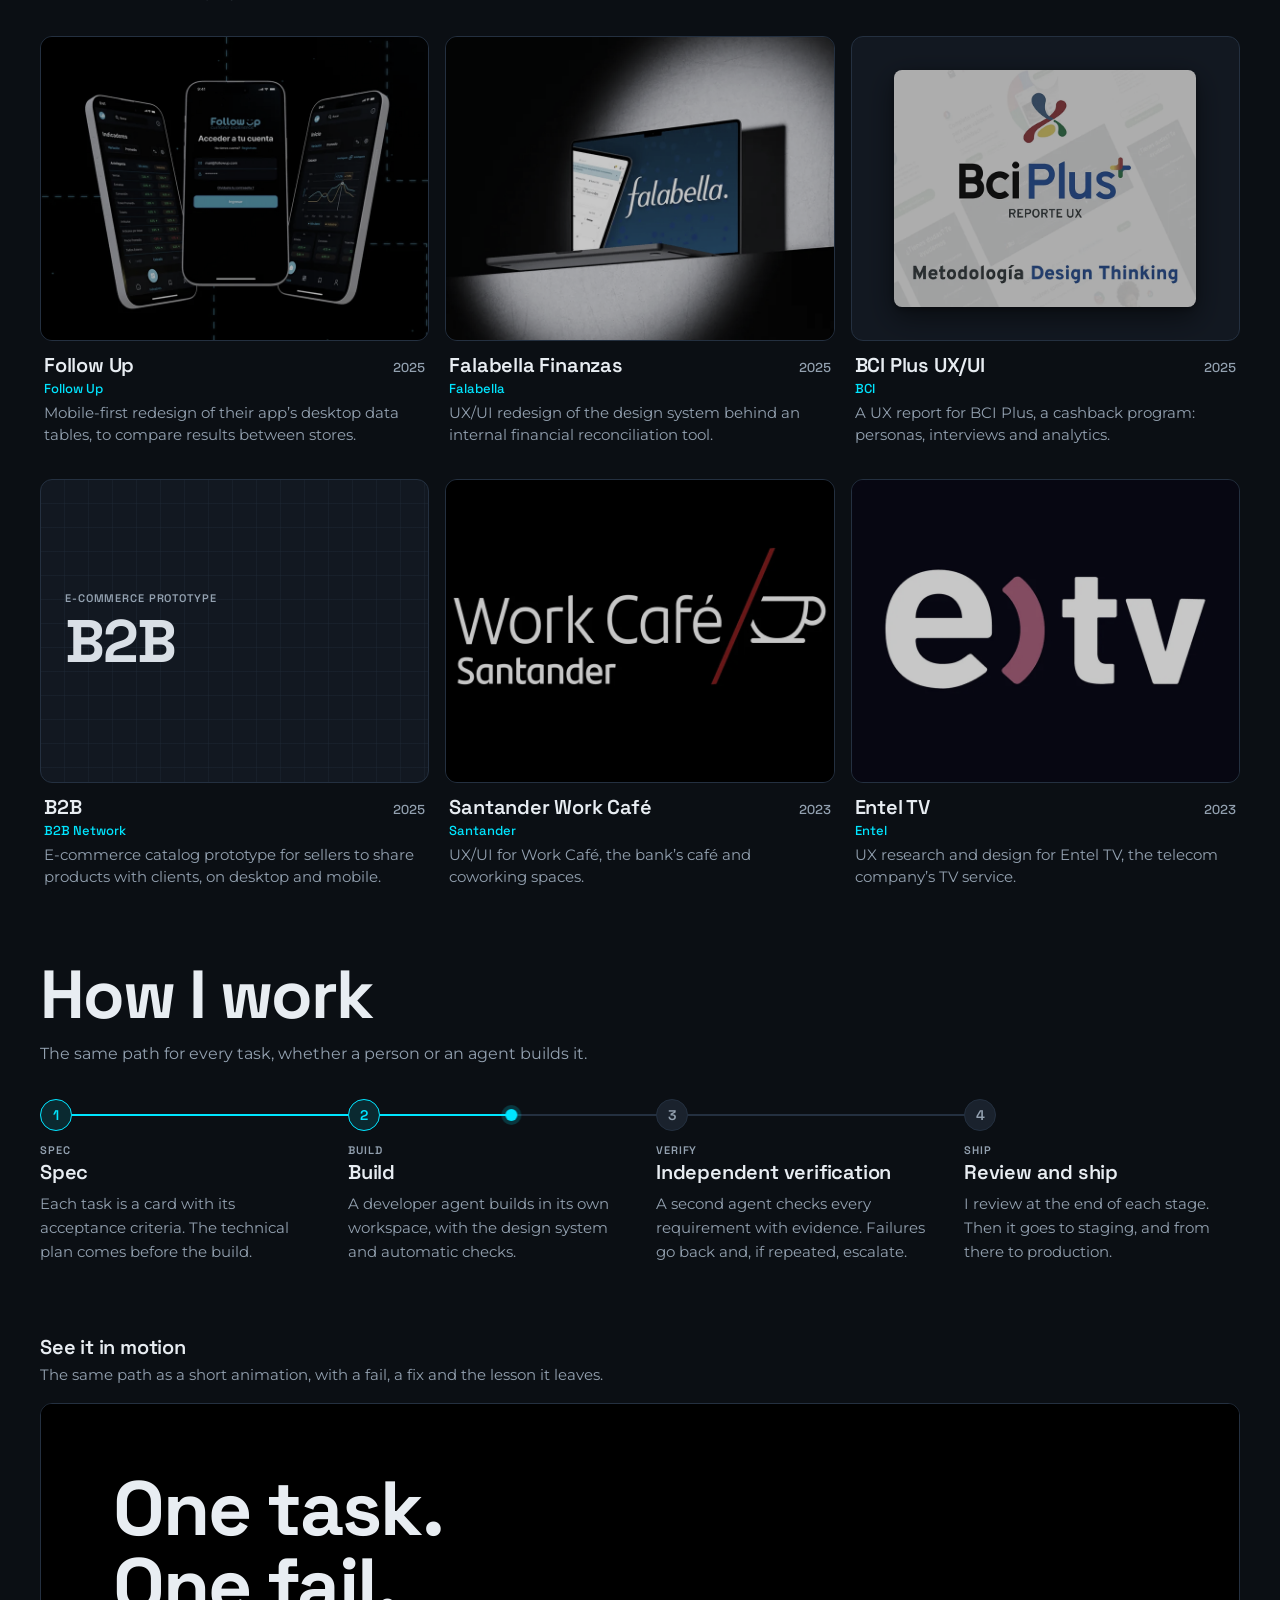
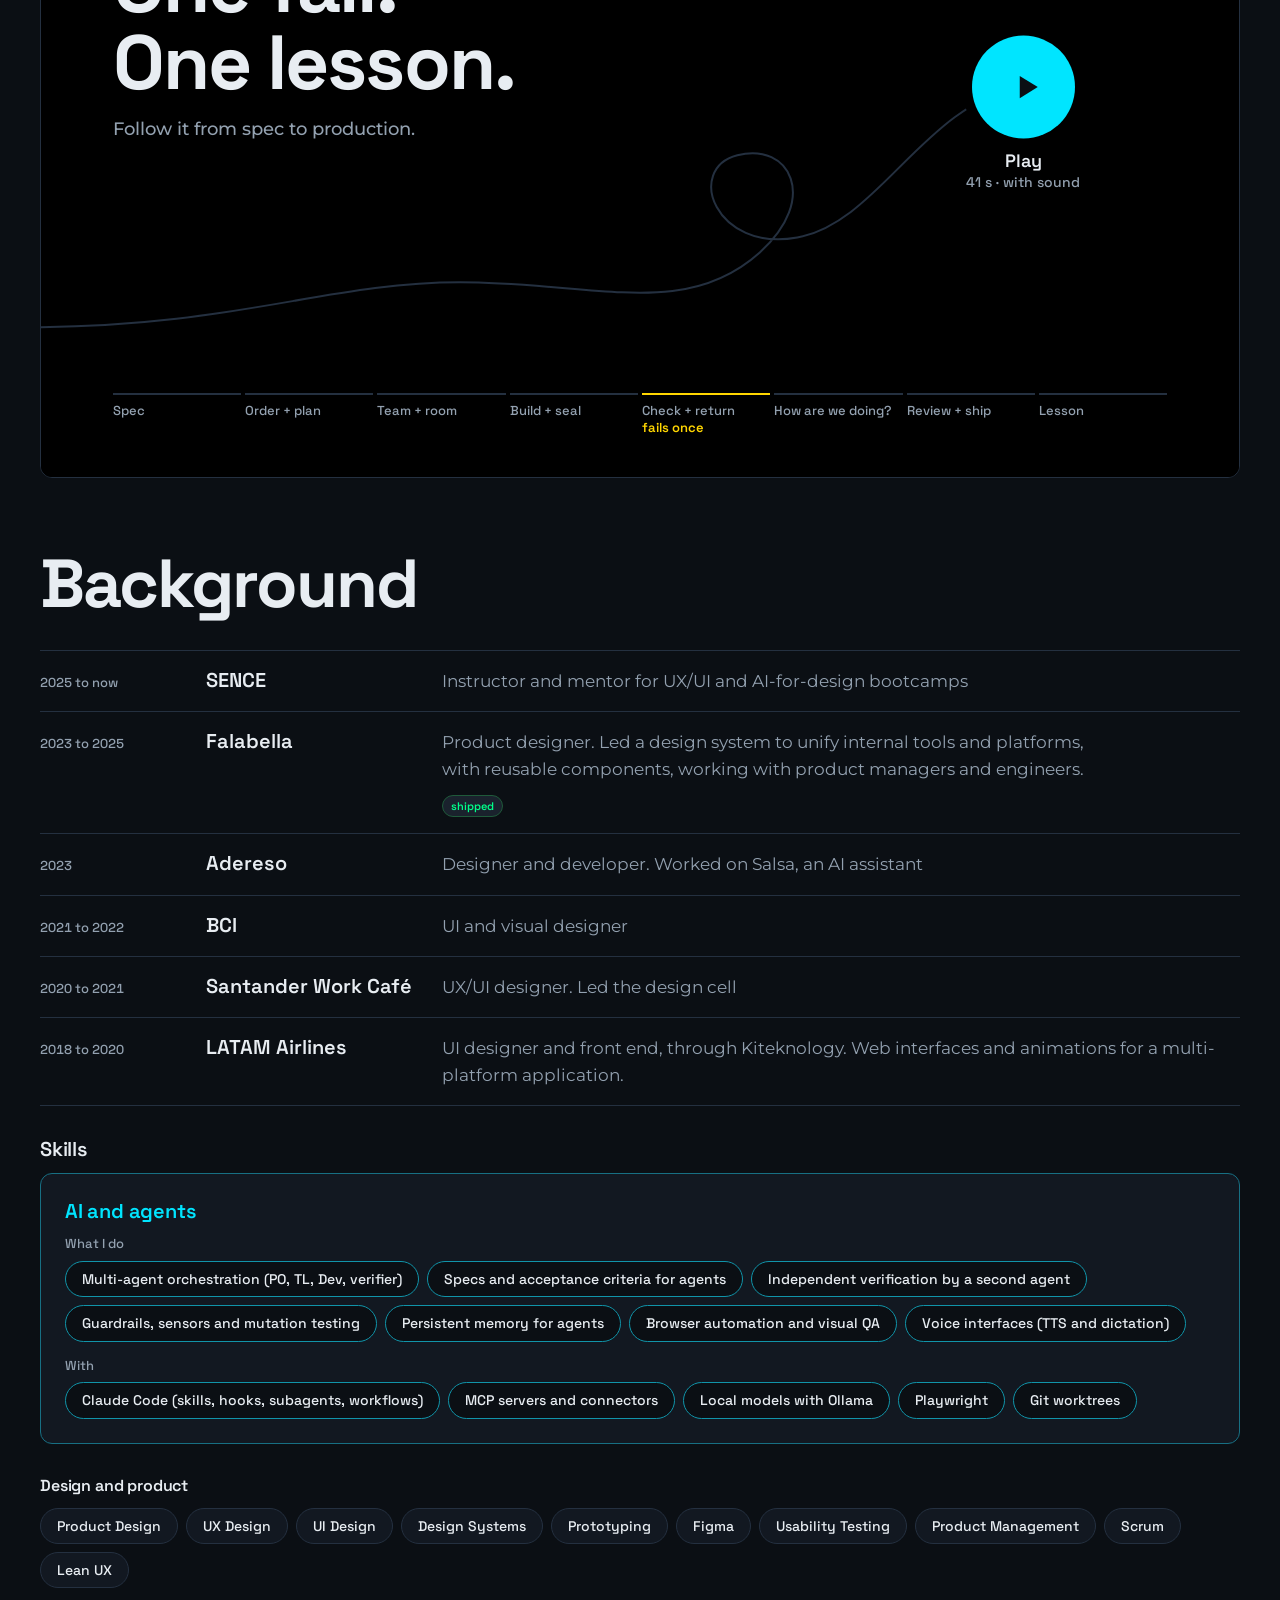
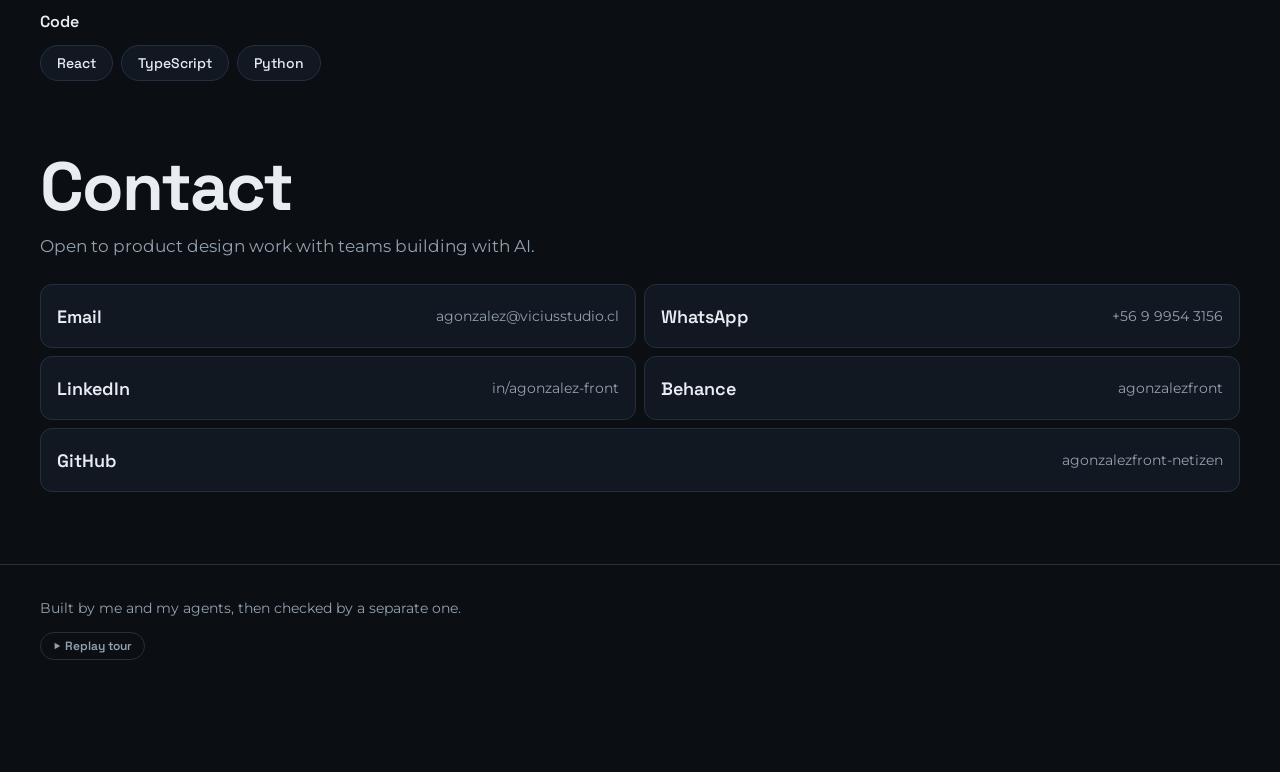
==== commit 93391596: "La barra del Recorrido se aparta mientras la pieza «Míralo en movimiento» está en pantalla Co-Author" ====
--- a/index.html
+++ b/index.html
@@ -48,7 +48,7 @@
 <link rel="stylesheet" href="https://fonts.googleapis.com/css2?family=Anton&family=Montserrat:ital,wght@0,400;0,500;0,600;1,400&family=Herr+Von+Muellerhoff&family=Space+Grotesk:wght@500;600;700&display=swap">
 <link rel="preload" as="image" href="img/alberto.webp" media="(min-width:768px)" fetchpriority="high">
 <link rel="preload" as="image" href="img/alberto-700.webp" media="(max-width:767px)" fetchpriority="high">
-<link rel="stylesheet" href="styles.css?v=faf5bfc2">
+<link rel="stylesheet" href="styles.css?v=ed8544b1">
 <script src="motion.js?v=fdd49e81" defer></script>
 <script src="swarm.js?v=e37504c4" defer></script>
 </head>
@@ -619,6 +619,12 @@
 /* El póster entero es zona de toque (pedido de Alberto 15-11 01:11: el play quedaba lejos del pulgar). Delega en el botón real:
    sigue habiendo UN solo control accesible (#fab-go; el póster es aria-hidden). Un arrastre de scroll no emite «click», así que no
    reproduce. Solo antes de arrancar: después el póster se va (is-run) y los controles de la pieza no pasan por aquí. */
+/* Con la pieza ya puesta y en pantalla, la barra flotante del Recorrido se aparta (clase en <html>; CSS en styles.css): si no,
+   quedaba encima de los controles de la pieza (Alberto 15-11 01:20). Vuelve sola al salir la pieza de pantalla. */
+if(window.IntersectionObserver){new IntersectionObserver(function(es){var v=es[es.length-1].isIntersecting;
+  document.documentElement.classList.toggle('fab-en-vista',v&&fig.classList.contains('is-on'));}).observe(fig);
+  new MutationObserver(function(){if(!fig.classList.contains('is-on'))return;var r=fig.getBoundingClientRect();
+    document.documentElement.classList.toggle('fab-en-vista',r.bottom>0&&r.top<innerHeight);}).observe(fig,{attributes:true,attributeFilter:['class']});}
 stage.addEventListener('click',function(e){
   if(state!==0||go.hidden||go.contains(e.target)||!e.target.closest||!e.target.closest('.poster'))return;
   go.click();
--- a/styles.css
+++ b/styles.css
@@ -572,6 +572,9 @@
   opacity:0;visibility:hidden;transform:translate(-50%,12px);pointer-events:none;
   transition:opacity .3s var(--ease),transform .3s var(--ease),visibility 0s linear .3s}
 .swarm-hud.is-on{opacity:1;visibility:visible;transform:translate(-50%,0);pointer-events:auto;transition-delay:0s}
+/* La pieza «See it in motion» puesta y en pantalla: la barra se aparta para no tapar sus controles (index.html pone fab-en-vista) */
+.fab-en-vista .swarm-hud.is-on{opacity:0;visibility:hidden;transform:translate(-50%,12px);pointer-events:none;
+  transition:opacity .3s var(--ease),transform .3s var(--ease),visibility 0s linear .3s}
 .swarm-hud.is-final{padding-right:var(--s-4);min-height:54px}
 .swarm-hud__dot{width:6px;height:6px;border-radius:50%;background:var(--ok);flex:none}
 .swarm-hud__txt{margin-right:var(--s-1)}
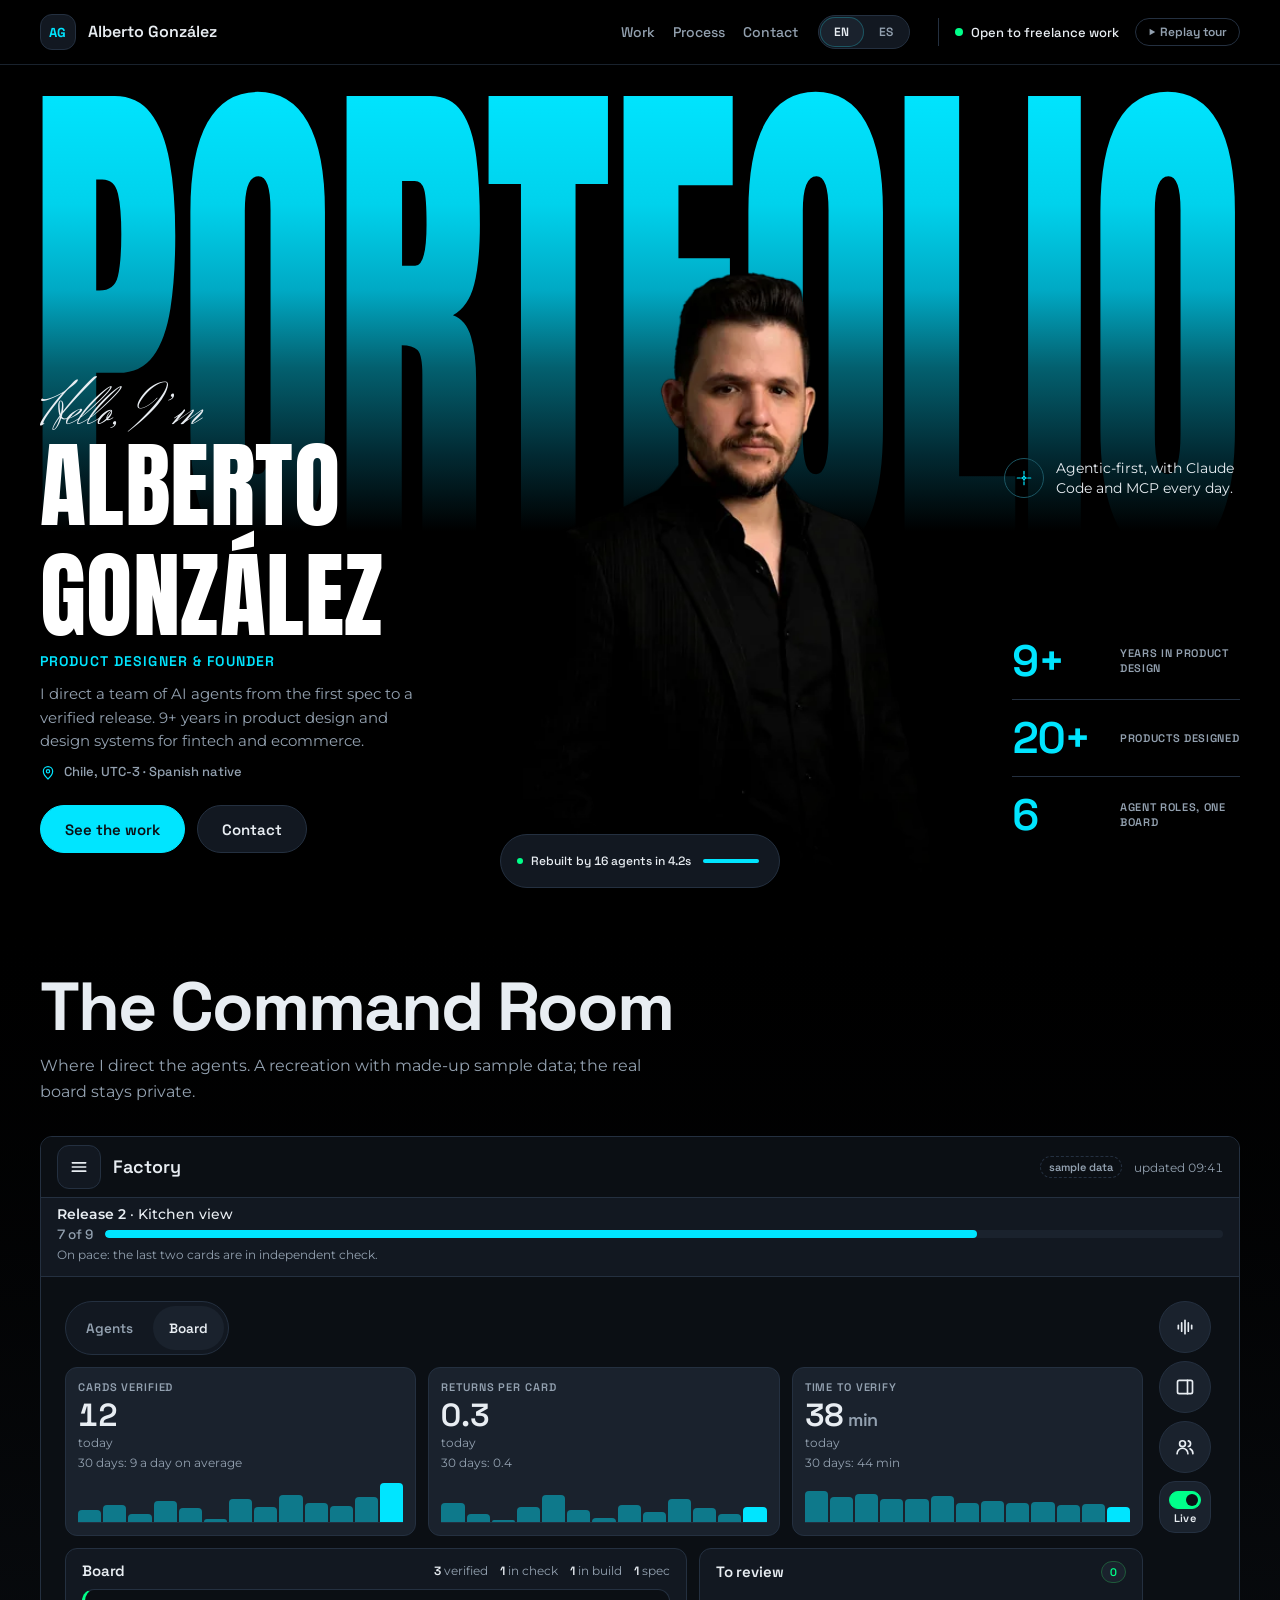
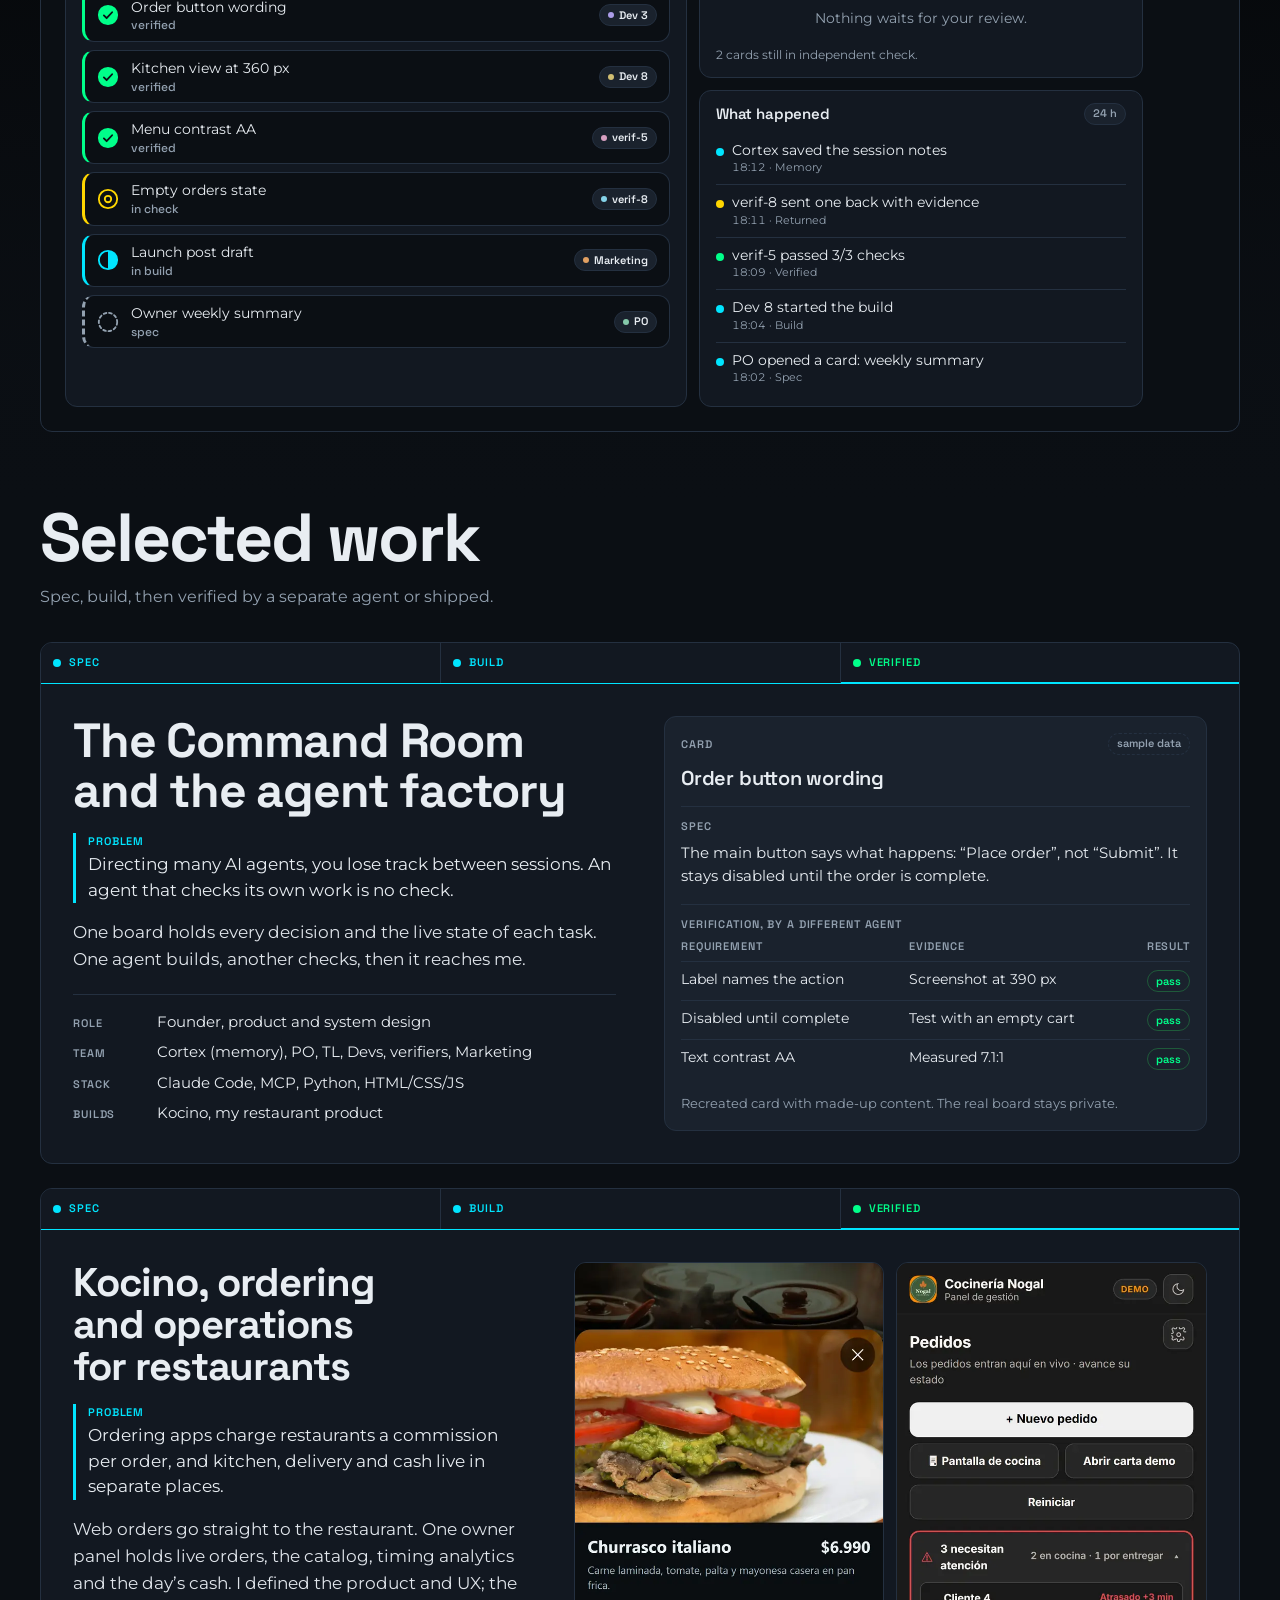
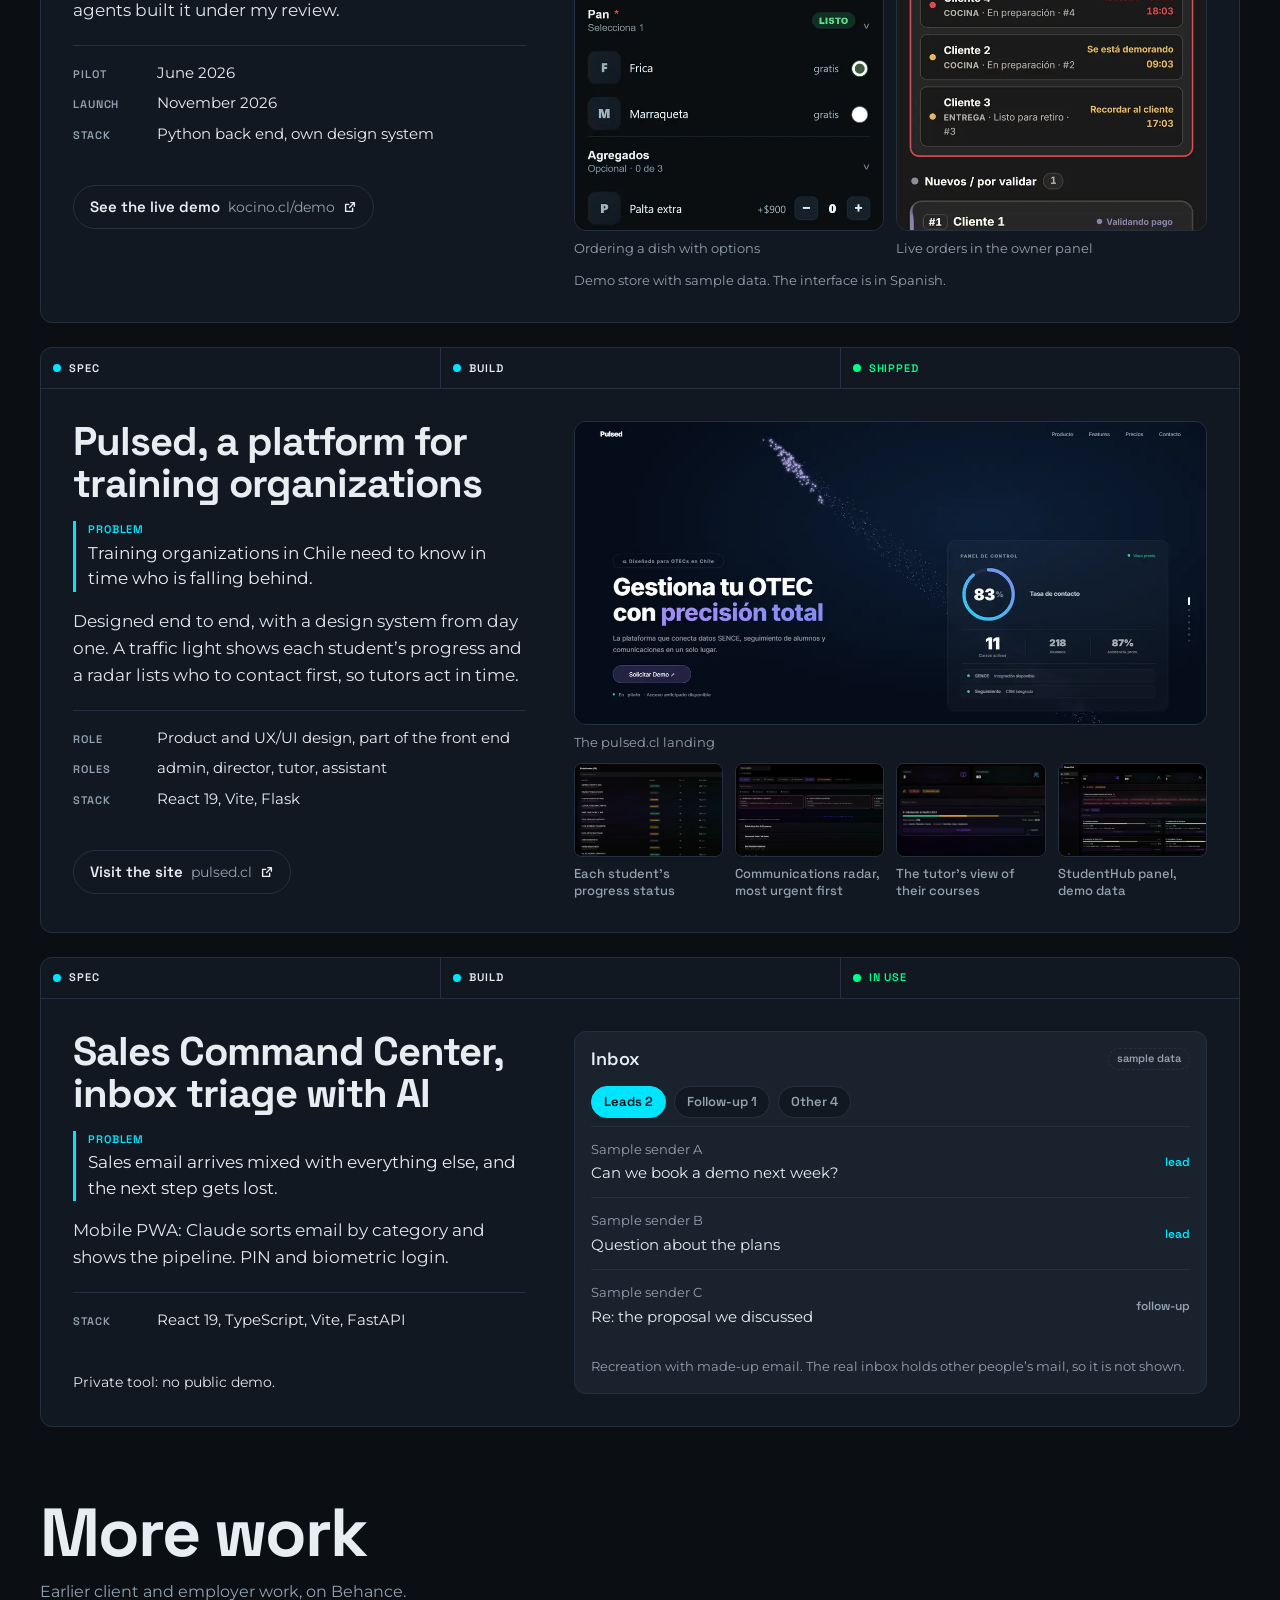
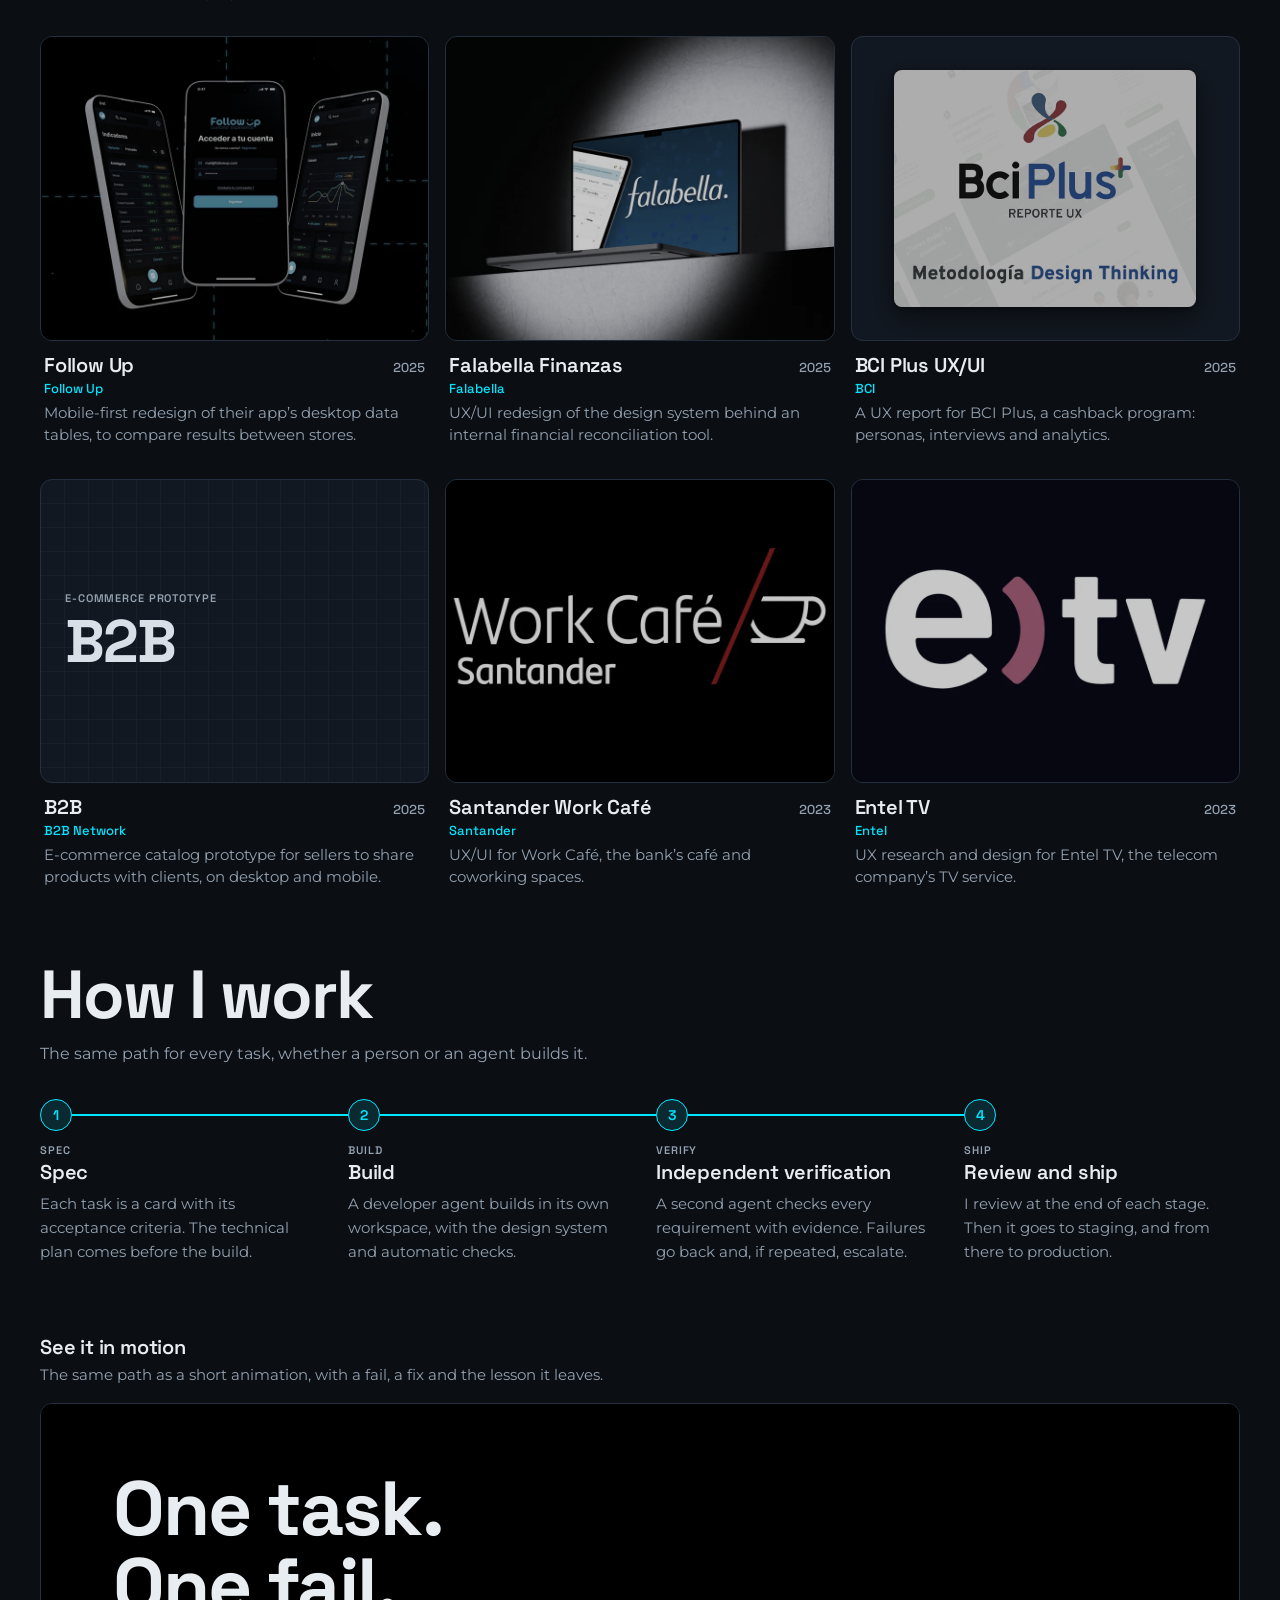
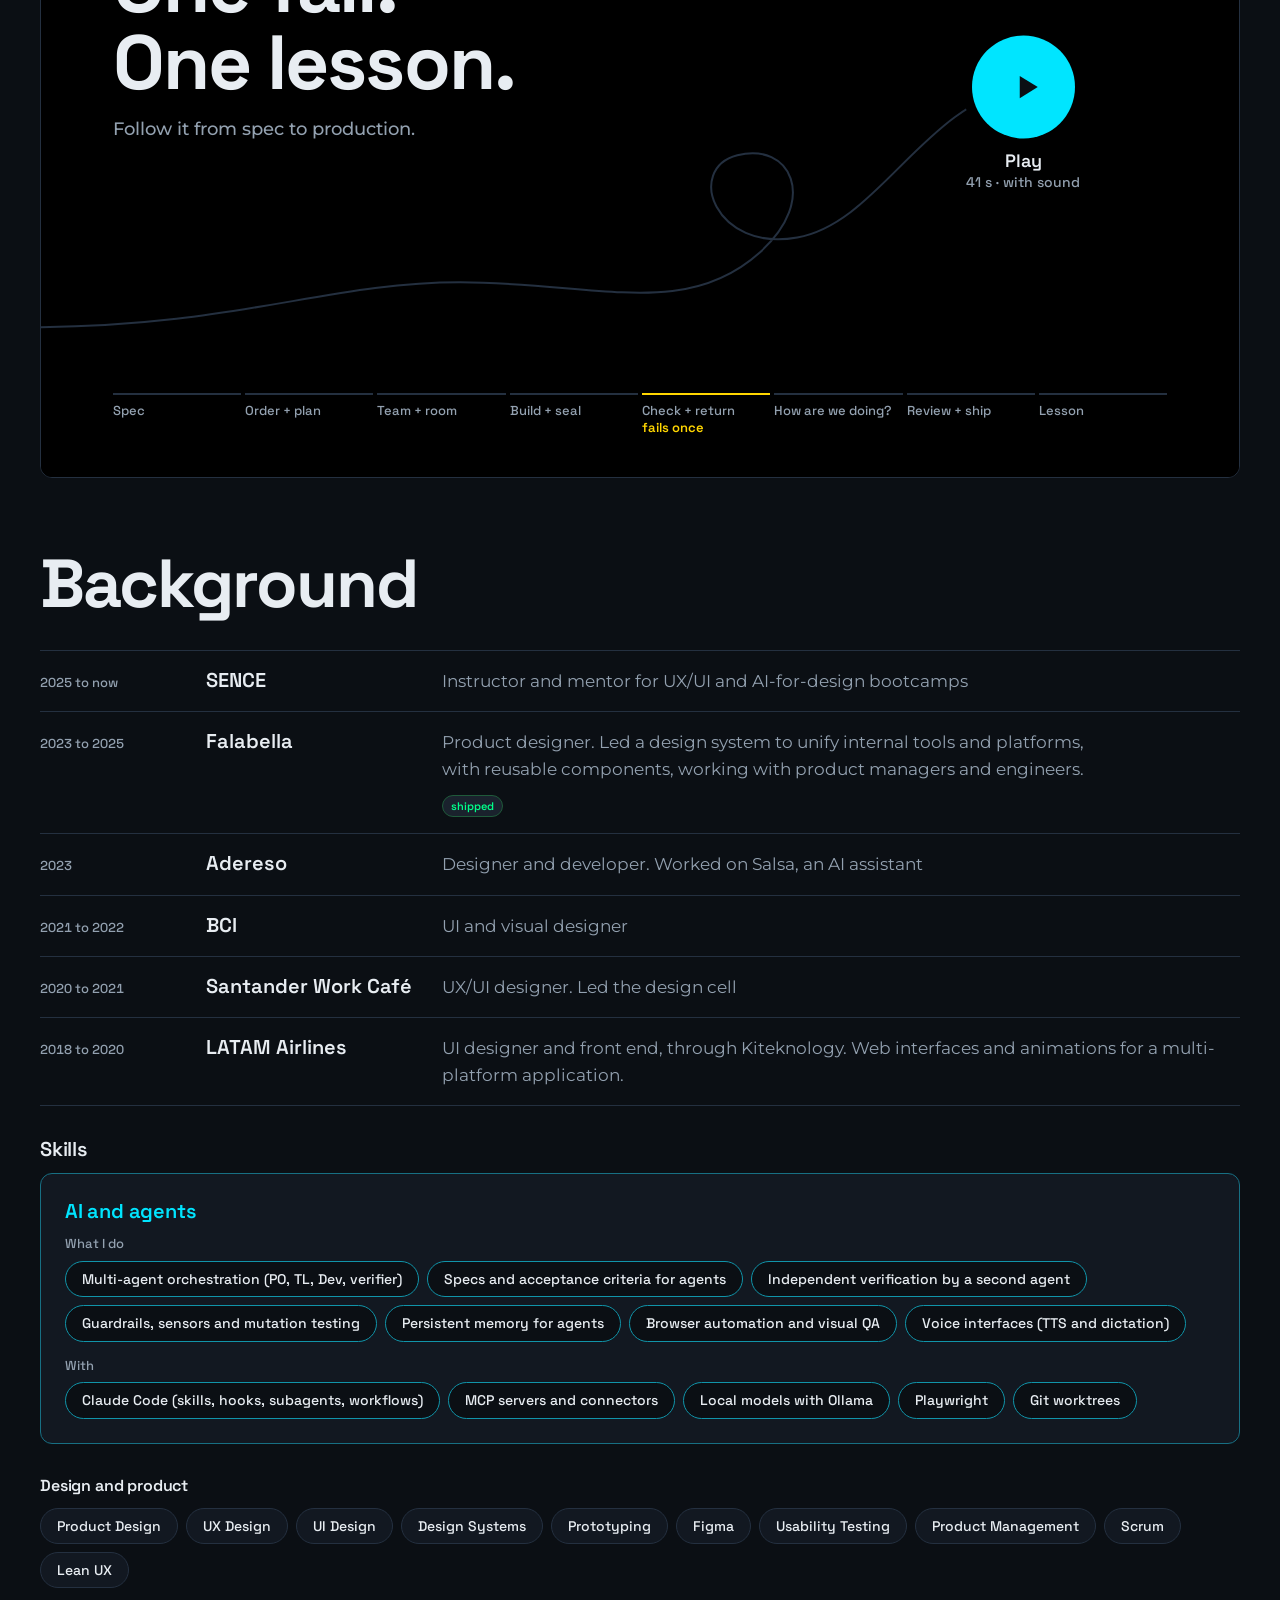
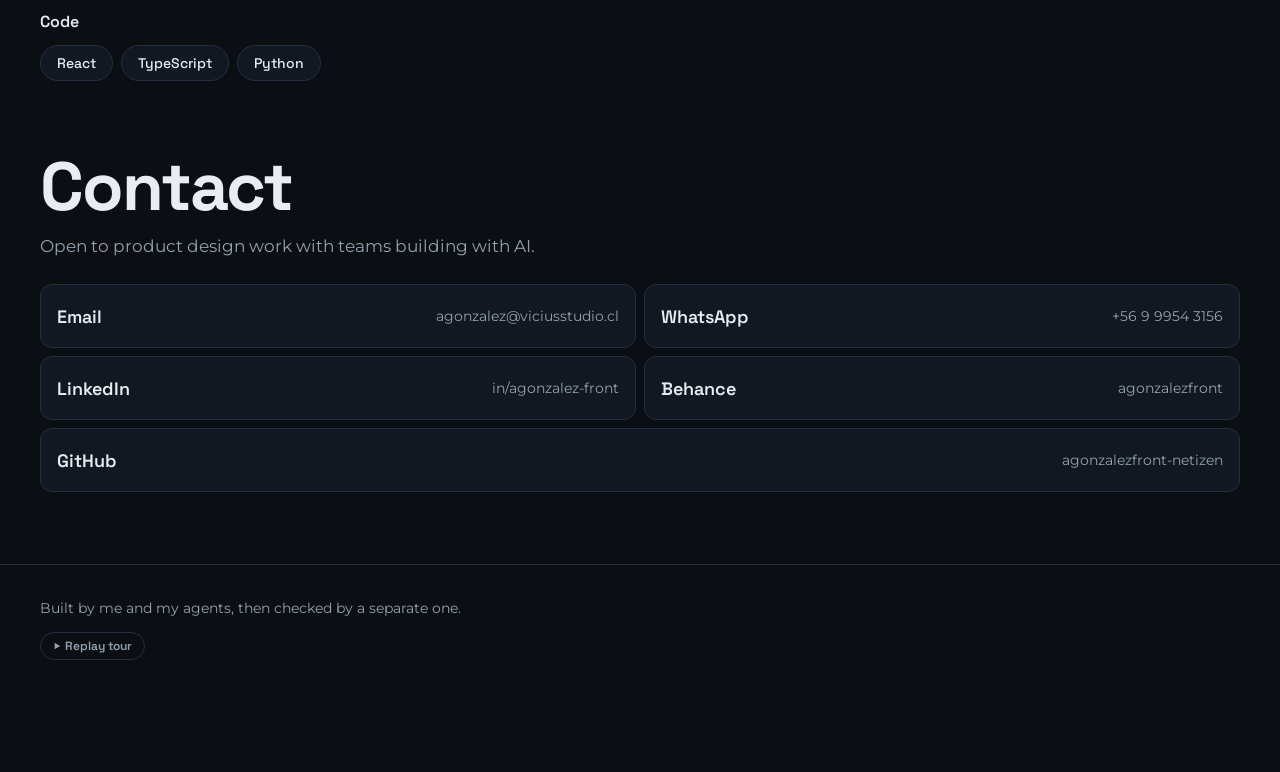
==== commit 04e103f4: "Portada: 20+ productos diseñados" ====
--- a/index.html
+++ b/index.html
@@ -26,7 +26,7 @@
 <link rel="alternate" hreflang="es" href="https://agonzalez.viciusstudio.cl/?lang=es">
 <link rel="alternate" hreflang="x-default" href="https://agonzalez.viciusstudio.cl/">
 <!-- Idioma (EN / ES): decide antes de pintar; el diccionario va en el mismo archivo (sin fetch: sirve por file://) -->
-<script src="i18n.js?v=7b099a76"></script>
+<script src="i18n.js?v=f50edd46"></script>
 <script>
 /* Decide antes de pintar si corre el enjambre: solo con JS y sin reduced-motion; corre en cada carga.
    Sin ancla, la etapa de inicio (pantalla negra) empieza ya desde el primer cuadro.
@@ -101,7 +101,7 @@
 
     <ul class="hero__stats" aria-label="In numbers" data-build data-by="Dev 3" data-drawer="Dev 3" data-order="4">
       <li><b>9+</b><span>Years in product design</span></li>
-      <li><b>4</b><span>Products designed and built</span></li>
+      <li><b>20+</b><span>Products designed</span></li>
       <li><b>6</b><span>Agent roles, one board</span></li>
     </ul>
 
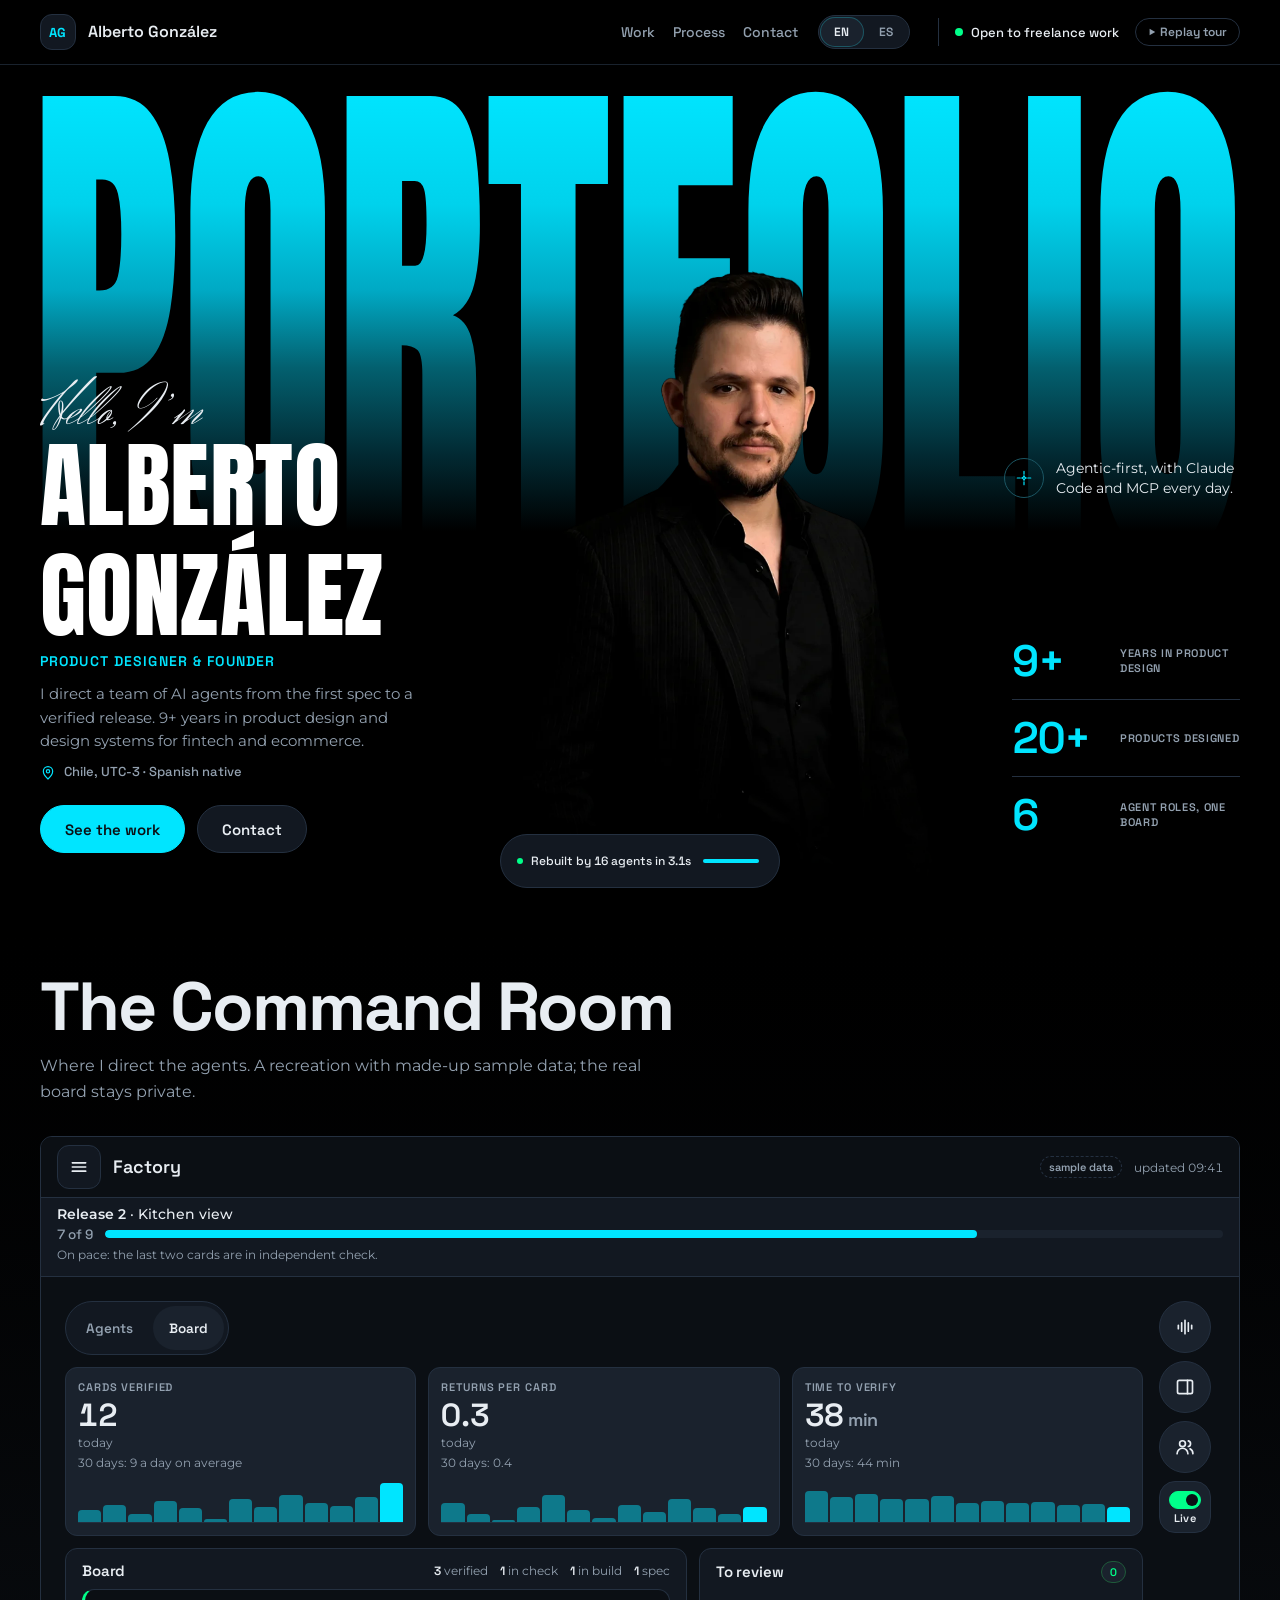
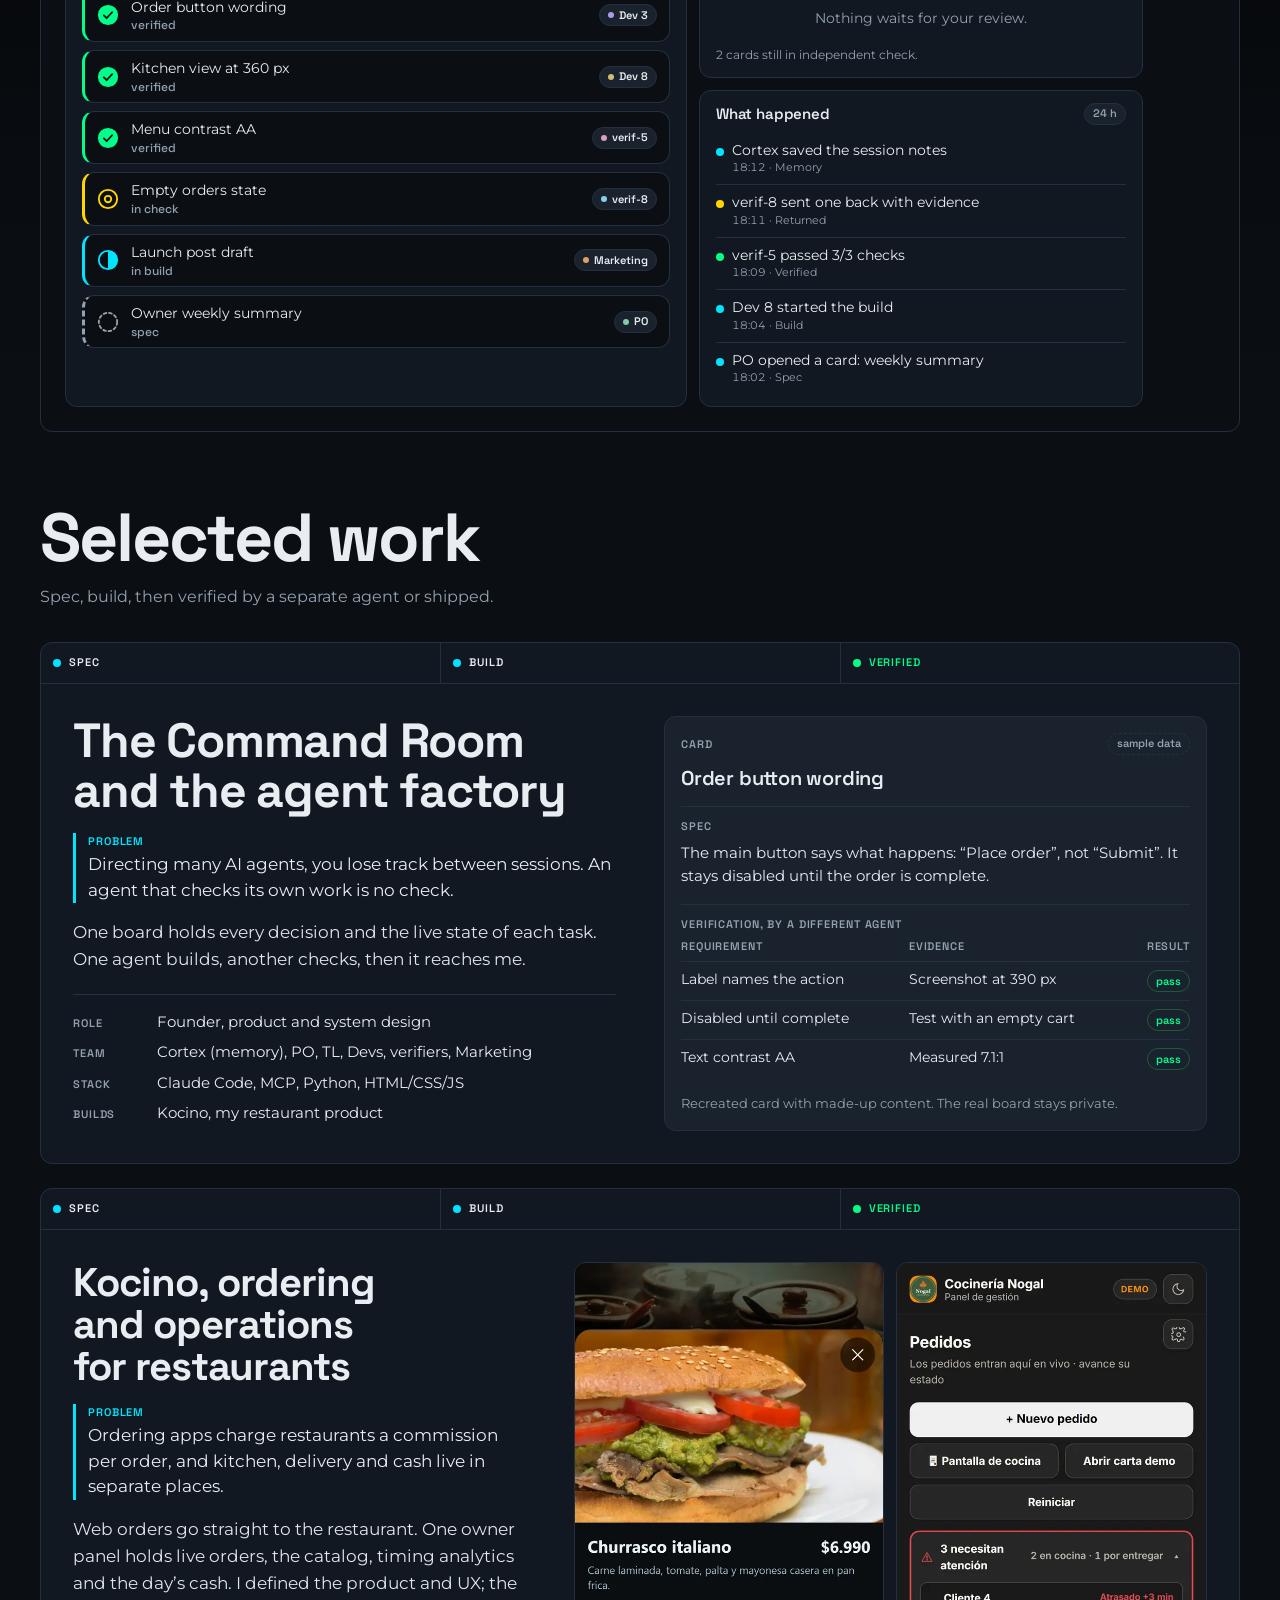
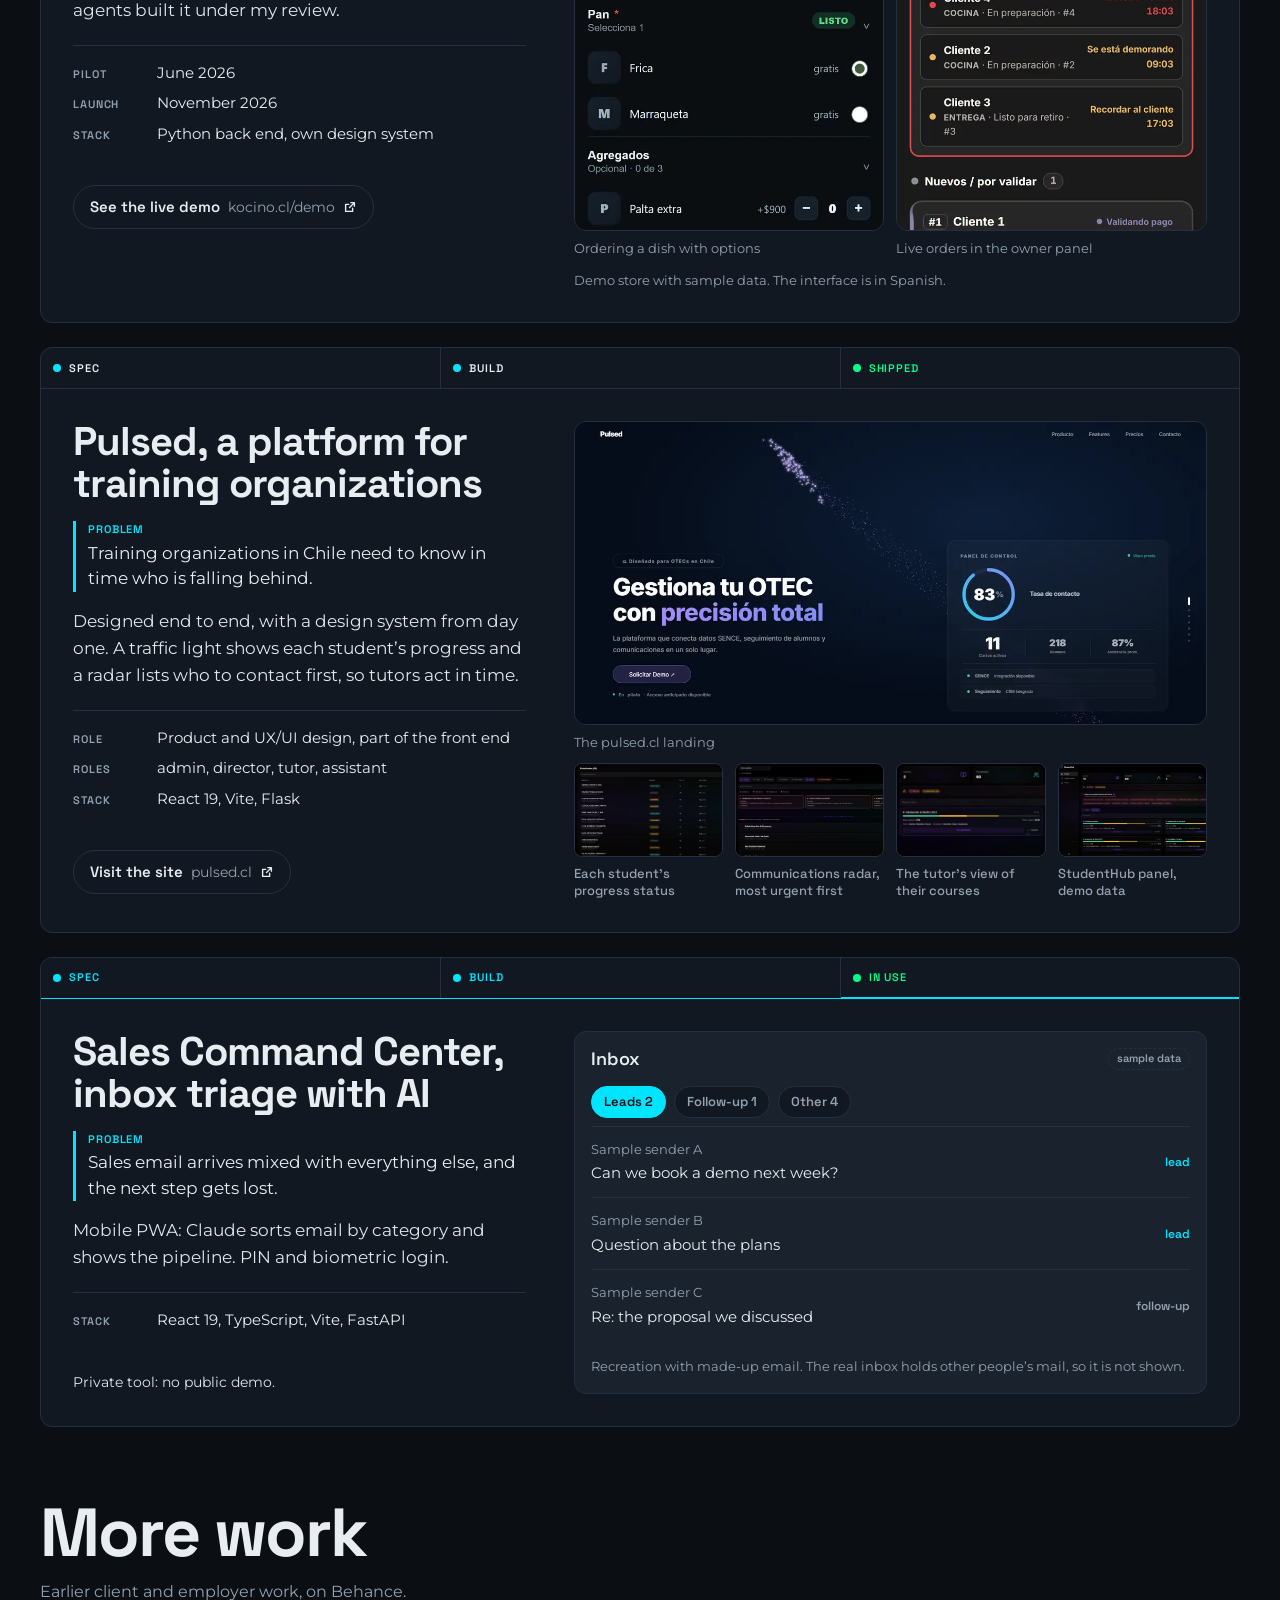
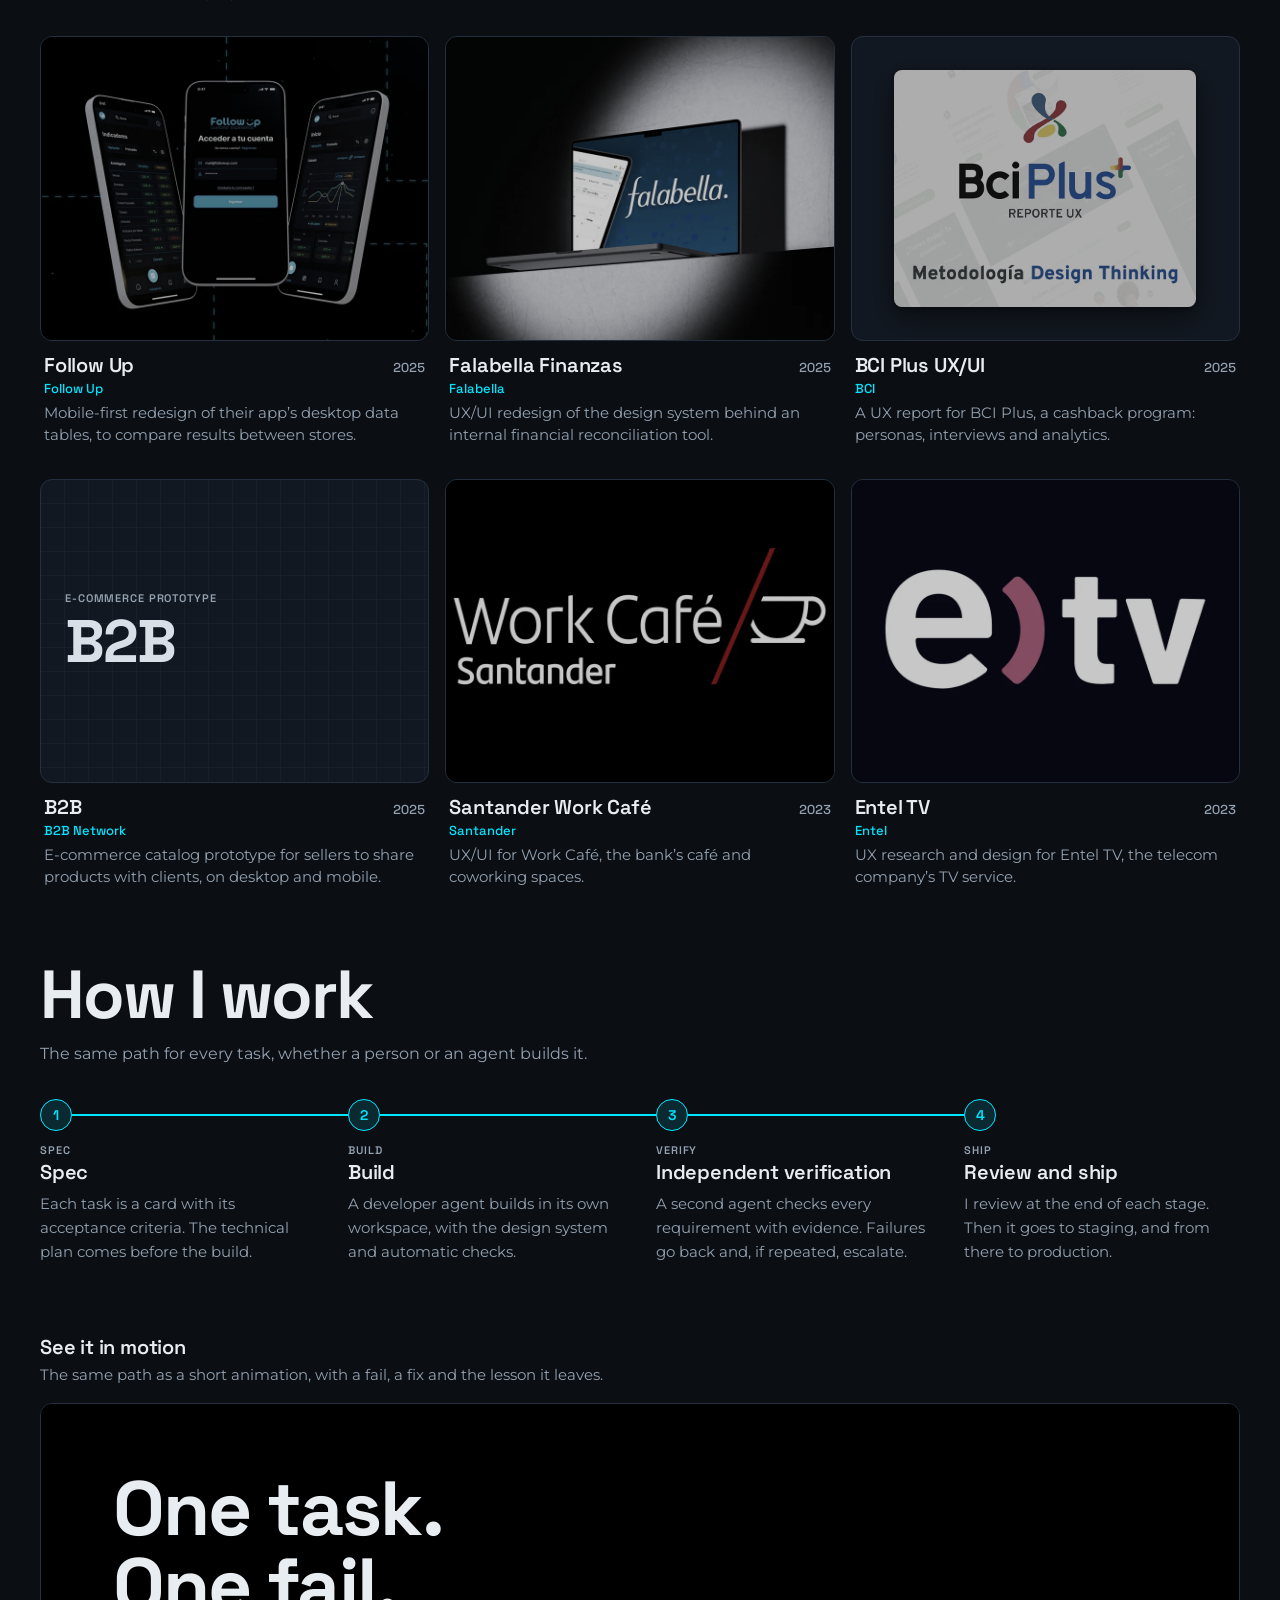
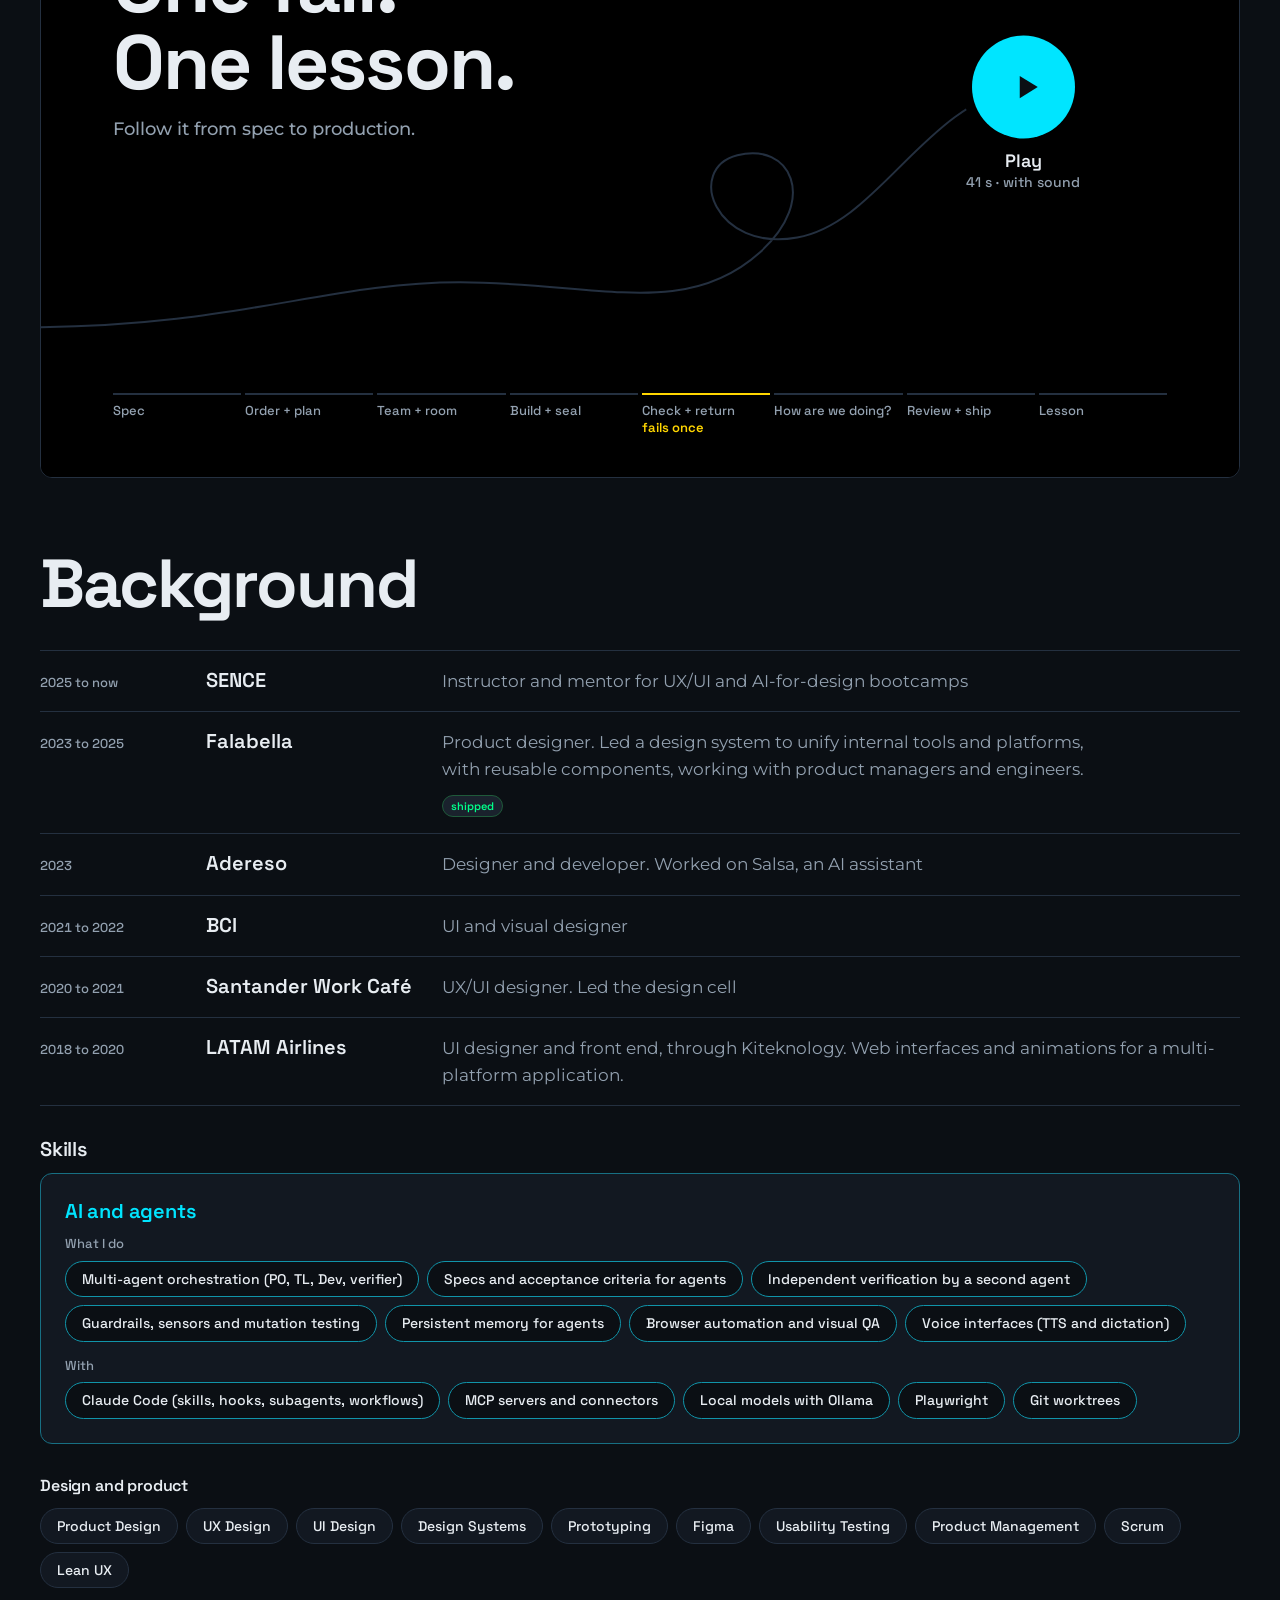
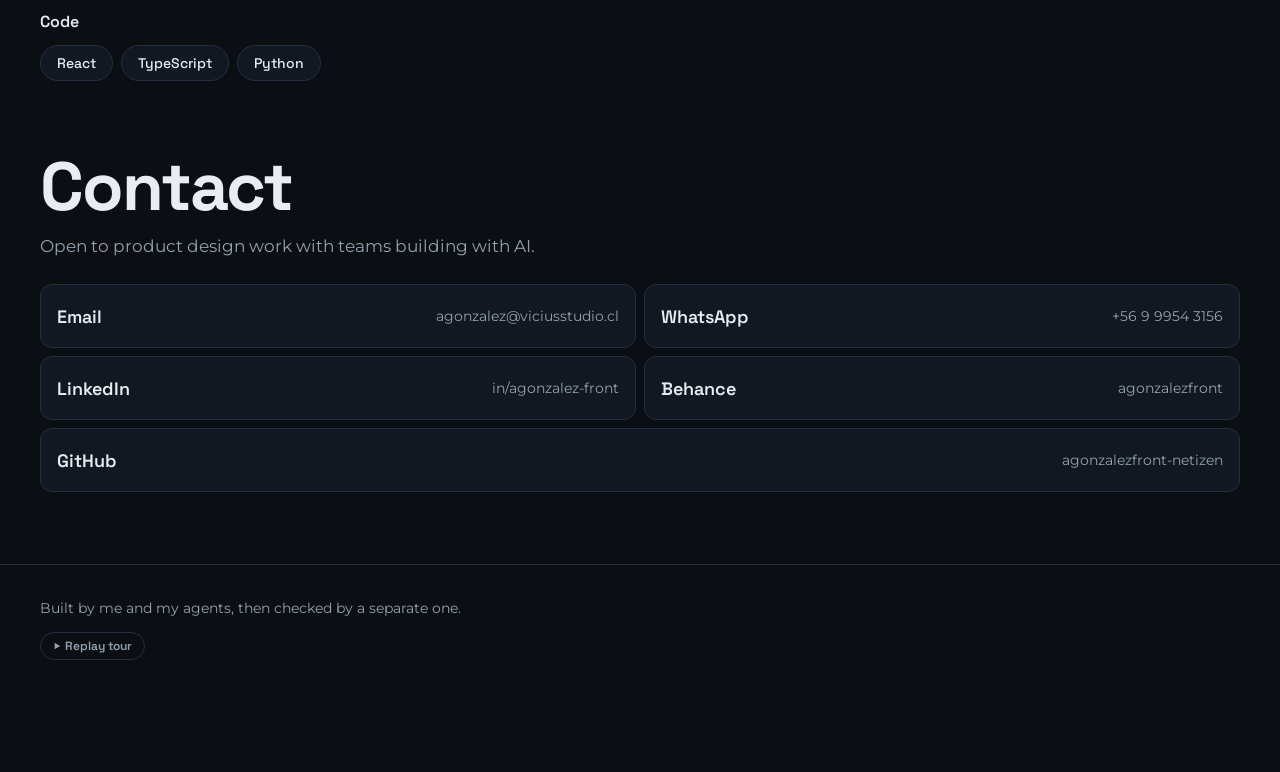
==== commit da24d600: "Portada: las cifras cuentan desde 0 al terminar su build Co-Authored-By: Claude Sonnet 5.5 <noreply@" ====
--- a/index.html
+++ b/index.html
@@ -48,8 +48,8 @@
 <link rel="stylesheet" href="https://fonts.googleapis.com/css2?family=Anton&family=Montserrat:ital,wght@0,400;0,500;0,600;1,400&family=Herr+Von+Muellerhoff&family=Space+Grotesk:wght@500;600;700&display=swap">
 <link rel="preload" as="image" href="img/alberto.webp" media="(min-width:768px)" fetchpriority="high">
 <link rel="preload" as="image" href="img/alberto-700.webp" media="(max-width:767px)" fetchpriority="high">
-<link rel="stylesheet" href="styles.css?v=ed8544b1">
-<script src="motion.js?v=fdd49e81" defer></script>
+<link rel="stylesheet" href="styles.css?v=9c960a89">
+<script src="motion.js?v=2275d51b" defer></script>
 <script src="swarm.js?v=e37504c4" defer></script>
 </head>
 <body>
--- a/styles.css
+++ b/styles.css
@@ -148,6 +148,7 @@
 .hero__stats li+li{padding-left:var(--s-3);border-left:1px solid var(--line)}
 .hero__stats b{font:600 32px/1 var(--f-display);letter-spacing:-.02em;color:var(--cyan);font-variant-numeric:tabular-nums}
 .hero__stats span{font:600 11px/1.35 var(--f-display);letter-spacing:.06em;text-transform:uppercase;color:var(--muted)}
+.hero__stats b>span{font:inherit;letter-spacing:inherit;text-transform:none;color:inherit} /* la cifra que cuenta (motion.js) hereda la de la <b>, no la etiqueta */
 
 .hero__note{position:relative;z-index:2;display:flex;align-items:center;gap:var(--s-3);margin-top:var(--s-5);font-size:14px;line-height:1.45;color:var(--text);max-width:30ch}
 .hero__note-ico{display:grid;place-items:center;width:40px;height:40px;flex:none;border-radius:50%;border:1px solid var(--cyan-line)}
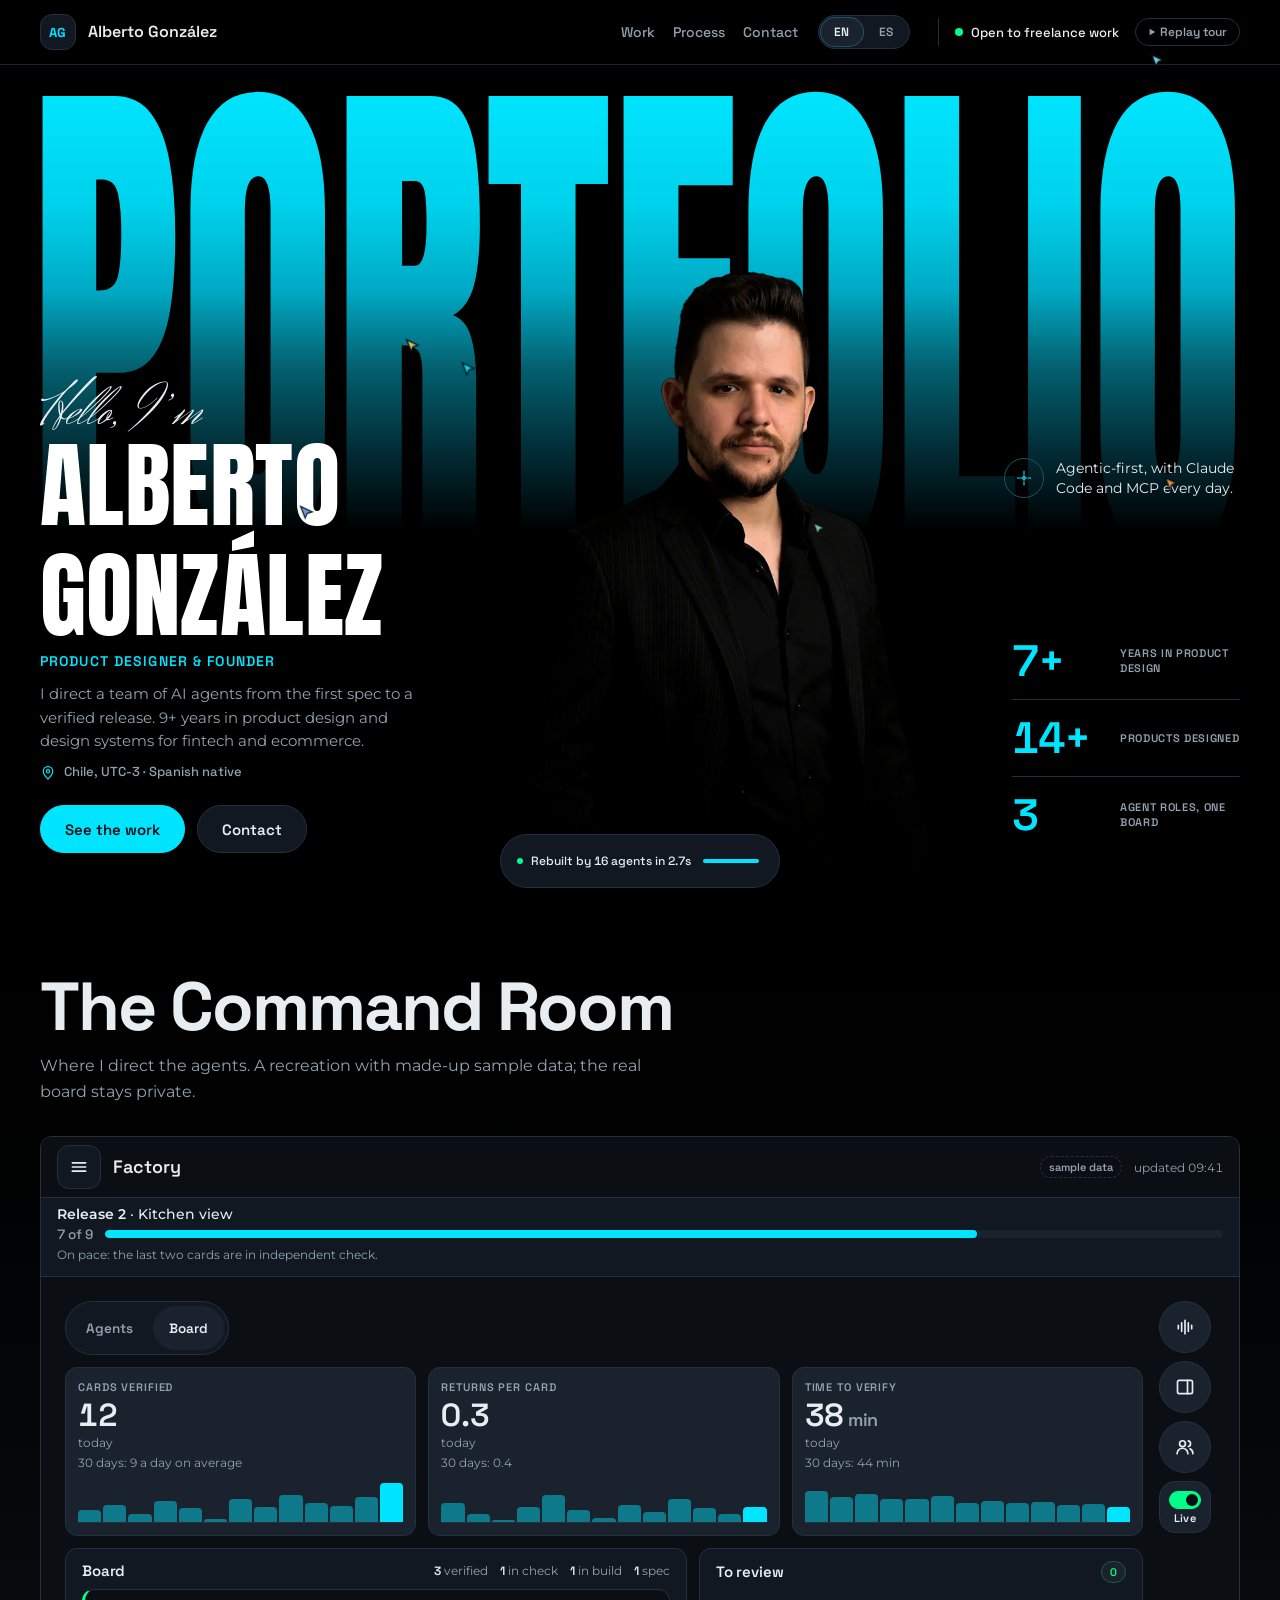
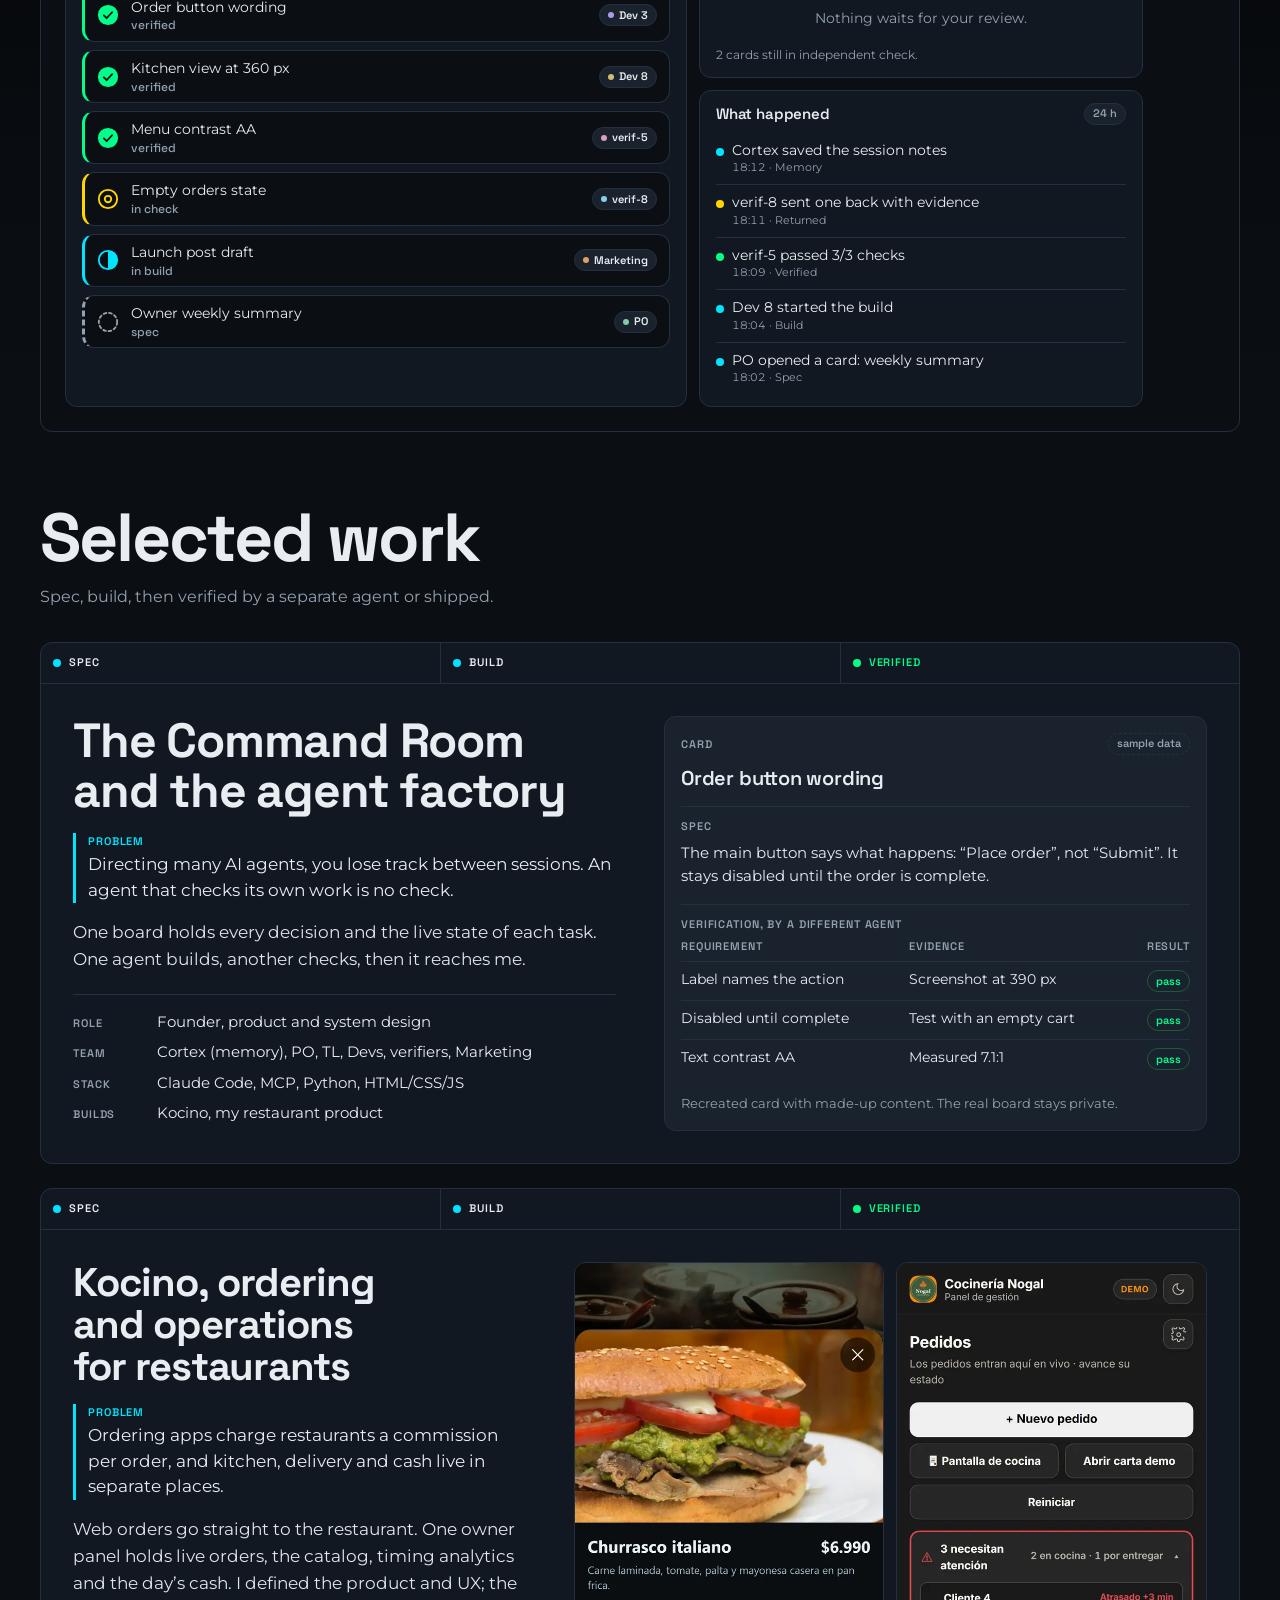
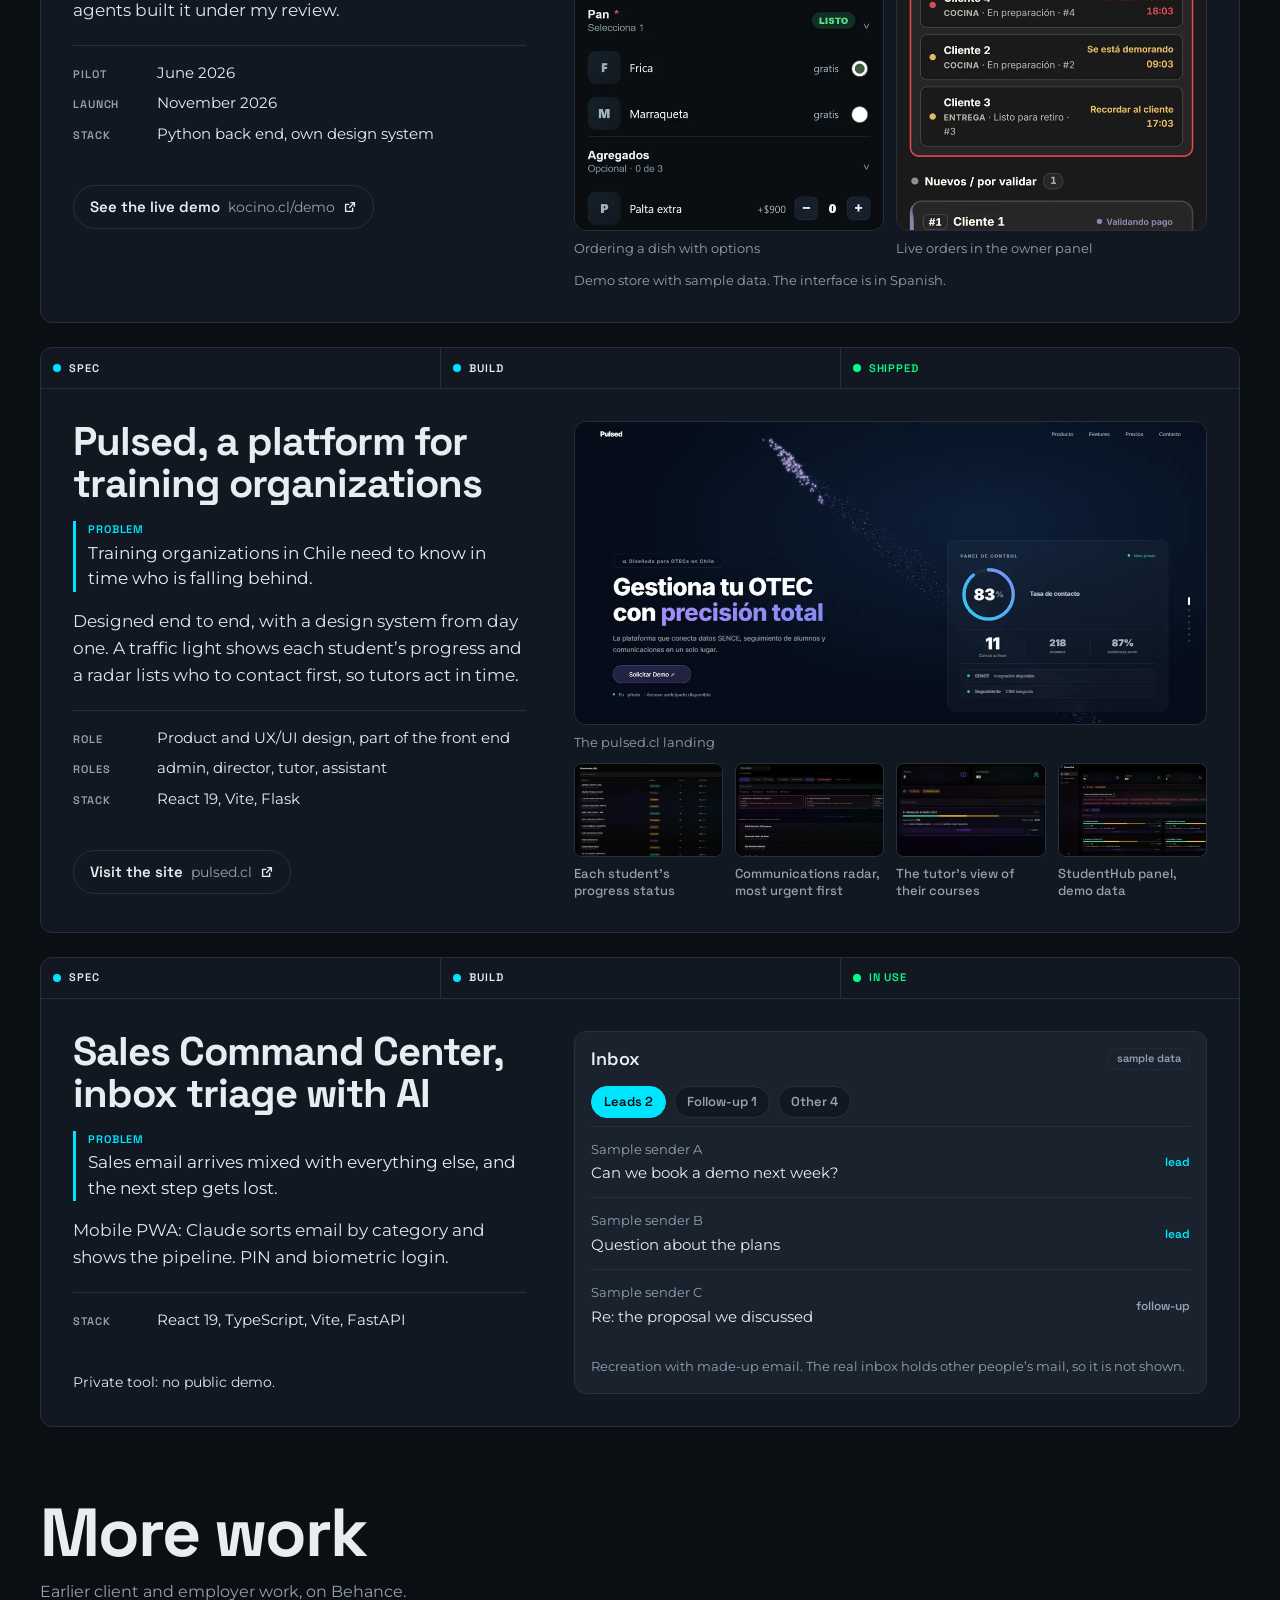
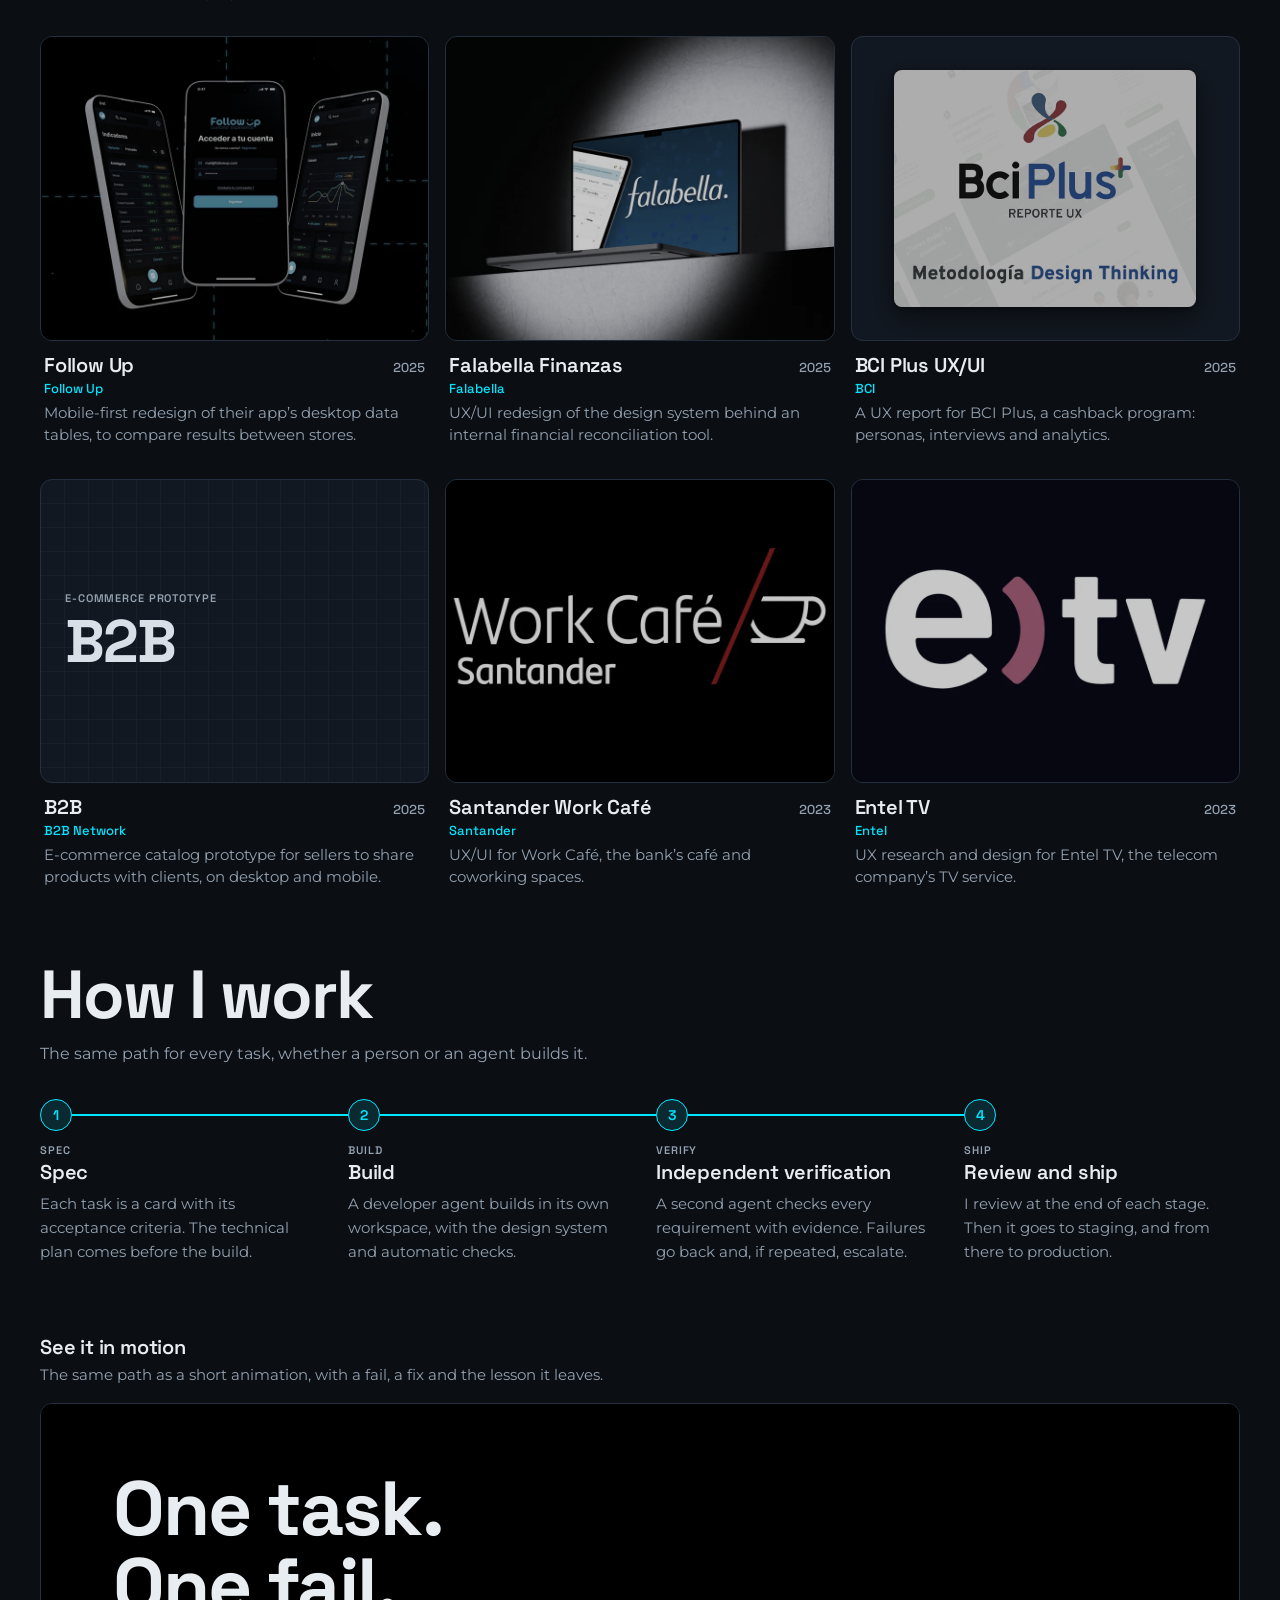
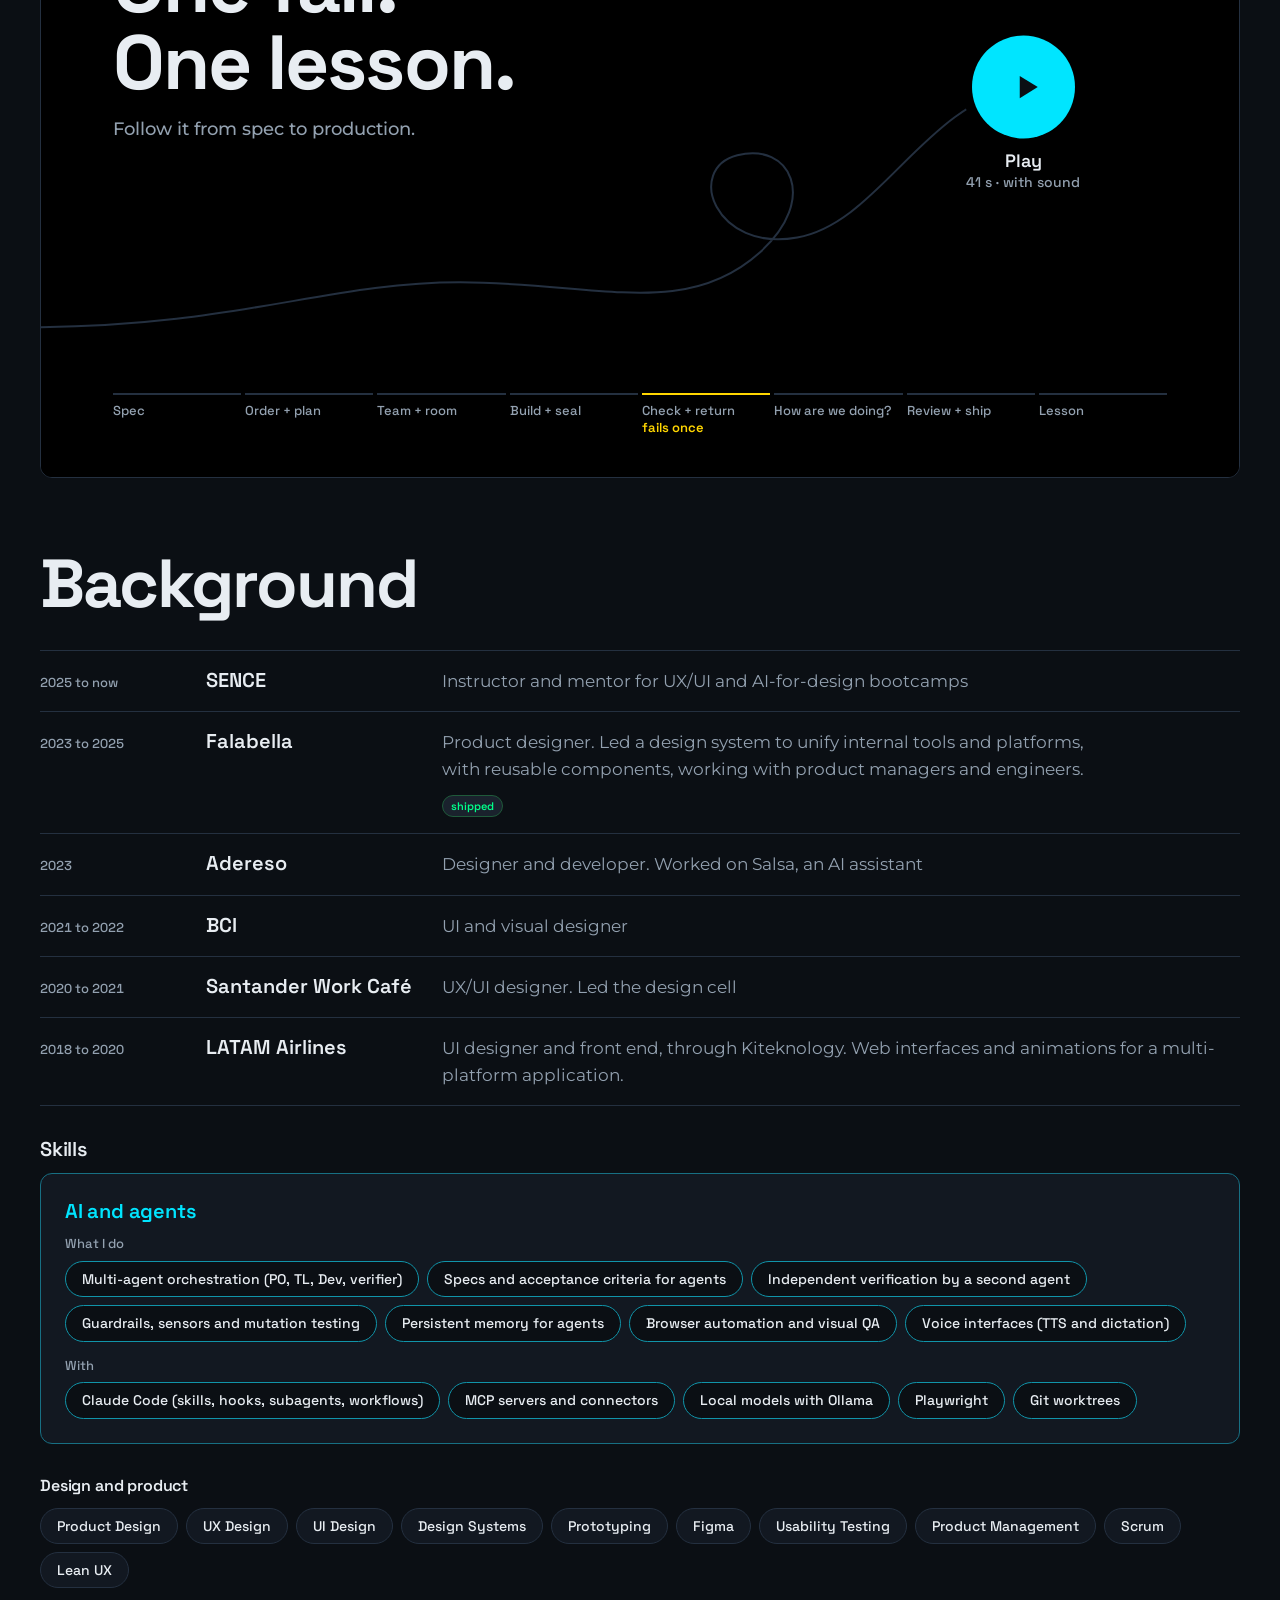
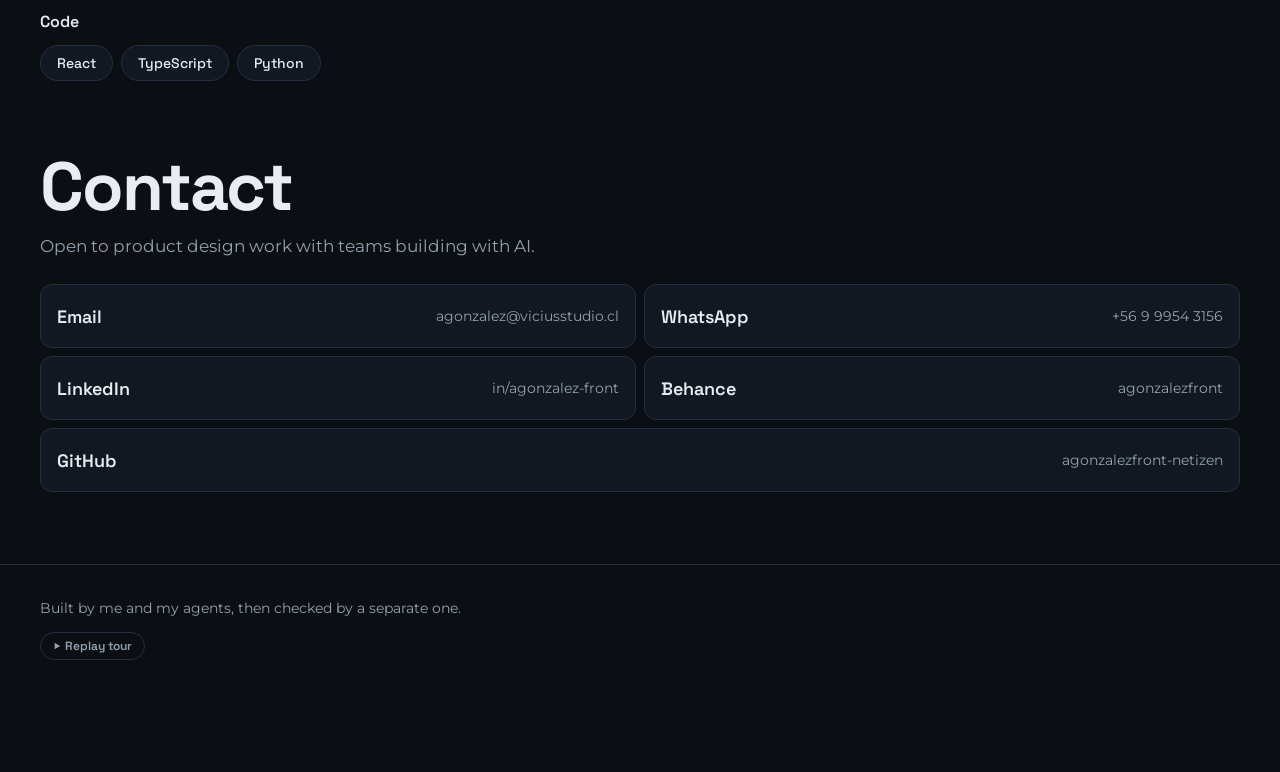
==== commit 6a3885af: "Video en teléfono: versión vertical nativa de las 8 escenas" ====
--- a/index.html
+++ b/index.html
@@ -48,7 +48,7 @@
 <link rel="stylesheet" href="https://fonts.googleapis.com/css2?family=Anton&family=Montserrat:ital,wght@0,400;0,500;0,600;1,400&family=Herr+Von+Muellerhoff&family=Space+Grotesk:wght@500;600;700&display=swap">
 <link rel="preload" as="image" href="img/alberto.webp" media="(min-width:768px)" fetchpriority="high">
 <link rel="preload" as="image" href="img/alberto-700.webp" media="(max-width:767px)" fetchpriority="high">
-<link rel="stylesheet" href="styles.css?v=9c960a89">
+<link rel="stylesheet" href="styles.css?v=724fc91f">
 <script src="motion.js?v=2275d51b" defer></script>
 <script src="swarm.js?v=e37504c4" defer></script>
 </head>
@@ -586,7 +586,7 @@
    Funciona igual por http y por file:// (script clásico insertado, sin fetch ni módulos; con file:// la voz suena por <audio>).
    Teléfono (≤ 699 px): la pieza se ve en la página con una cámara que la recorre (fabrica.js); el póster angosto lo pone styles.css. */
 (function(){var fig=document.getElementById('fabrica'),go=document.getElementById('fab-go');if(!fig||!go)return;
-var box=document.getElementById('seq-box'),stage=document.getElementById('seq'),VER='20261114d';
+var box=document.getElementById('seq-box'),stage=document.getElementById('seq'),VER='20261115v';
 var rm=window.matchMedia&&matchMedia('(prefers-reduced-motion: reduce)').matches;
 var I=window.__i18n,tr=function(k,en){return I?I.t(k):en;};
 if(rm){fig.classList.add('fab--rm');go.querySelector('.fab__lbl').textContent=tr('fab.anyway','Watch anyway');}
--- a/styles.css
+++ b/styles.css
@@ -413,7 +413,8 @@
 .fab__rm{display:none;margin-top:var(--s-2);color:var(--muted);font-size:14px}
 .fab--rm:not(.is-on) .fab__rm{display:block}
 @media (max-width:699px){
-  .fab__stage{aspect-ratio:auto;height:430.5px;width:auto;margin:0 calc(-1 * var(--gutter));border-radius:0;border-left:0;border-right:0}
+  /* cuadro vertical nativo de la pieza (fabrica.js: VW × VH = 360 × 480); con la cámara de antes (CAMARA, .fab--cam) vuelve a 430,5 px en fabrica.css */
+  .fab__stage{aspect-ratio:360/480;height:auto;width:auto;margin:0 calc(-1 * var(--gutter));border-radius:0;border-left:0;border-right:0}
 }
 
 /* Póster C «Titular» (propuesta elegida el 14-11, _revision/poster-propuestas/). Solo tokens; Space Grotesk 700 en el titular
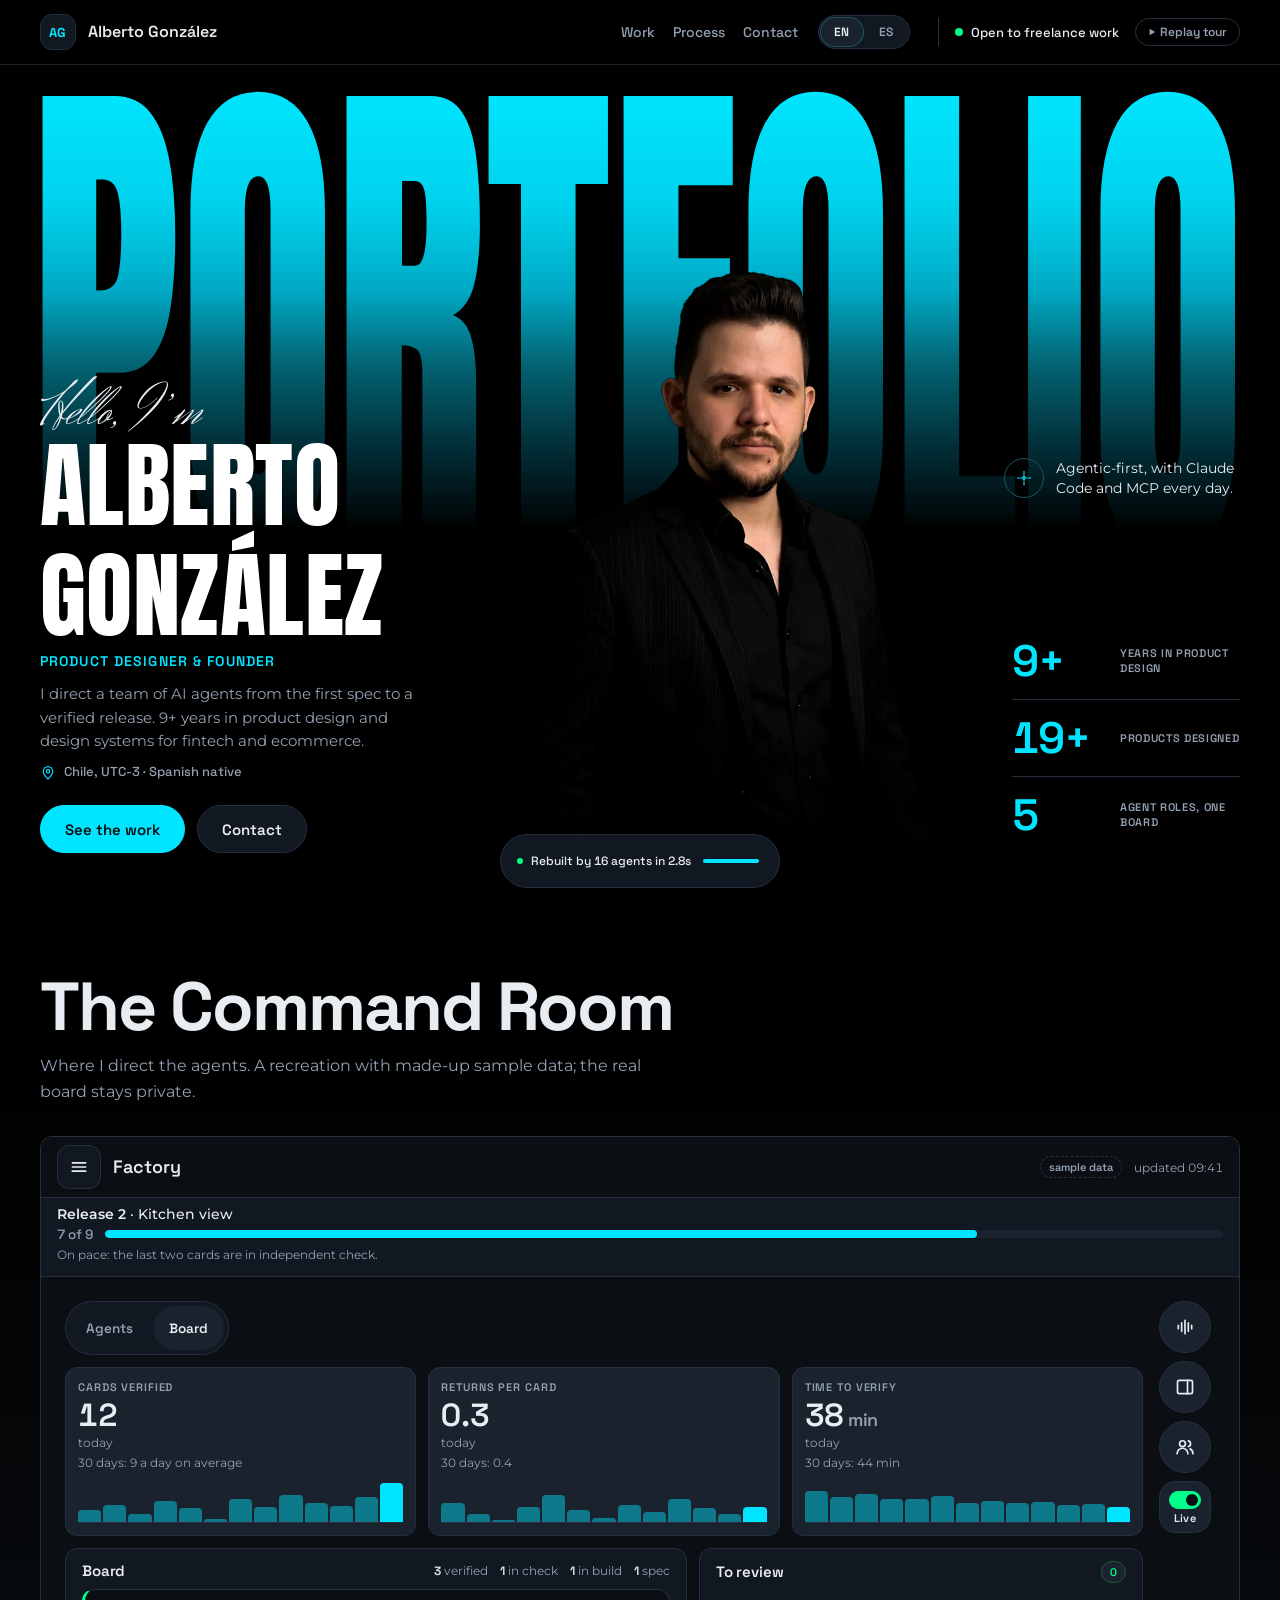
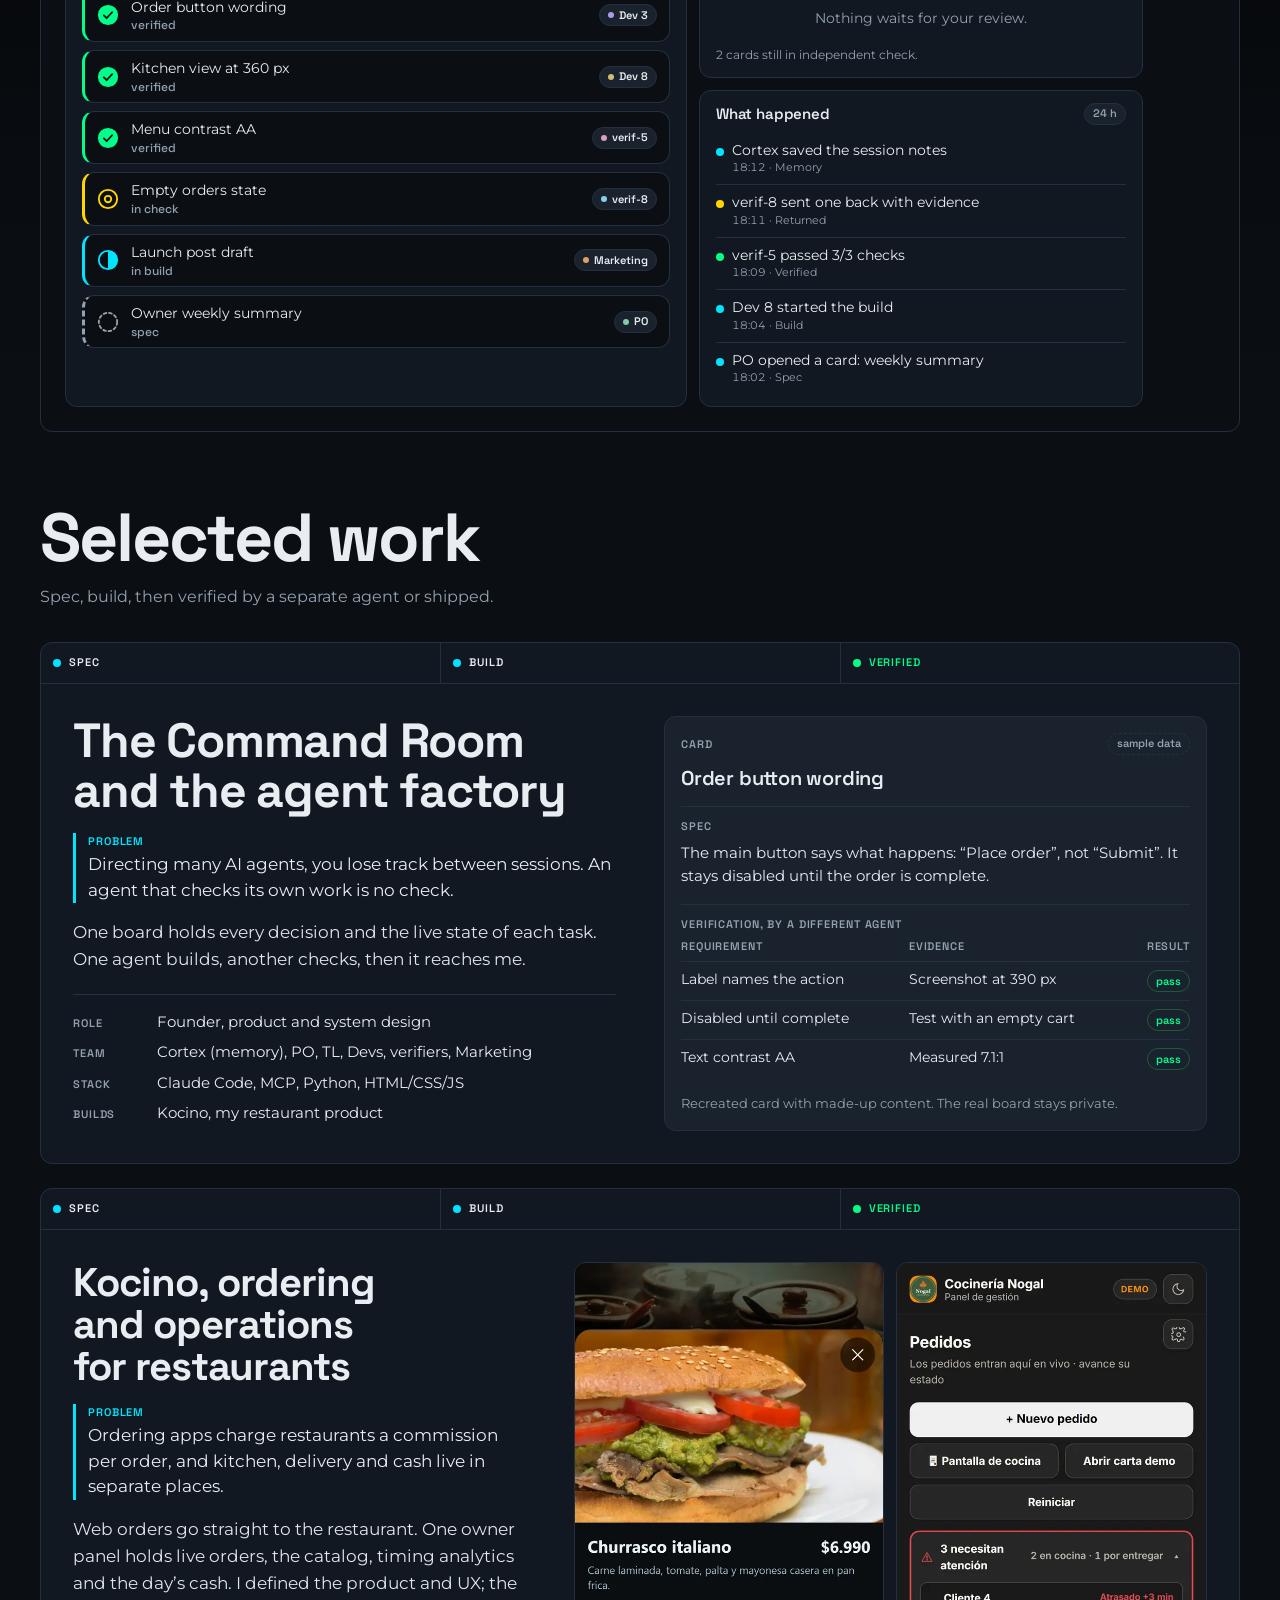
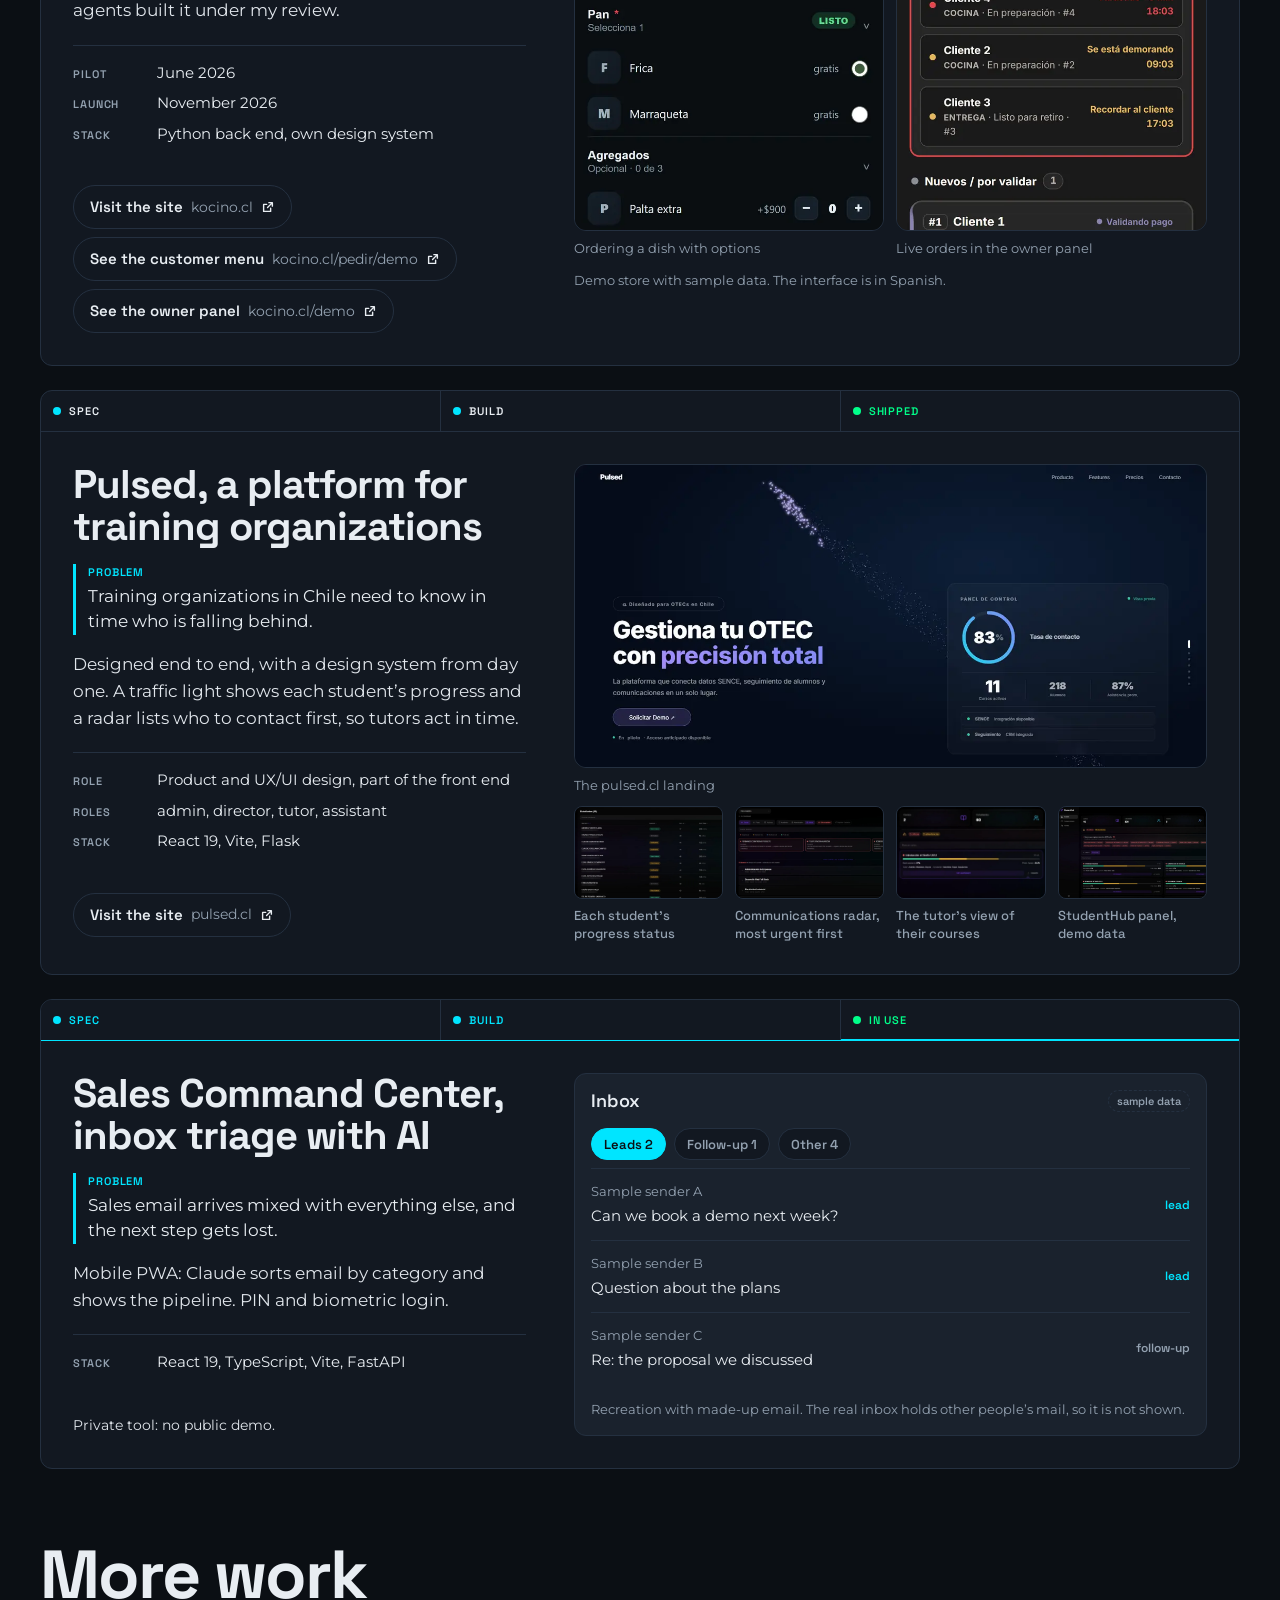
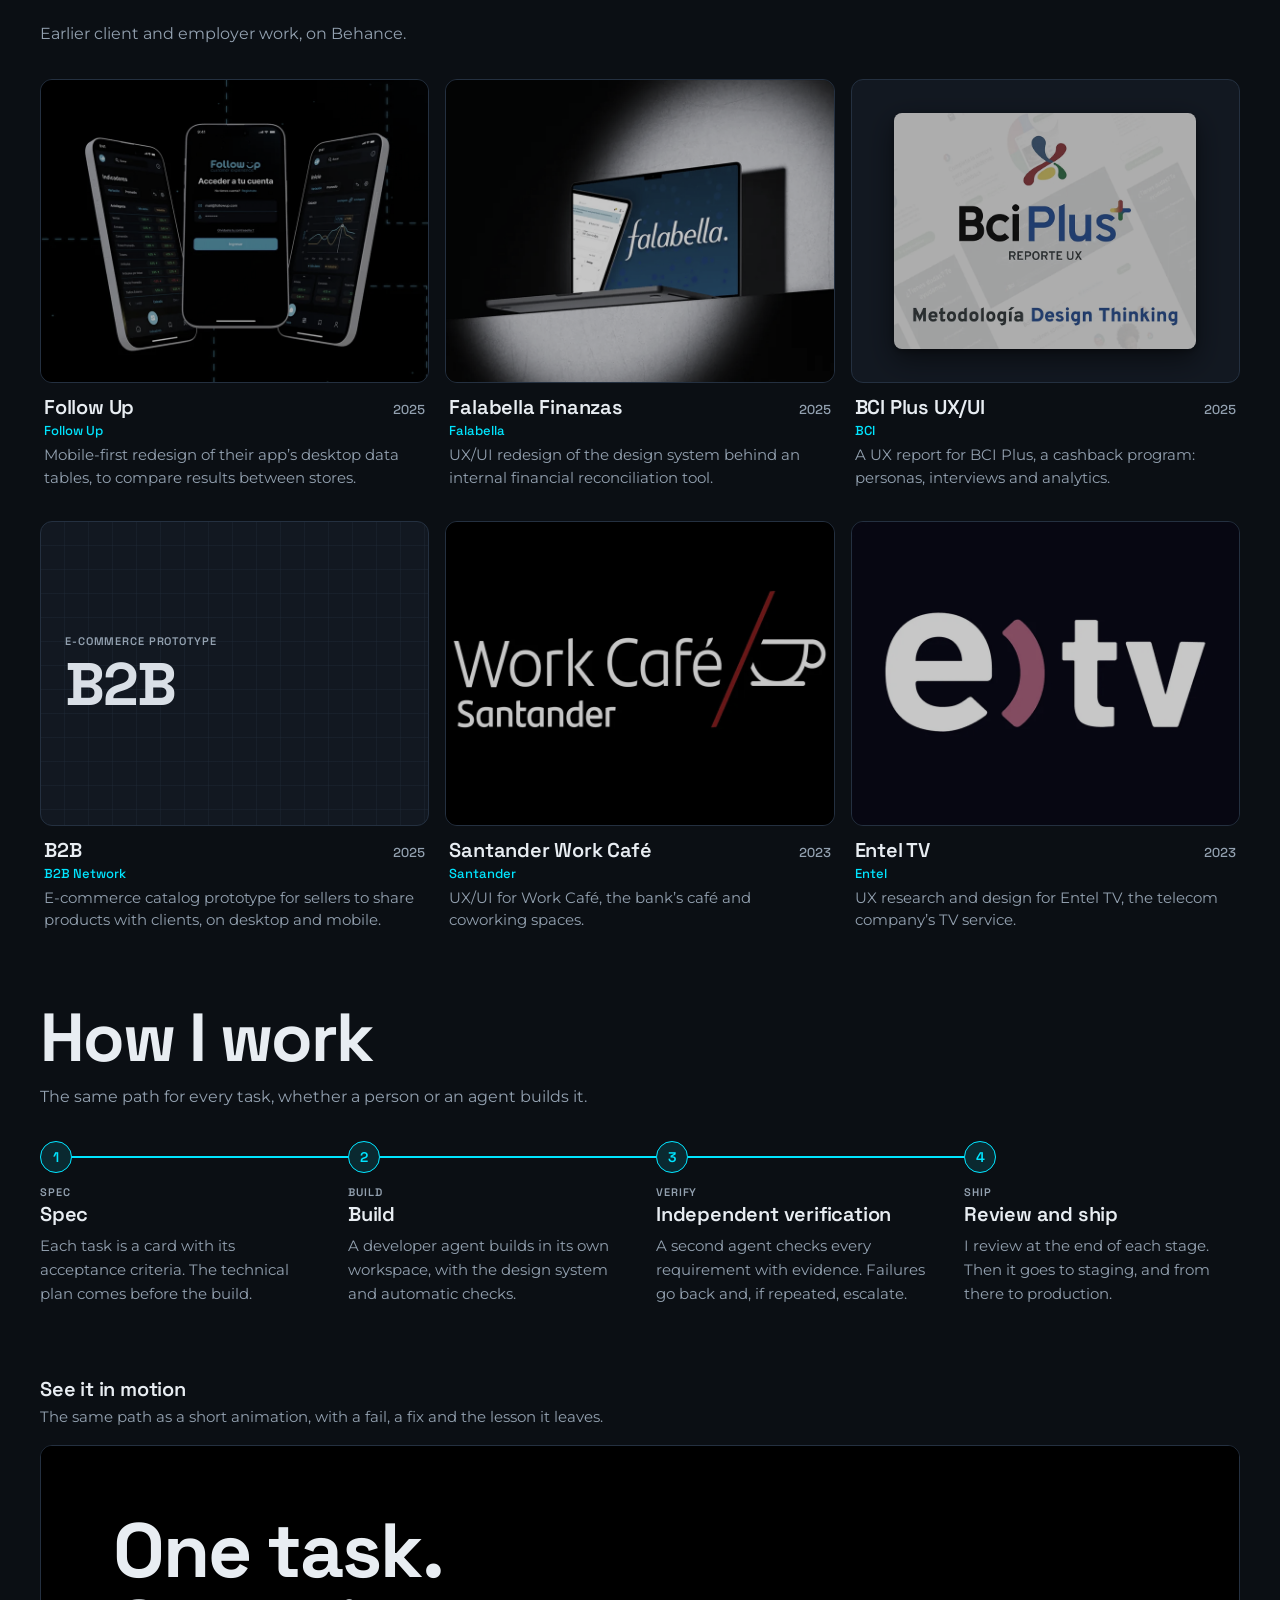
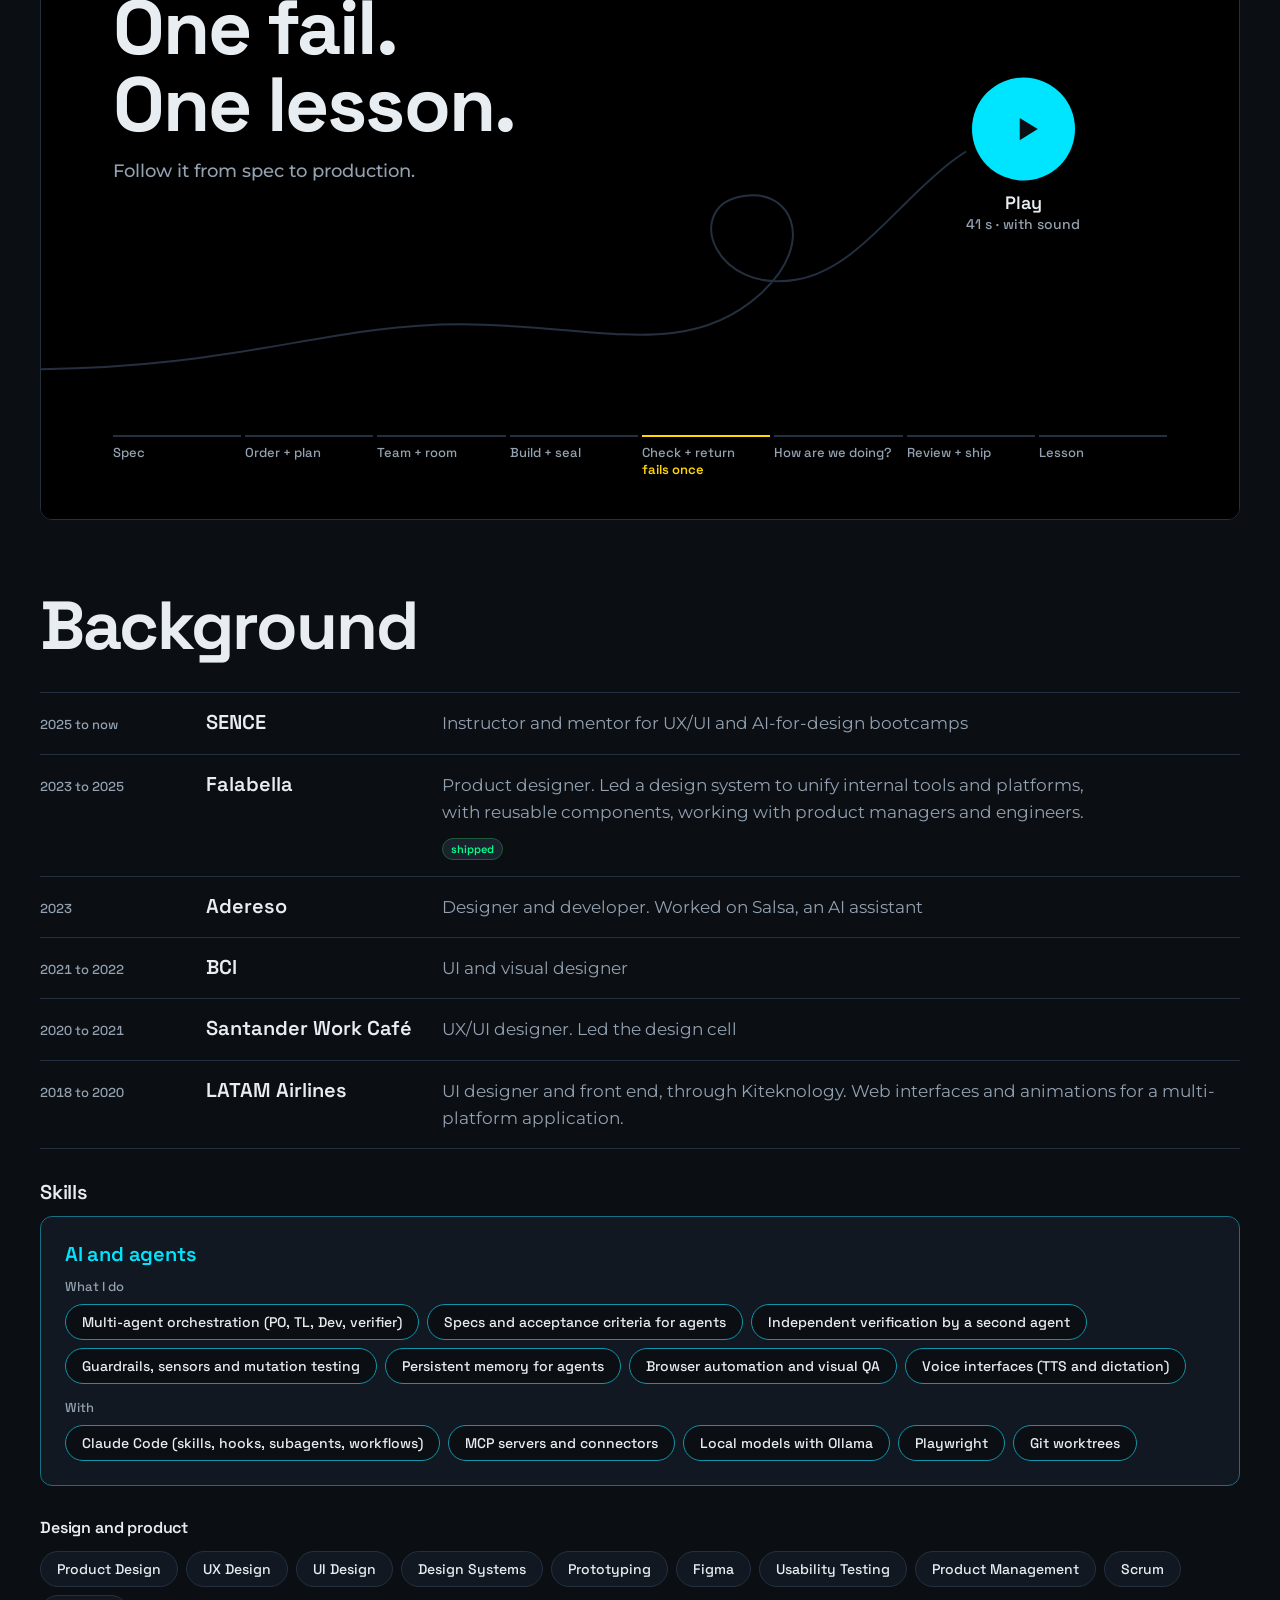
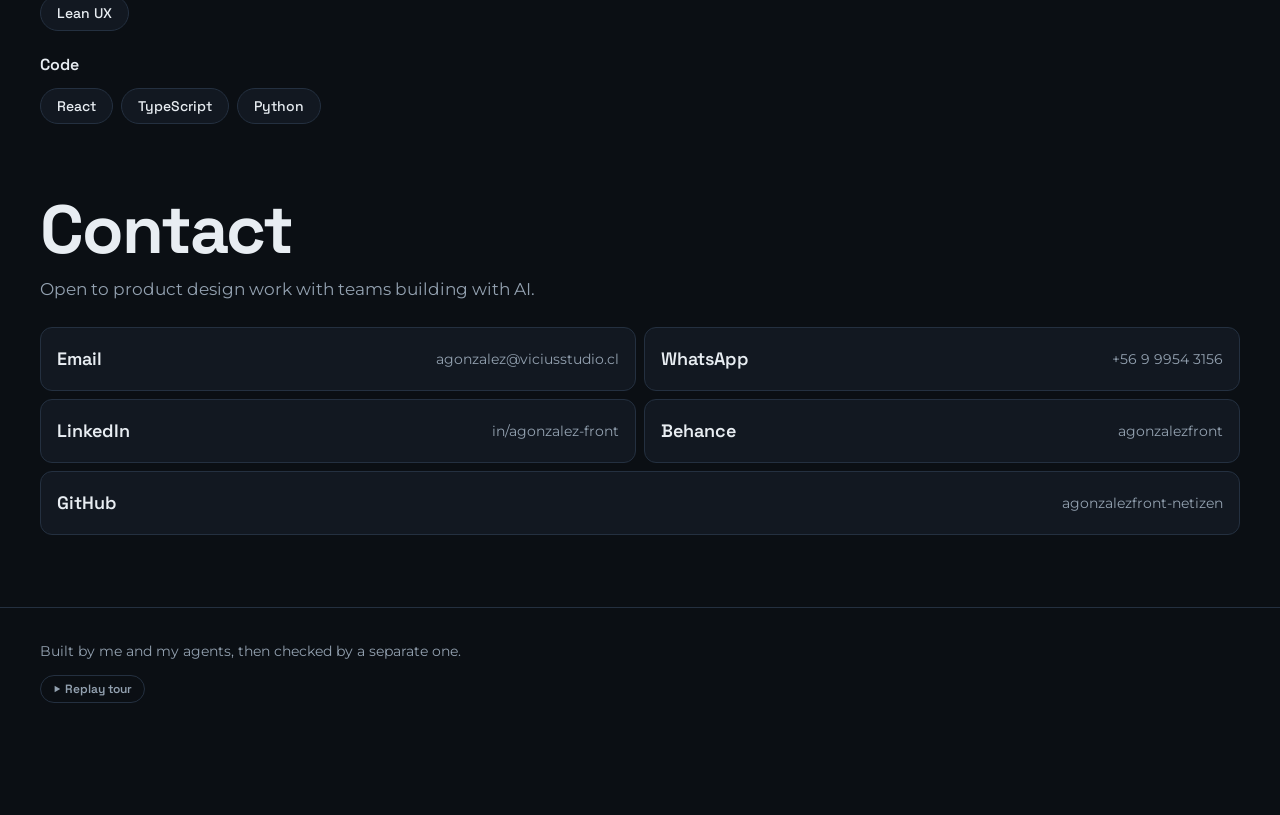
==== commit ee487838: "Kocino: tres enlaces (sitio, carta del cliente, panel del dueño)" ====
--- a/index.html
+++ b/index.html
@@ -26,7 +26,7 @@
 <link rel="alternate" hreflang="es" href="https://agonzalez.viciusstudio.cl/?lang=es">
 <link rel="alternate" hreflang="x-default" href="https://agonzalez.viciusstudio.cl/">
 <!-- Idioma (EN / ES): decide antes de pintar; el diccionario va en el mismo archivo (sin fetch: sirve por file://) -->
-<script src="i18n.js?v=f50edd46"></script>
+<script src="i18n.js?v=b4e4f338"></script>
 <script>
 /* Decide antes de pintar si corre el enjambre: solo con JS y sin reduced-motion; corre en cada carga.
    Sin ancla, la etapa de inicio (pantalla negra) empieza ya desde el primer cuadro.
@@ -303,7 +303,7 @@
           <div><dt>launch</dt><dd>November 2026</dd></div>
           <div><dt>stack</dt><dd>Python back end, own design system</dd></div>
         </dl>
-        <p class="case-act"><a class="btn btn--ghost case-act__b" href="https://kocino.cl/demo" target="_blank" rel="noopener"><span>See the live demo</span><span class="case-act__url">kocino.cl/demo</span><svg class="case-act__ico" viewBox="0 0 16 16" aria-hidden="true" focusable="false"><path d="M9 3h4v4M13 3L7.5 8.5M11 9.5V13H3V5h3.5"/></svg><span class="sr-only"> (opens in a new tab)</span></a></p>
+        <p class="case-act"><a class="btn btn--ghost case-act__b" href="https://kocino.cl/" target="_blank" rel="noopener"><span>Visit the site</span><span class="case-act__url">kocino.cl</span><svg class="case-act__ico" viewBox="0 0 16 16" aria-hidden="true" focusable="false"><path d="M9 3h4v4M13 3L7.5 8.5M11 9.5V13H3V5h3.5"/></svg><span class="sr-only"> (opens in a new tab)</span></a><a class="btn btn--ghost case-act__b" href="https://kocino.cl/pedir/demo" target="_blank" rel="noopener"><span>See the customer menu</span><span class="case-act__url">kocino.cl/pedir/demo</span><svg class="case-act__ico" viewBox="0 0 16 16" aria-hidden="true" focusable="false"><path d="M9 3h4v4M13 3L7.5 8.5M11 9.5V13H3V5h3.5"/></svg><span class="sr-only"> (opens in a new tab)</span></a><a class="btn btn--ghost case-act__b" href="https://kocino.cl/demo" target="_blank" rel="noopener"><span>See the owner panel</span><span class="case-act__url">kocino.cl/demo</span><svg class="case-act__ico" viewBox="0 0 16 16" aria-hidden="true" focusable="false"><path d="M9 3h4v4M13 3L7.5 8.5M11 9.5V13H3V5h3.5"/></svg><span class="sr-only"> (opens in a new tab)</span></a></p>
       </div>
       <div class="shots shots--pair" data-build data-by="Dev 8" data-verify="verif-8">
         <figure class="phone">
